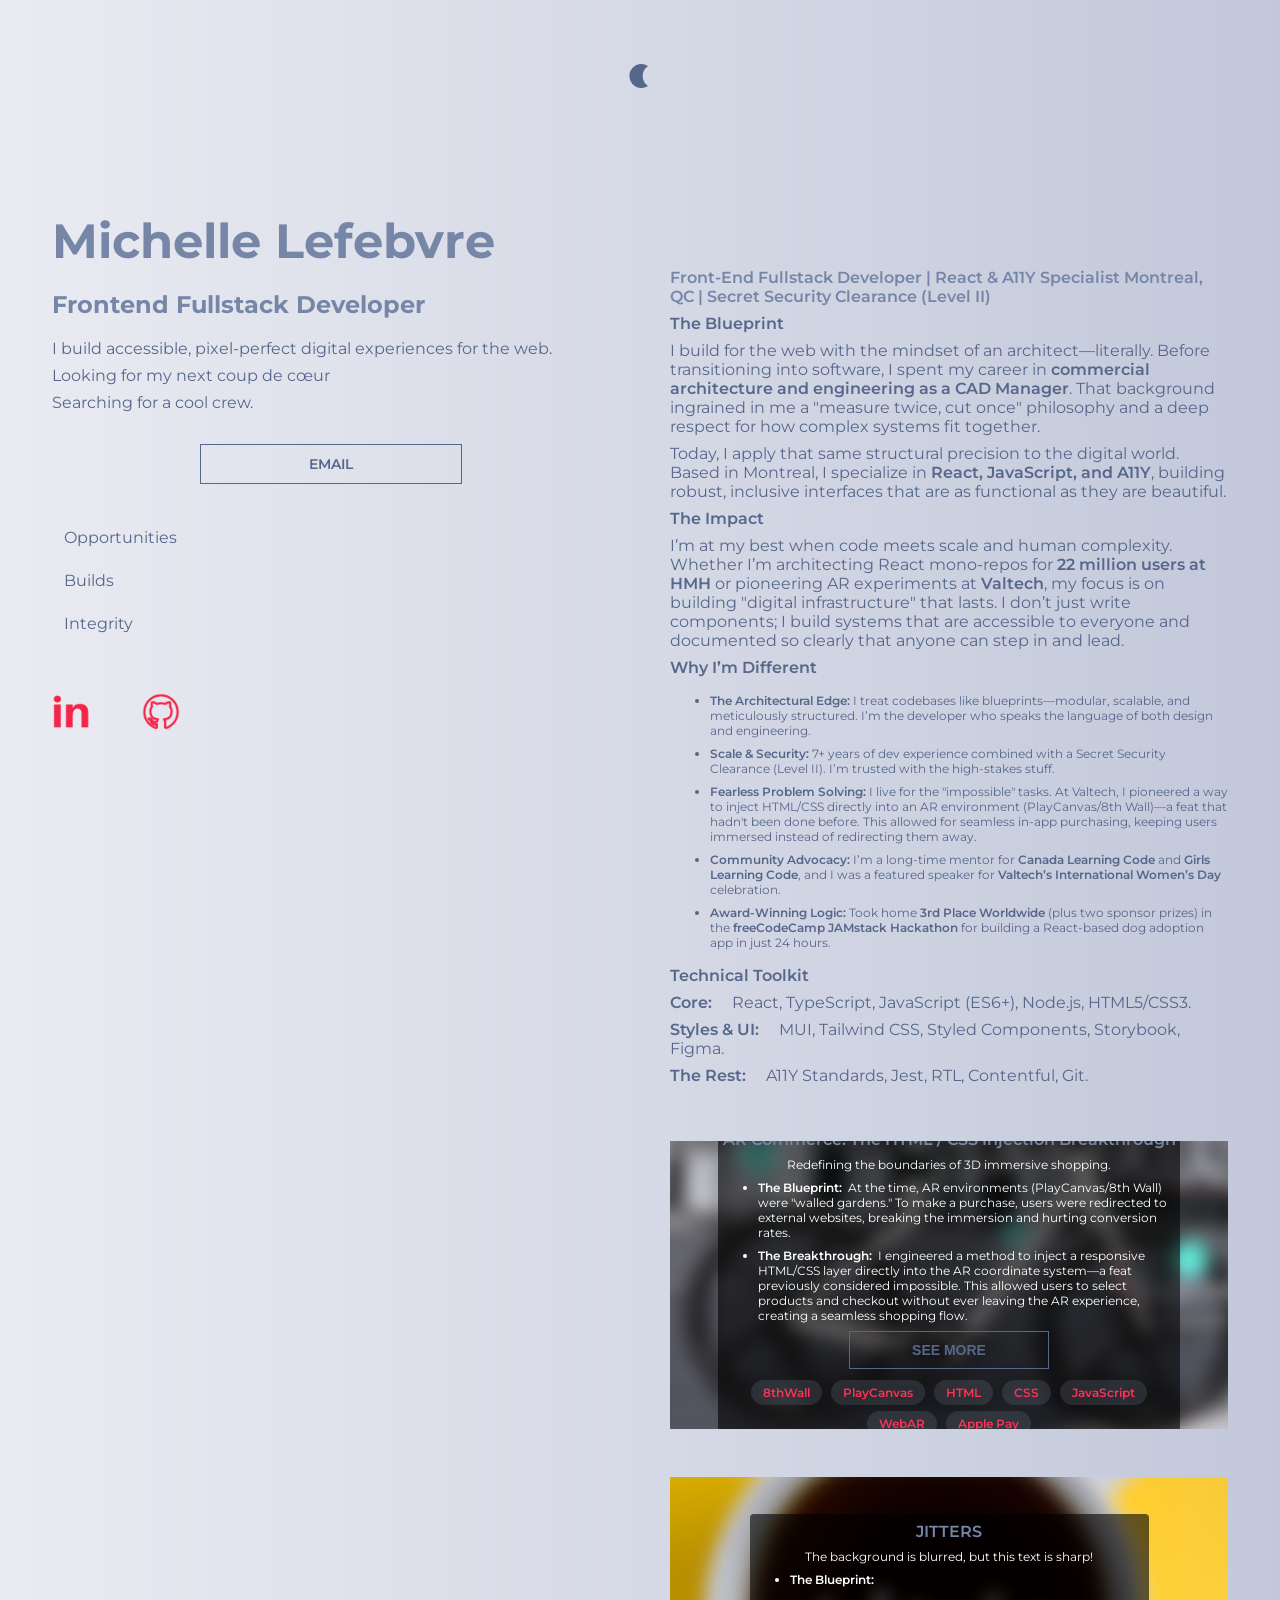
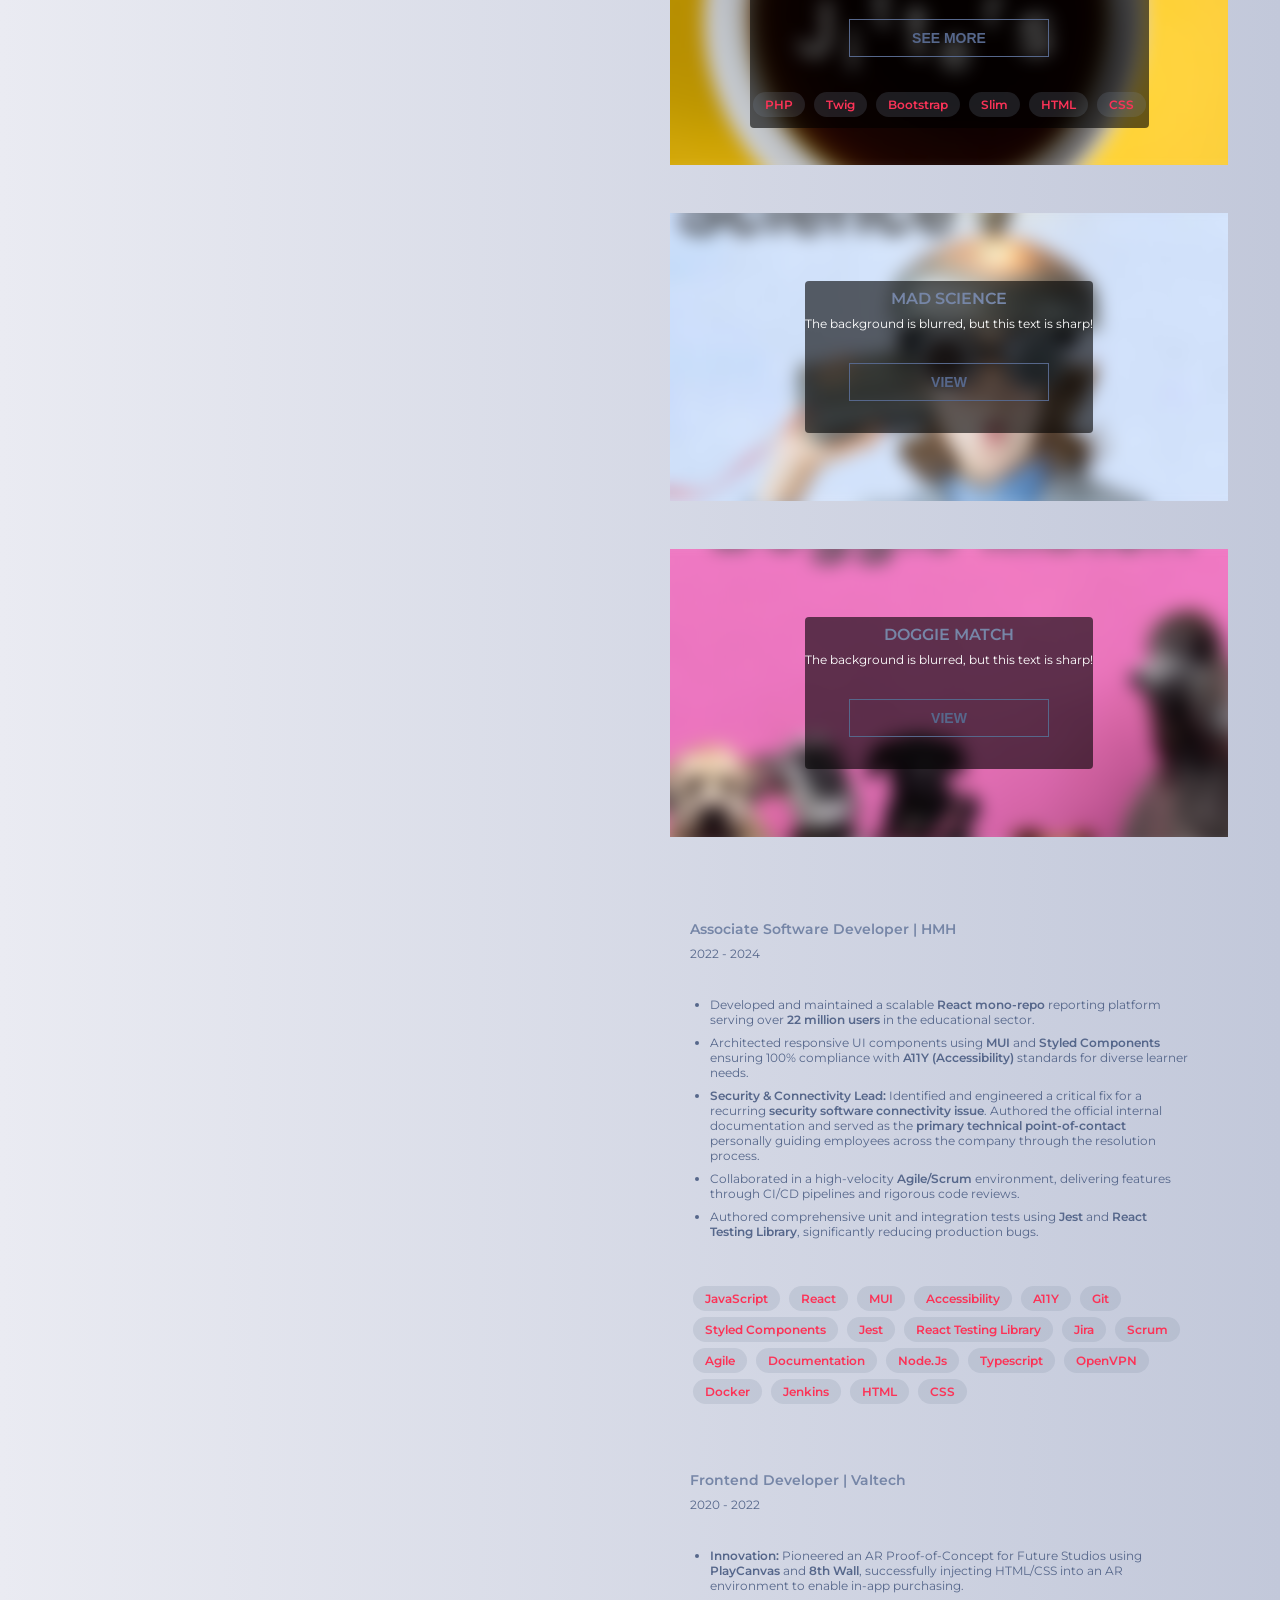
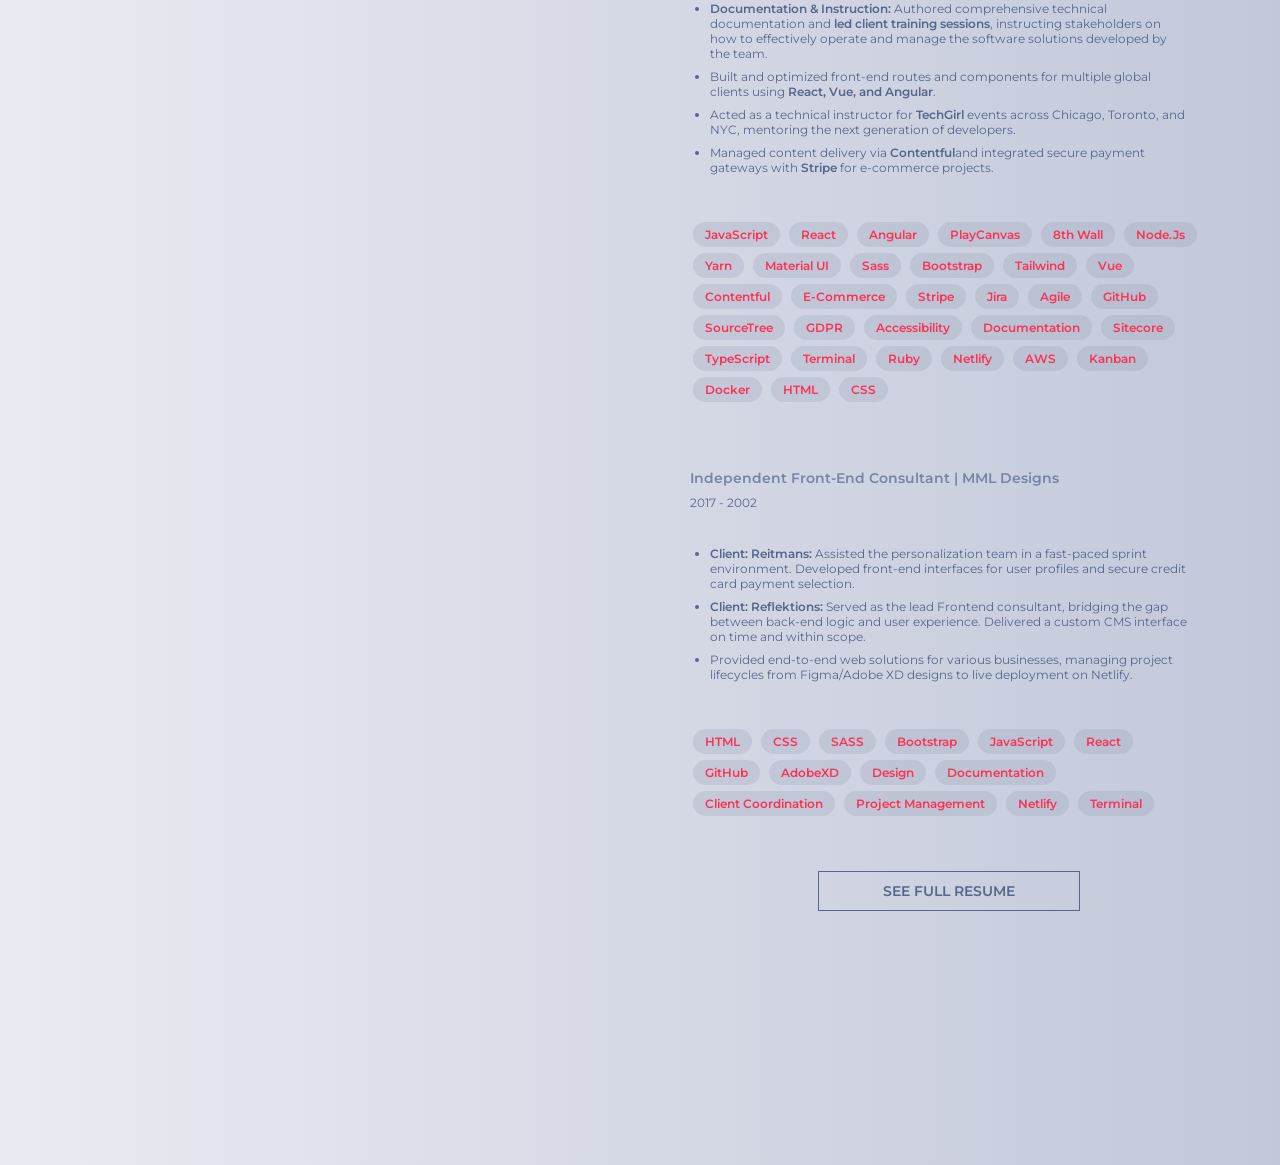
==== index.html @ 6dbef7ce "stopped jumping on hover update projects" ====
<!DOCTYPE html>
<html lang="en">

<head>
    <meta charset="UTF-8">
    <meta name="viewport" content="width=device-width, initial-scale=1.0">
    <link rel="icon" href="images/MMLlogo.png" type="image/x-icon">
    <title>Building... Michelle Lefebvre</title>
    <script src="script.js"></script>
    <link rel="stylesheet" href="style.css">
    <!-- font Montserrat -->
    <link rel="preconnect" href="https://fonts.googleapis.com">
    <link rel="preconnect" href="https://fonts.gstatic.com" crossorigin>
    <link
        href="https://fonts.googleapis.com/css2?family=Bigelow+Rules&family=Google+Sans+Flex:opsz,wght@6..144,1..1000&family=Montserrat:ital,wght@0,100..900;1,100..900&display=swap"
        rel="stylesheet">
    <!-- close button in modal -->
    <link
        href="https://fonts.googleapis.com/css2?family=Archivo+Black&family=Bigelow+Rules&family=Google+Sans+Flex:opsz,wght@6..144,1..1000&family=Montserrat:ital,wght@0,100..900;1,100..900&display=swap"
        rel="stylesheet">
    <!-- font awesome icon -->
    <link rel="stylesheet" href="path/to/font-awesome/css/font-awesome.min.css">
</head>

<body>
    <section id="home">
        <!-- TOGGLE DARK MODE -->
        <header>
            <button onclick="toggleDarkMode()" id="toggle">
                <svg width="30" height="30" id="light-icon">
                    <circle cx="15" cy="15" r="6" fill="currentColor" />

                    <line id="ray" stroke="currentColor" stroke-width="2" stroke-linecap="round" x1="15" y1="1" x2="15"
                        y2="4"></line>

                    <use href="#ray" transform="rotate(45 15 15)" />
                    <use href="#ray" transform="rotate(90 15 15)" />
                    <use href="#ray" transform="rotate(135 15 15)" />
                    <use href="#ray" transform="rotate(180 15 15)" />
                    <use href="#ray" transform="rotate(225 15 15)" />
                    <use href="#ray" transform="rotate(270 15 15)" />
                    <use href="#ray" transform="rotate(315 15 15)" />
                </svg>
                <svg width="30" height="30" id="dark-icon">
                    <path fill="currentColor" d="
      M 23, 5
      A 12 12 0 1 0 23, 25
      A 12 12 0 0 1 23, 5" />
                </svg>
            </button>
        </header>

        <div class="row">
            <div class="column fixed-col">
                <div class="fixed-lt">
                    <h1>Michelle Lefebvre</h1>
                    <h2 class="subtitle">Frontend Fullstack Developer</h2>
                    <p>I build accessible, pixel-perfect digital experiences for the web.</p>
                    <p>Looking for my next coup de cœur</p>
                    <p>Searching for a cool crew.</p>
                    <a href="mailto:mmldesigns007@gmail.com" target="_blank" rel="noopener noreferrer" class="resume">
                        Email</a>
                    <nav>
                        <a href="#work">Opportunities</a>
                        <a href="#project">Builds</a>
                        <a href="#about" class="active">Integrity</a>
                    </nav>
                    <div class="social">
                        <a href="https://www.linkedin.com/in/michellelefebvre1/" class="social">
                            <img src="images/linkedin.png" alt="linkedin" width="38" class=".social" title="LinkedIn">
                        </a>
                        <a href="https://github.com/Michelle-Lefebvre">
                            <img src="images/github.png" alt="github icon" width="38" class="mx-auto d-block social"
                                title="GitHub">
                        </a>
                    </div>
                </div>
            </div>
            <div class="column">
                <!-- ABOUT -->
                <section id="about">
                    <p class="subtitle">Front-End Fullstack Developer | React & A11Y Specialist
                        Montreal, QC | Secret Security Clearance (Level II)</p>

                    <p class="about-titles">The Blueprint</p>
                    <p>I build for the web with the mindset of an architect—literally. Before transitioning into
                        software, I spent
                        my career in <span>commercial architecture and engineering as a CAD Manager</span>. That
                        background
                        ingrained in me a "measure twice, cut once" philosophy and a deep respect for how complex
                        systems fit
                        together.
                    </p>
                    <p>
                        Today, I apply that same structural precision to the digital world. Based in Montreal, I
                        specialize in
                        <span>React,
                            JavaScript, and A11Y</span>, building robust, inclusive interfaces that are as functional as
                        they are
                        beautiful.
                    </p>
                    <p class="about-titles">The Impact</p>
                    <p>
                        I’m at my best when code meets scale and human complexity. Whether I’m architecting React
                        mono-repos for
                        <span>22 million users at HMH</span> or pioneering AR experiments at <span>Valtech</span>, my
                        focus is on
                        building "digital infrastructure" that lasts. I don’t just write components; I build systems
                        that are
                        accessible to everyone and documented so clearly that anyone can step in and lead.
                    </p>
                    <p class="about-titles">Why I’m Different</p>
                    <ul>
                        <li><span>The Architectural Edge: </span>I treat codebases like blueprints—modular, scalable,
                            and
                            meticulously structured. I’m the developer who speaks the language of both design and
                            engineering.</li>

                        <li><span>Scale & Security: </span>7+ years of dev experience combined with a Secret Security
                            Clearance
                            (Level II). I’m trusted with the high-stakes stuff.</li>

                        <li><span>Fearless Problem Solving: </span>I live for the "impossible" tasks. At Valtech, I
                            pioneered a way
                            to inject HTML/CSS directly into an AR environment (PlayCanvas/8th Wall)—a feat that hadn't
                            been done
                            before. This allowed for seamless in-app purchasing, keeping users immersed instead of
                            redirecting them
                            away.</li>

                        <li><span>Community Advocacy: </span>
                            I’m a long-time mentor for <span>Canada Learning Code</span> and <span>Girls Learning
                                Code</span>, and I
                            was a featured speaker for <span>Valtech’s International Women’s Day</span> celebration.
                        </li>

                        <li><span>Award-Winning Logic: </span>
                            Took home <span>3rd Place Worldwide</span> (plus two sponsor prizes) in the
                            <span>freeCodeCamp JAMstack
                                Hackathon</span> for building a React-based dog adoption app in just 24 hours.
                        </li>
                    </ul>

                    <p><span class="about-titles">Technical Toolkit</span></p>

                    <p><span class="about-titles">Core: </span>React, TypeScript, JavaScript (ES6+), Node.js,
                        HTML5/CSS3.
                    </p>
                    <p><span class="about-titles">Styles & UI: </span>MUI, Tailwind CSS, Styled Components, Storybook,
                        Figma.
                    </p>
                    <p><span class="about-titles">The Rest: </span>A11Y Standards, Jest, RTL, Contentful, Git.
                    </p>

                </section>

                <!-- PROJECTS -->
                <section id="project">
                    <!-- Augmented Reality -->
                    <div class="prj-section prj-ar">
                        <div class="content">
                            <p class="prj-text subtitle">AR Commerce: The HTML / CSS Injection Breakthrough</p>
                            <p class="prj-text">Redefining the boundaries of 3D immersive shopping.</p>
                            <ul class="prj-ul">
                                <li class="prj-text"><span>The Blueprint:</span> &nbsp;At the time, AR environments
                                    (PlayCanvas/8th
                                    Wall) were
                                    "walled
                                    gardens." To make a purchase, users were redirected to external websites,
                                    breaking
                                    the
                                    immersion and hurting conversion rates.</li>
                                <li class="prj-text"><span>The Breakthrough: </span> I engineered a method to inject
                                    a
                                    responsive HTML/CSS
                                    layer
                                    directly into the AR coordinate system—a feat previously considered impossible. This
                                    allowed users to select products and checkout without ever leaving
                                    the
                                    AR
                                    experience, creating a seamless shopping flow.</li>
                            </ul>
                            <button onclick="modalAr.showModal()" class="btn-open">See More</button>
                            <p class="pill">
                                <span>8thWall</span>
                                <span>PlayCanvas</span>
                                <span>HTML</span>
                                <span>CSS</span>
                                <span>JavaScript</span>
                                <span>WebAR</span>
                                <span>Apple Pay</span>
                            </p>
                        </div>
                    </div>
                    <!-- MODAL -->
                    <dialog id="modalAr">
                        <div class="link-close">
                            <a href="https://www.futurestudio.valtech.com/innovations/omniar/" target="_blank"
                                rel="noopener noreferrer" class="resume prj-link">View OmniAR</a>
                            <button onclick="modalAr.close()" class="closeBtn btn-open">X</button>
                        </div>
                        <img src="images/Collage-AR.png" alt="" class="prj-modal">
                    </dialog>

                    <!-- JITTERS -->
                    <div class="prj-section prj-jitters">
                        <div class="content">
                            <p class="prj-text subtitle">JITTERS</p>
                            <p class="prj-text">The background is blurred, but this text is sharp!</p>

                            <ul class="prj-ul">
                                <li class="prj-text"><span>The Blueprint:</span>
                                </li>
                            </ul>
                            <button onclick="modalJitters.showModal()" class="openBtn btn-prj">see more</button>
                            <p class="pill">
                                <span>PHP</span>
                                <span>Twig</span>
                                <span>Bootstrap</span>
                                <span>Slim</span>
                                <span>HTML</span>
                                <span>CSS</span>
                            </p>
                        </div>
                    </div>

                    <!-- MODAL JITTER -->
                    <dialog id="modalJitters" class="prj-modal">

                        <div class="link-close">
                            <a href="https://github.com/Michelle-Lefebvre/ProjectJitters" target="_blank"
                                rel="noopener noreferrer" class="resume prj-link">View Staging Site</a>
                            <a href="images/JittersPresentation.pdf" target="_blank" rel="noopener noreferrer"
                                class="resume prj-link">View
                                Presentation</a>
                            <button onclick="modalJitters.close()" class="closeBtn btn-open">X</button>
                        </div>

                        <img src="images/collage-Jitters.png" alt="" class="prj-modal">
                    </dialog>

                    <!-- MAD SCIENCE -->
                    <div class="prj-section prj-madsci">
                        <div class="content">
                            <p class="subtitle">MAD SCIENCE</p>
                            <p>The background is blurred, but this text is sharp!</p>
                            <button onclick="modalMadSci.showModal()" class="openBtn">view</button>
                        </div>
                    </div>

                    <!-- Native Dialog Modal -->
                    <dialog id="modalMadSci" class="prj-modal">
                        <div class="link-close">
                            <a href="https://madsciencegroup.github.io/MSG_National_NL/public/nl-EN_index.html"
                                target="_blank" rel="noopener noreferrer" class="resume prj-link">View Staging Site</a>
                            <button onclick="modalAr.close()" class="closeBtn btn-open">X</button>
                        </div>
                        <img src="images/Collage_MadScience.jpg" alt="">
                    </dialog>

                    <!-- DOGGIE MATCH -->
                    <div class="prj-section prj-doggie">
                        <div class="content">
                            <p class="subtitle">DOGGIE MATCH</p>
                            <p>The background is blurred, but this text is sharp!</p>
                            <button onclick="modalDog.showModal()" class="openBtn">view</button>
                        </div>
                    </div>

                    <!-- Native Dialog Modal -->
                    <dialog id="modalDog" class="prj-modal">
                        <h2>DOGGIE MATCH</h2>
                        <img src="images/Collage_DoogieMatch.png" alt="">
                        <button onclick="modalDog.close()" class="closeBtn btn-open">Close</button>
                    </dialog>

                </section>
                <!-- WORK -->
                <section id="work">
                    <div class="card">
                        <div class="card-details">
                            <p class="card-job-title">Associate Software Developer | HMH</p>
                            <p class="text-years">2022 - 2024</p>

                            <ul class="card-details" aria-label="job details">
                                <li>Developed and maintained a scalable <span>React mono-repo</span> reporting
                                    platform
                                    serving over <span>22 million users</span> in the educational sector.</li>
                                <li>Architected responsive UI components using <span>MUI</span> and <span>Styled
                                        Components</span> ensuring 100% compliance with <span>A11Y
                                        (Accessibility)</span> standards for diverse learner needs.
                                </li>
                                <li><span>Security & Connectivity Lead:</span> Identified and engineered a critical
                                    fix
                                    for a recurring <span>security software connectivity issue</span>. Authored the
                                    official internal documentation and served as the <span>primary technical
                                        point-of-contact</span> personally guiding employees across the company
                                    through
                                    the resolution process.
                                </li>
                                <li>Collaborated in a high-velocity <span>Agile/Scrum</span> environment, delivering
                                    features through CI/CD pipelines and rigorous code reviews.
                                </li>
                                <li>Authored comprehensive unit and integration tests using <span>Jest</span> and
                                    <span>React Testing Library</span>, significantly reducing production bugs.
                                </li>
                            </ul>
                            <div class="pill">
                                <span>JavaScript</span>
                                <span>React</span>
                                <span>MUI</span>
                                <span>Accessibility</span>
                                <span>A11Y</span>
                                <span>Git</span>
                                <span>Styled Components</span>
                                <span>Jest</span>
                                <span>React Testing Library</span>
                                <span>Jira</span>
                                <span>Scrum</span>
                                <span>Agile</span>
                                <span>documentation</span>
                                <span>Node.js</span>
                                <span>Typescript</span>
                                <span>OpenVPN</span>
                                <span>Docker</span>
                                <span>Jenkins</span>
                                <span>HTML</span>
                                <span>CSS</span>
                            </div>
                        </div>
                    </div>
                    <div class="card">
                        <div class="card-details">
                            <p class="card-job-title">Frontend Developer | Valtech</p>
                            <p class="text-years">2020 - 2022</p>
                            <ul class="card-details" aria-label="job details">
                                <li><span>Innovation: </span>Pioneered an AR Proof-of-Concept for Future Studios using
                                    <span>PlayCanvas</span> and <span>8th Wall</span>, successfully injecting HTML/CSS
                                    into an AR environment to enable in-app purchasing.
                                </li>
                                <li><span>Documentation & Instruction: </span>Authored comprehensive technical
                                    documentation and <span>led client training sessions</span>, instructing
                                    stakeholders on how to effectively operate and manage the software solutions
                                    developed by the team.</li>
                                <li>Built and optimized front-end routes and components for multiple global clients
                                    using <span>React, Vue, and Angular</span>.</li>
                                <li>Acted as a technical instructor for <span>TechGirl</span> events across Chicago,
                                    Toronto, and NYC, mentoring the next generation of developers.</li>
                                <li>Managed content delivery via <span>Contentful</span>and integrated secure payment
                                    gateways with <span>Stripe</span> for e-commerce projects.</li>
                            </ul>
                            <div class="pill">
                                <span>JavaScript</span>
                                <span>React</span>
                                <span>Angular</span>
                                <span>PlayCanvas</span>
                                <span>8th Wall</span>
                                <span>Node.js</span>
                                <span>Yarn</span>
                                <span>Material UI</span>
                                <span>Sass</span>
                                <span>Bootstrap</span>
                                <span>Tailwind</span>
                                <span>Vue</span>
                                <span>Contentful</span>
                                <span>E-commerce</span>
                                <span>Stripe</span>
                                <span>Jira</span>
                                <span>Agile</span>
                                <span>GitHub</span>
                                <span>SourceTree</span>
                                <span>GDPR</span>
                                <span>Accessibility</span>
                                <span>Documentation</span>
                                <span>Sitecore</span>
                                <span>TypeScript</span>
                                <span>Terminal</span>
                                <span>Ruby</span>
                                <span>Netlify</span>
                                <span>AWS</span>
                                <span>Kanban</span>
                                <span>Docker</span>
                                <span>HTML</span>
                                <span>CSS</span>
                            </div>
                        </div>
                    </div>
                    <div class="card">
                        <div class="card-details">
                            <p class="card-job-title">Independent Front-End Consultant | MML Designs</p>
                            <p class="text-years">2017 - 2002</p>
                            <ul class="card-details" aria-label="job details">
                                <li><span>Client: Reitmans: </span>Assisted the personalization team in a fast-paced
                                    sprint environment. Developed front-end interfaces for user profiles and secure
                                    credit card payment selection.</li>
                                <li><span>Client: Reflektions: </span> Served as the lead Frontend consultant, bridging
                                    the gap between back-end logic and user experience. Delivered a custom CMS interface
                                    on time and within scope.</li>
                                <li>Provided end-to-end web solutions for various businesses, managing
                                    project lifecycles from Figma/Adobe XD designs to live deployment on Netlify.</li>
                            </ul>
                            <div class="pill">
                                <span>HTML</span>
                                <span>CSS</span>
                                <span>SASS</span>
                                <span>Bootstrap</span>
                                <span>JavaScript</span>
                                <span>React</span>
                                <span>GitHub</span>
                                <span>AdobeXD</span>
                                <span>Design</span>
                                <span>Documentation</span>
                                <span>client coordination</span>
                                <span>project management</span>
                                <span>Netlify</span>
                                <span>Terminal</span>
                            </div>
                        </div>
                    </div>
                    <a href="images/Resume-Lefebvre2026.pdf" target="_blank" rel="noopener noreferrer"
                        class="resume">See Full
                        Resume</a>
                    <!-- <div class="card">
                        <div class="card-years text-years">
                            <p>2020 - 202?</p>
                        </div>
                        <div class="card-details">
                            <p class="card-job-title">Job Title</p>
                            <ul class="card-details" aria-label="job details">
                                <li><span>bold</span> item</li>
                                <li><span>bold</span> item</li>
                                <li><span>bold</span> item</li>
                                <li><span>bold</span> item</li>
                                <li><span>bold</span> item</li>
                            </ul>
                            <p class="pill">
                                <span>pill</span>
                                <span>pill</span>
                                <span>pill</span>
                                <span>pill</span>
                                <span>pill</span>
                                <span>pill</span>
                            </p>
                        </div>
                    </div> -->
                </section>

            </div>
        </div>
    </section>

    <script src="script.js"></script>
</body>

</html>
---- style.css ----
:root {
  --color-bg-primary: #eaebf2;
  --color-bg-secondary: #c2c8da;
  --color-accent: #56678b;
  --color-accent-primary: #fc3357;
  --color-text-title: #7686a7;
  --color-text: #56678b;

  --color-hover: rgba(126, 139, 158, 0.1);
  --color-hover-pill: rgba(126, 139, 158, 0.2);

  --space-xs: 0.25rem; /* 4px */
  --space-sm: 0.5rem; /* 8px */
  --space-sim: 0.75rem; /* 12px */
  --space-sim2: 0.875rem; /* 14px */

  --space-md: 1rem; /* 16px */
  --space-mid: 1.25rem; /* 20px */
  --space-lg: 1.5rem; /* 24px */
  --space-xl: 2rem; /* 32px */
  --space-xxl: 3rem; /* 48 */
  --space-xxxl: 4rem; /* 64px */
}

body {
  font-family: "Montserrat", sans-serif;
  padding: 48px 24px;
  background: linear-gradient(
    to right,
    var(--color-bg-primary) 0%,
    var(--color-bg-secondary) 100%
  );
  color: var(--color-text);
  #dark-icon {
    display: block;
  }
  #light-icon {
    display: none;
  }
}

body.dark-mode {
  --color-bg-primary: #0f172a;
  --color-bg-secondary: #003;

  --color-accent: #e2e8f0;
  --color-accent-primary: #fc3357;

  --color-text-title: #e2e8f0;
  --color-text: #7e8b9e;
  #dark-icon {
    display: none;
  }
  #light-icon {
    display: block;
  }
}

/* TEXT SIZES */
h1 {
  margin: 0;
  font-size: var(--space-xxl);
  color: var(--color-text-title);
}
h2 .card-content {
  font-size: var(--space-mid);

  font-weight: 500;
}
.subtitle {
  color: var(--color-text-title);
}

/* Make site 2 columns desktop */
.row {
  display: flex;
  flex-wrap: wrap;
  gap: 20px;
  justify-content: center;
}

.column {
  flex-grow: 1;
  flex-basis: 300px;
  min-width: 280px;
  max-width: 600px;
  padding: 20px;
}
.fixed-col {
  position: relative;
}
header {
  top: 0;
  z-index: 2000;
  margin-bottom: 3rem;
  position: -webkit-sticky;
  position: sticky;
  text-align: center;
}
/* NAVIGATION */
nav {
  width: 100px;
  margin-bottom: 48px;
}

nav a {
  color: var(--color-text);
  display: block;
  padding: 12px;
  text-decoration: none;
}

nav a:hover {
  color: var(--color-accent-primary);
  text-decoration: underline;
}

nav a.active {
  color: var(--color-accent);
}

/* BUTTONS */
button {
  text-transform: uppercase;
  font-weight: bold;
  display: block;
  margin: 2rem auto;
  border: 1px solid var(--color-accent);
  font-size: 14px;
  color: var(--color-accent);
  padding: 10px 30px;
  background: none;
  cursor: pointer;
  width: 200px;
}

button:hover {
  background-color: none;
  color: var(--color-accent-primary);
  font-weight: bold;
  border: 1px solid var(--color-accent-primary);
  cursor: pointer;
}

button#toggle {
  all: unset;
  cursor: pointer;
  padding: 5px;
  margin-bottom: var(--space-xxl);
}
a.resume {
  text-transform: uppercase;
  text-align: center;
  display: block;
  margin: 2rem auto;
  border: 1px solid var(--color-accent);
  font-size: 14px;
  color: var(--color-accent);
  padding: 10px 30px;
  background: none;
  font-weight: 600;
  width: 200px;
}
a.resume:hover {
  background-color: none;
  color: var(--color-accent-primary);
  font-weight: bold;
  border: 1px solid var(--color-accent-primary);
  cursor: pointer;
}

.fixed-lt {
  width: 100%;
}

a {
  text-decoration: none;
  margin-right: 3rem;
}
.btn-open {
  margin: 0 auto;
}

p li {
  font-size: var(--space-md);
  line-height: var(--space-mid);
}
span {
  font-weight: 600;
}
.about-titles {
  font-weight: 600;
  margin-right: 1rem;
}
li {
  margin-bottom: var(--space-sm);
}
/* EXPERIENCE */
section {
  margin: 10% 0;
}
section#home {
  margin-top: 0;
}
.card .card-details {
  flex-grow: 1;
  flex-basis: 300px;
  margin: 1rem 0;
  min-width: 280px;
  max-width: 600px;
  padding: 20px;
}
.card:hover {
  background: var(--color-hover);
  outline: 2px solid var(--color-hover);

  .card-job-title {
    color: var(--color-accent-primary);
    font-weight: 500;
  }
}

p {
  margin: var(--space-sm) 0;
}
.text-years {
  font-size: 12px;
}
.card-job-title {
  color: var(--color-text-title);
  font-size: var(--space-sim2);
  margin: var(--space-sm) 0;
  font-weight: 600;
}

.card-details {
  font-size: var(--space-sim);
  padding-left: 12px;
}
ul.card {
  margin-left: 12px;
}
ul.card-details {
  max-width: 50%;
}
li {
  font-size: 12px;
}
.pill span {
  background-color: var(--color-hover-pill);
  color: var(--color-accent-primary);
  padding: 5px 12px;
  margin: 3px;
  border-radius: 50px;
  display: inline-flex;
  font-size: 12px;
  text-transform: capitalize;
}

/* PROJECTS */
.prj-section {
  position: relative; /* Container for the background layer */
  height: 60vh;
  display: flex;
  justify-content: center;
  align-items: center;
  overflow: hidden; /* Prevents blur "bleeding" outside edges */
  color: white;
  margin: 3rem 0;
}
.prj-ar.prj-section::before {
  background-image: url("images/E-bikeAR.png");
}
.prj-jitters.prj-section::before {
  background-image: url("images/cubeJitters.png");
}
.prj-madsci.prj-section::before {
  background-image: url("images/cubeMadScience.png");
}
.prj-doggie.prj-section::before {
  background-image: url("images/cubeDoggieMatch.png");
}
/* The Background Layer */
.prj-section::before {
  content: "";
  position: absolute;
  top: 0;
  left: 0;
  width: 100%;
  height: 100%;

  background-size: cover;
  background-position: center;
  filter: blur(8px);
  z-index: -1;
  transform: scale(1.1); /* Slight scale to hide un-blurred edges */
}

.content {
  text-align: center;
  color: white;
  background: rgba(0, 0, 0, 0.6);
  padding: 0px;
  border-radius: 4px;
  font-size: 12px;
  margin: 3rem;
}
p.subtitle {
  font-size: 1rem;
  font-weight: 600;
}
.prj-ul {
  margin: 0 auto;
  text-align: left;
}

.content.btn-prj {
  margin: 1rem auto;
}

/* Modal Backdrop (Overlay when modal is open) */
dialog {
  animation: fade-out 0.7s ease-out;
}

dialog:open {
  animation: fade-in 0.7s ease-out;
}

dialog:open::backdrop {
  background-color: black;
  animation: backdrop-fade-in 0.7s ease-out forwards;
}

dialog::backdrop {
  background: rgba(0, 0, 0, 0.7);
  backdrop-filter: blur(4px); /* Additional blur on page when modal opens */
}

@keyframes fade-in {
  0% {
    opacity: 0;
    transform: scaleY(0);
    display: none;
  }

  100% {
    opacity: 1;
    transform: scaleY(1);
    display: block;
  }
}

@keyframes fade-out {
  0% {
    opacity: 1;
    transform: scaleY(1);
    display: block;
  }

  100% {
    opacity: 0;
    transform: scaleY(0);
    display: none;
  }
}

@keyframes backdrop-fade-in {
  0% {
    opacity: 0;
  }

  100% {
    opacity: 0.25;
  }
}

/* PROJECTS  MODALS */
.background-image {
  position: absolute;
  top: 0;
  left: 0;
  width: 100%;
  height: 100%;
  transform: scale(1.1); /* Prevents white edges from the blur */
  z-index: -1;
}

.prj-modal {
  background-image: url("path/to/your/image.jpg");
  background-repeat: no-repeat;
  background-position: center;
  background-size: cover;
  max-width: 100%;
  height: auto;
}

dialog {
  border: none;
  border-radius: 12px;
  padding: 2rem;
  background: rgba(255, 255, 255, 0.8);
  backdrop-filter: blur(10px); /* Blurs what's behind the modal */
  box-shadow: 0 8px 32px rgba(0, 0, 0, 0.3);
}

dialog::backdrop {
  background: rgba(0, 0, 0, 0.5);
}

.closeBtn {
  margin: auto 0 auto auto;
  border: none;
  font-size: x-large;
  font-family: "Archivo Black", sans-serif;
  font-weight: 400;
  font-style: normal;
  width: 50px;
  padding-right: 0;
}
.closeBtn:hover {
  border: none;
}
.link-close {
  display: flex;
  align-items: center;
  align-content: space-between;
}
a.prj-link {
  margin: 0;
}
.prj-link .closeBtn {
  display: inline-block;
  vertical-align: middle;
}

/* TO DOs
1. change display on mobile: maybe new image?
2. media queries for tablets height: 80%
    for desktop: 50vh height
    for modile: 100% height
3. add descriptions of projects
4. add alt text to images in modal
5. check all alt tags on site
6. on mobile move the dark mode button
7. change subtitle & hero from Frontend Developer to Frontend Fullstack Developer
8. modal close buttons need to be fixed
9. close modal needs to close when clicked off the modal background
10. add pdf to open in separate tab
11. add project descriptions & links
12. fix lists to stay in card
13. nav is indented not enough
14. nav mobile version
*/
/* Media Query for Desktop (screens wider than, for example, 768px) */
@media (min-width: 768px) {
  .fixed-lt {
    position: sticky;
    top: 0;
    height: fit-content;
    -webkit-position: sticky;
  }
  .prj-section {
    height: 18rem;
  }
}

/* Media Query for MOBILE */
@media (max-width: 598px) {
  header {
    margin-bottom: 0;
    position: relative;
  }
  .card-details {
    margin-left: 0;
    width: 100vw;
  }

  p {
    margin: var(--space-sm);
  }
  .card {
    padding: 0;
    gap: 0;
    max-width: 100%;
  }
  li {
    width: 70vw;
  }
  .card-job-title {
    width: 70vw;
  }
  div.pill {
    width: 80%;
  }
  .prj-section {
    height: 100vh;
  }
  .link-close {
    margin: 0 0 1rem;
    width: auto;
  }
  a.prj-link {
    width: auto;
  }
}
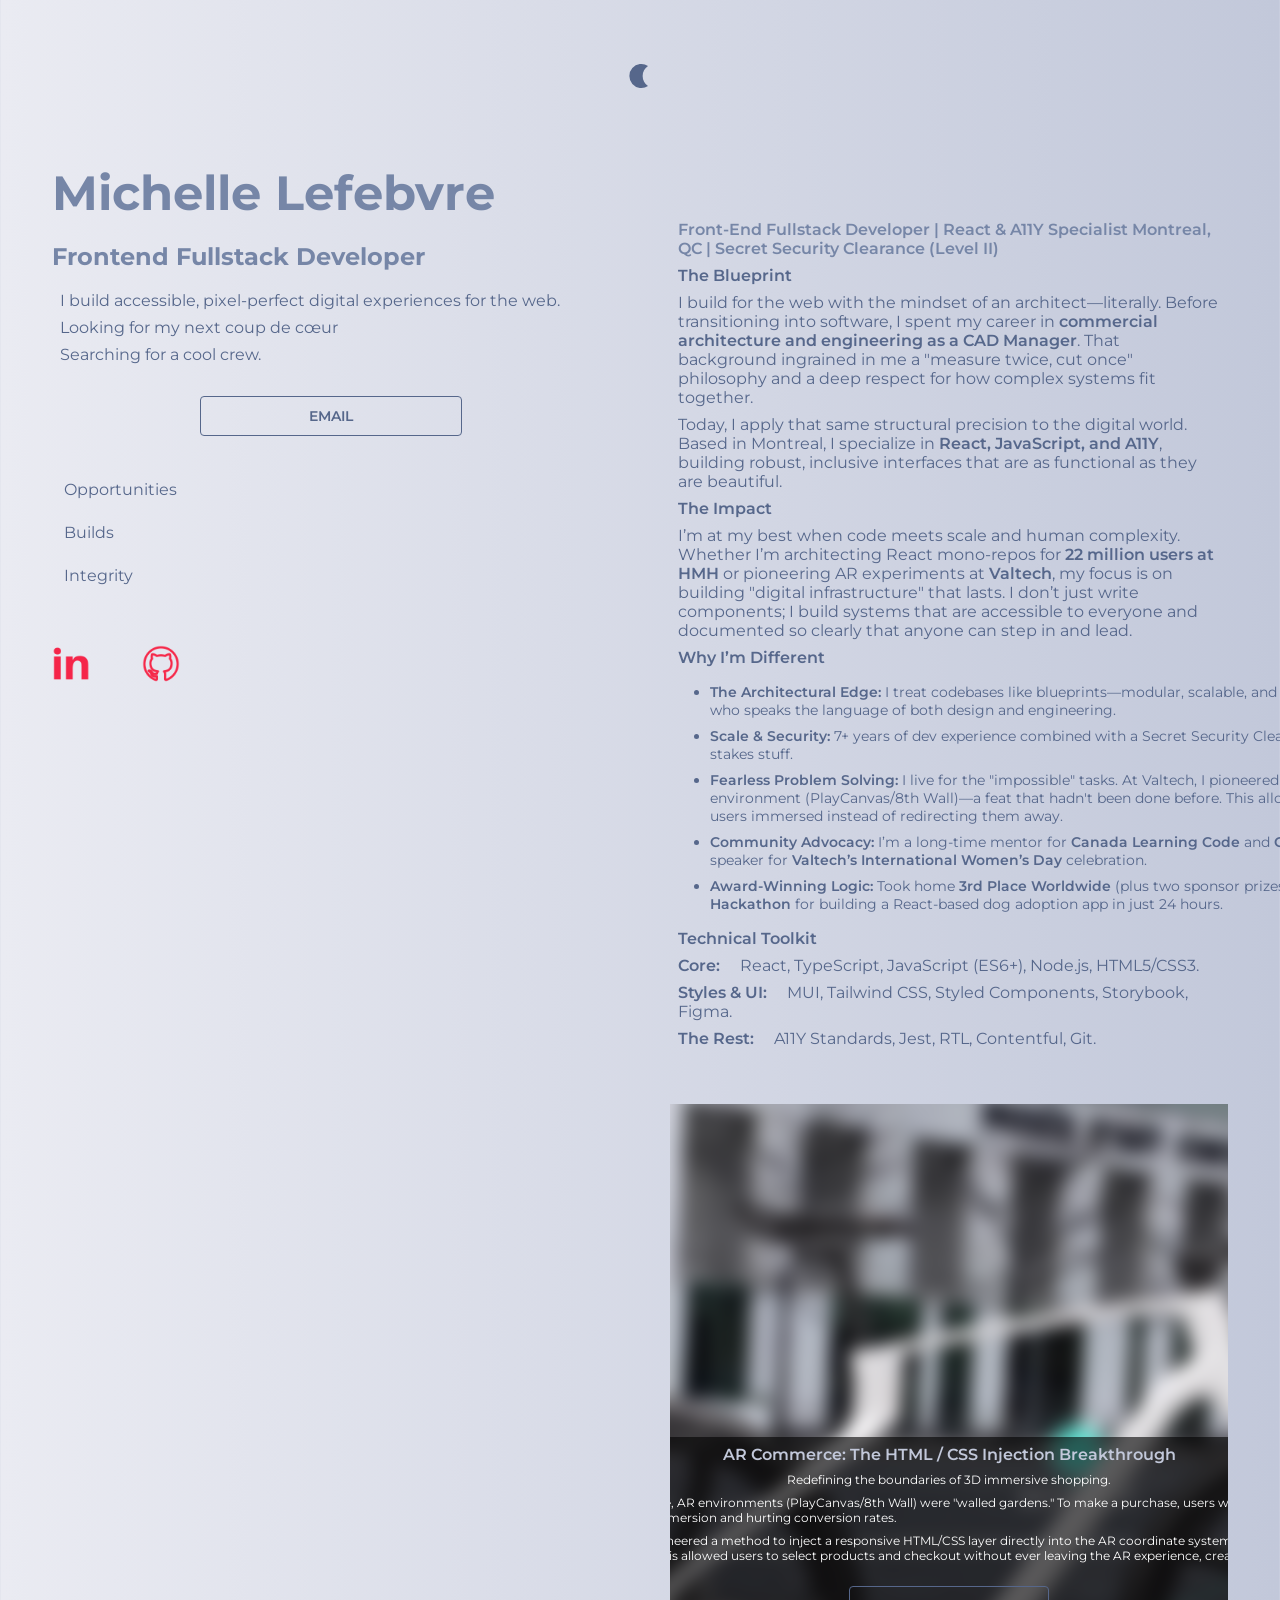
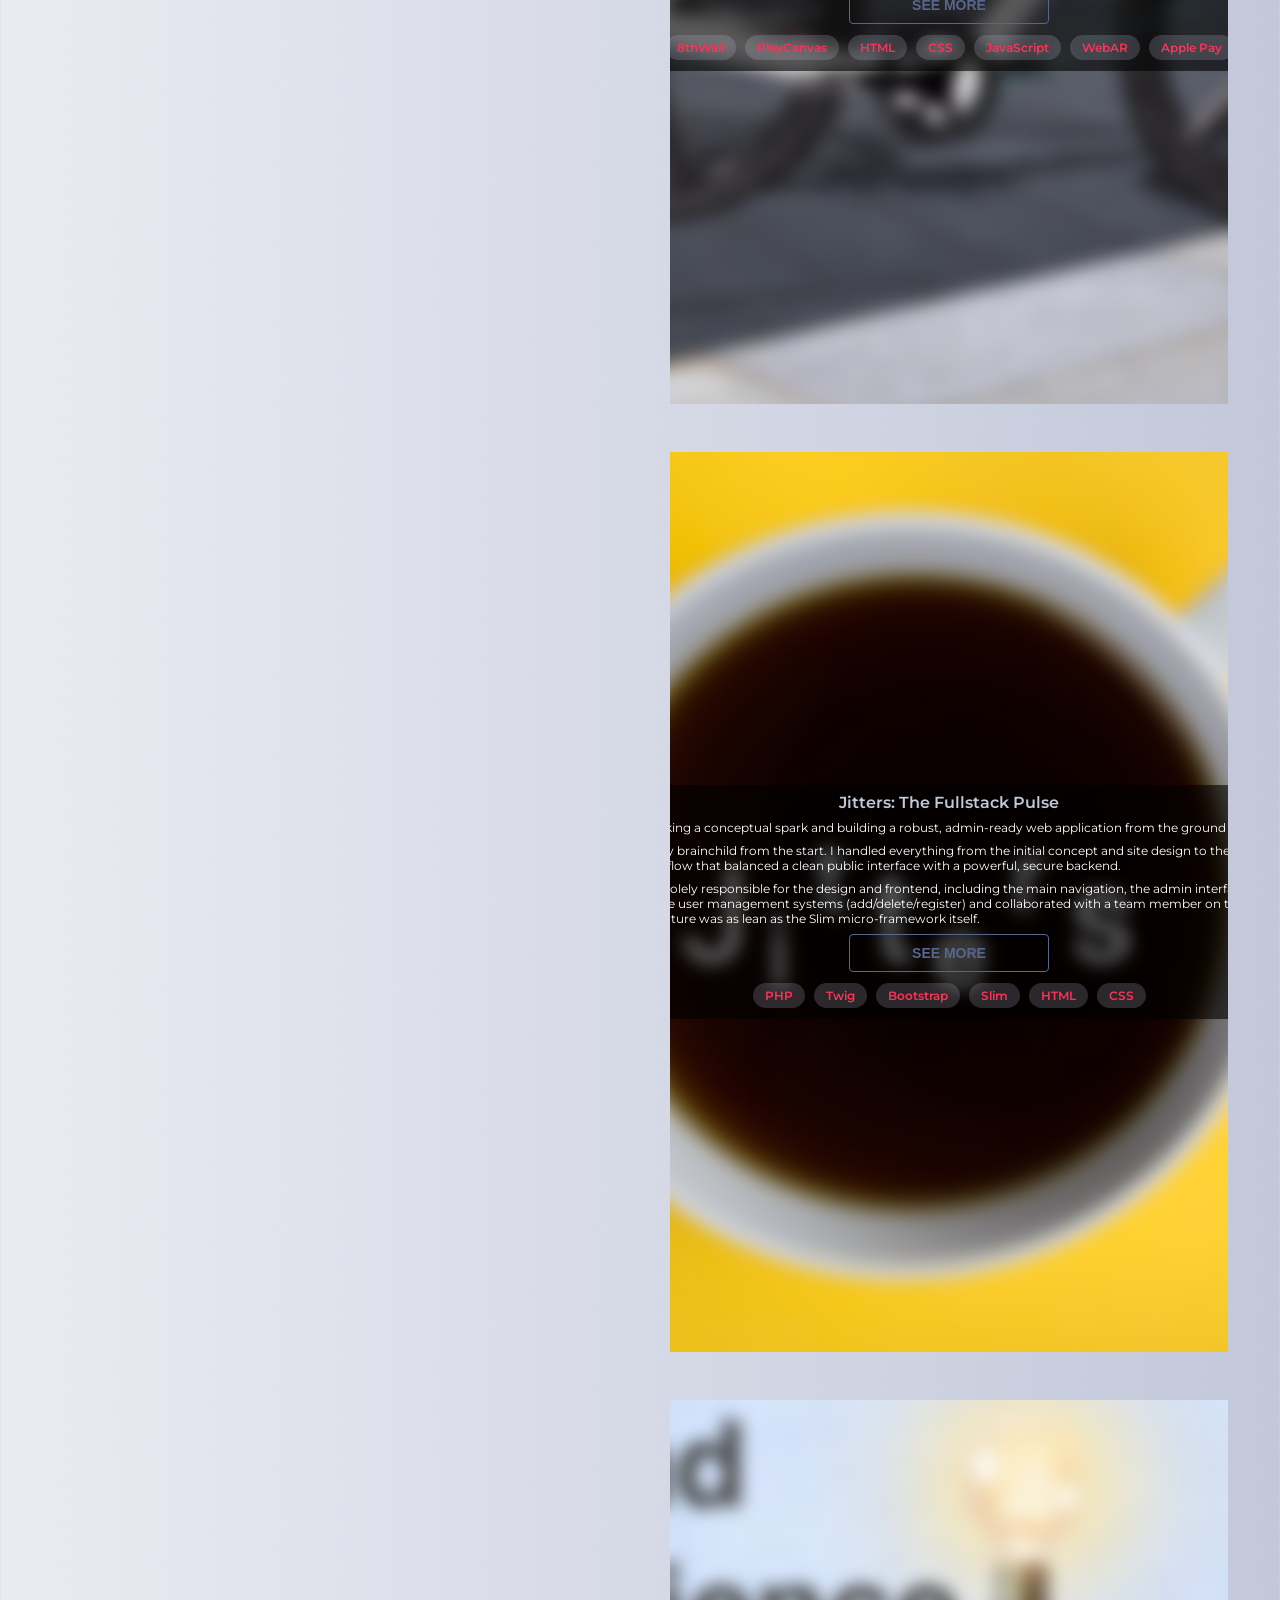
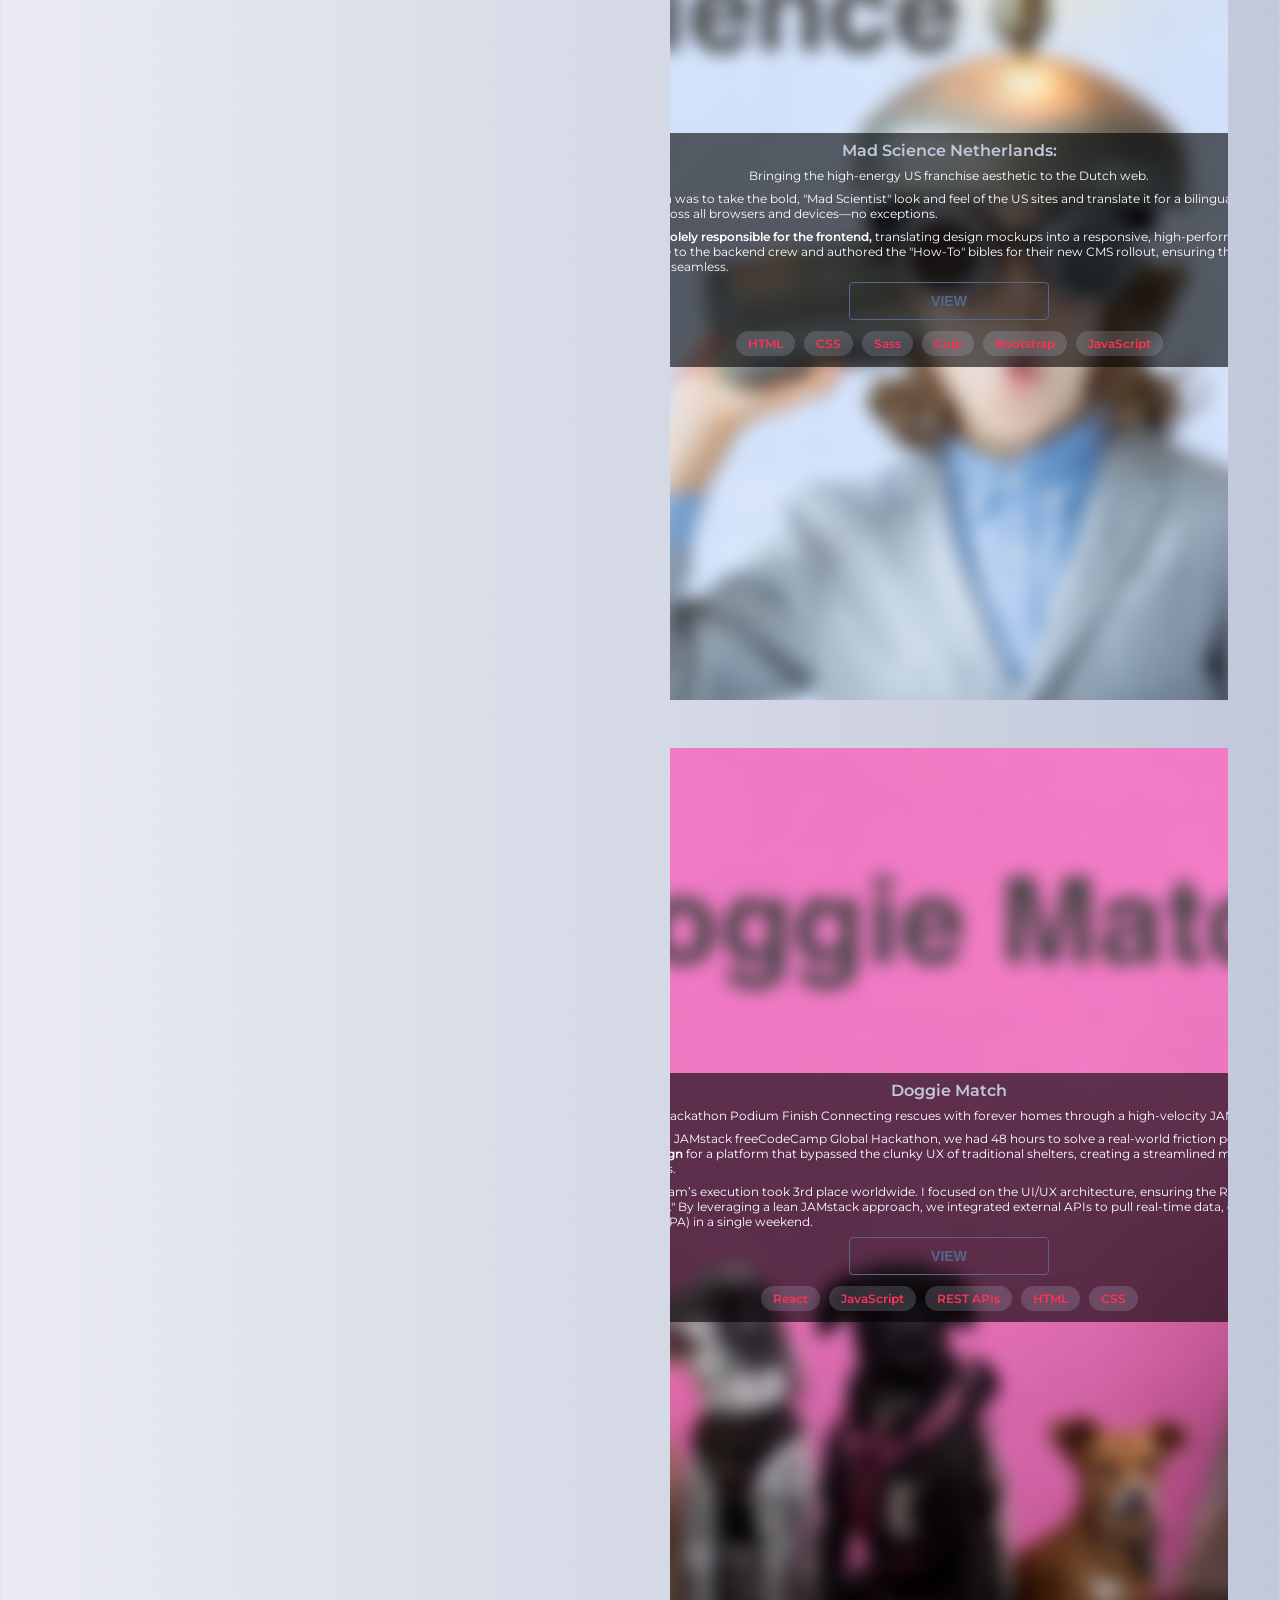
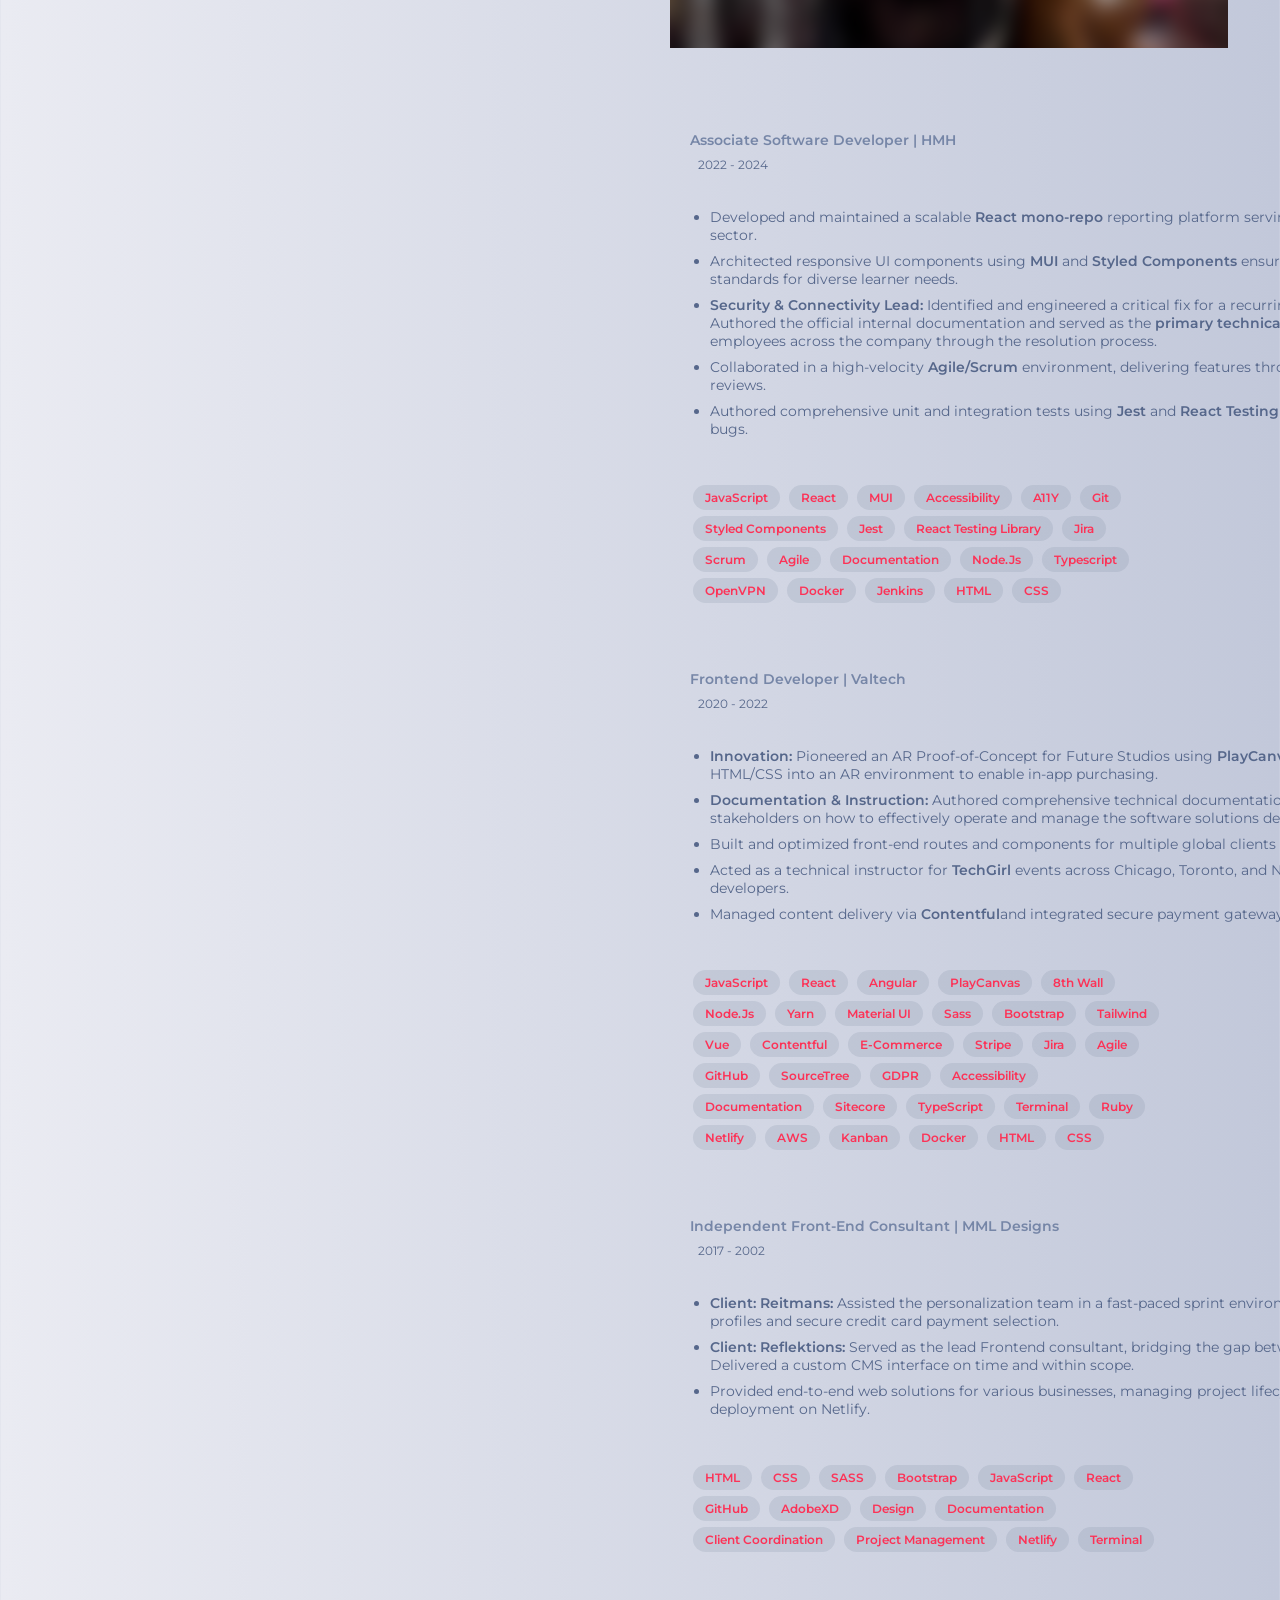
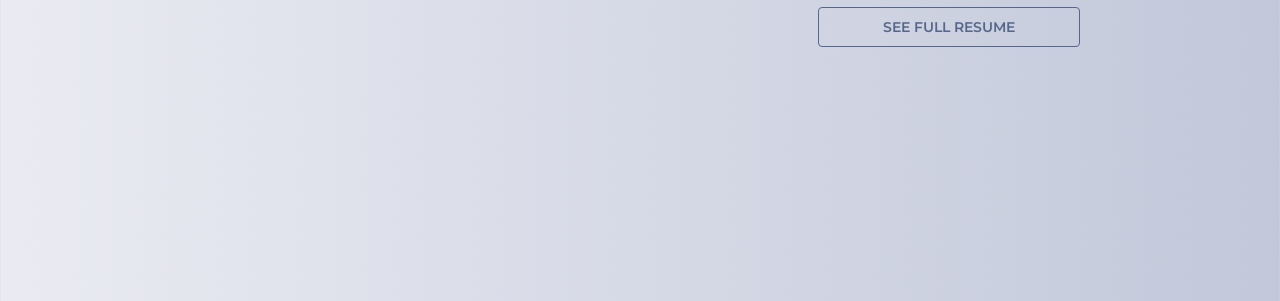
==== commit 425107d8: "add project descriptions add border-radius change pill bg on projects" ====
--- a/index.html
+++ b/index.html
@@ -192,7 +192,7 @@
                             </p>
                         </div>
                     </div>
-                    <!-- MODAL -->
+                    <!-- MODAL AR -->
                     <dialog id="modalAr">
                         <div class="link-close">
                             <a href="https://www.futurestudio.valtech.com/innovations/omniar/" target="_blank"
@@ -205,14 +205,28 @@
                     <!-- JITTERS -->
                     <div class="prj-section prj-jitters">
                         <div class="content">
-                            <p class="prj-text subtitle">JITTERS</p>
-                            <p class="prj-text">The background is blurred, but this text is sharp!</p>
+                            <p class="prj-text subtitle">Jitters: The Fullstack Pulse</p>
+                            <p class="prj-text">Taking a conceptual spark and building a robust, admin-ready web
+                                application from the ground up.
+                            </p>
 
                             <ul class="prj-ul">
-                                <li class="prj-text"><span>The Blueprint:</span>
-                                </li>
-                            </ul>
-                            <button onclick="modalJitters.showModal()" class="openBtn btn-prj">see more</button>
+                                <li class="prj-text"><span>The Blueprint: </span> This was my brainchild from the start.
+                                    I handled everything from the initial concept and site design to
+                                    the high-fidelity UI. The goal was to create a seamless user flow that balanced a
+                                    clean public interface with a
+                                    powerful, secure backend.
+                                </li>
+                                <li class="prj-text"><span>The Breakthrough: </span>I was solely responsible for the
+                                    design and frontend, including the main navigation, the admin
+                                    interface, and all error handling. On the backend, I built out the user management
+                                    systems (add/delete/register) and
+                                    collaborated with a team member on the database schema, ensuring the data
+                                    architecture was as lean as the Slim
+                                    micro-framework itself.
+                                </li>
+                            </ul>
+                            <button onclick="modalJitters.showModal()" class="btn-open">see more</button>
                             <p class="pill">
                                 <span>PHP</span>
                                 <span>Twig</span>
@@ -242,36 +256,92 @@
                     <!-- MAD SCIENCE -->
                     <div class="prj-section prj-madsci">
                         <div class="content">
-                            <p class="subtitle">MAD SCIENCE</p>
-                            <p>The background is blurred, but this text is sharp!</p>
-                            <button onclick="modalMadSci.showModal()" class="openBtn">view</button>
-                        </div>
-                    </div>
-
-                    <!-- Native Dialog Modal -->
+                            <p class="prj-text subtitle"> Mad Science Netherlands: </p>
+                            <p class="prj-text">Bringing the high-energy US franchise aesthetic to the Dutch web.</p>
+
+                            <ul class="prj-ul">
+                                <li class="prj-text"><span>The Blueprint: </span>The mission was to take the bold, "Mad
+                                    Scientist" look and feel of the US sites and translate it for a
+                                    bilingual (Dutch/English) audience. It had to be pixel-perfect across all browsers
+                                    and devices—no exceptions.
+                                </li>
+                                <li class="prj-text"><span>The Breakthrough: </span>I was <span> solely responsible for
+                                        the frontend,</span> translating design mockups into a responsive,
+                                    high-performance reality. Beyond the code, I acted as the bridge to the backend crew
+                                    and authored the "How-To" bibles
+                                    for their new CMS rollout, ensuring the global transition was pas de stress and the
+                                    launch was seamless.
+                                </li>
+                            </ul>
+                            <button onclick="modalMadSci.showModal()" class="btn-open">view</button>
+                            <p class="pill">
+                                <span>HTML</span>
+                                <span>CSS</span>
+                                <span>Sass</span>
+                                <span>Gulp</span>
+                                <span>Bootstrap</span>
+                                <span>JavaScript</span>
+                            </p>
+                        </div>
+                    </div>
+                    <!-- MODAL MAD SCIENCE -->
                     <dialog id="modalMadSci" class="prj-modal">
+
                         <div class="link-close">
                             <a href="https://madsciencegroup.github.io/MSG_National_NL/public/nl-EN_index.html"
-                                target="_blank" rel="noopener noreferrer" class="resume prj-link">View Staging Site</a>
-                            <button onclick="modalAr.close()" class="closeBtn btn-open">X</button>
-                        </div>
-                        <img src="images/Collage_MadScience.jpg" alt="">
+                                target="_blank" rel="noopener noreferrer" class="resume prj-link">View Staging
+                                Site</a>
+                            <button onclick="modalMadSci.close()" class="closeBtn btn-open">X</button>
+                        </div>
+                        <img src="images/Collage_MadScience.jpg" alt="" class="prj-modal">
                     </dialog>
 
                     <!-- DOGGIE MATCH -->
                     <div class="prj-section prj-doggie">
                         <div class="content">
-                            <p class="subtitle">DOGGIE MATCH</p>
-                            <p>The background is blurred, but this text is sharp!</p>
-                            <button onclick="modalDog.showModal()" class="openBtn">view</button>
-                        </div>
-                    </div>
-
-                    <!-- Native Dialog Modal -->
-                    <dialog id="modalDog" class="prj-modal">
-                        <h2>DOGGIE MATCH</h2>
-                        <img src="images/Collage_DoogieMatch.png" alt="">
-                        <button onclick="modalDog.close()" class="closeBtn btn-open">Close</button>
+                            <p class="prj-text subtitle">Doggie Match</p>
+                            <p class="prj-text">The Global Hackathon Podium Finish
+                                Connecting rescues with forever homes through a high-velocity JAMstack build.</p>
+
+                            <ul class="prj-ul">
+                                <li class="prj-text"><span>The Blueprint:</span>For the 2018 JAMstack freeCodeCamp
+                                    Global Hackathon, we had 48 hours to solve a real-world friction
+                                    point. I pitched the <span>concept and spearheaded the design</span> for a
+                                    platform that bypassed the clunky UX of
+                                    traditional
+                                    shelters, creating a streamlined match-making experience for rescues and future
+                                    owners.
+
+                                </li>
+                                <li class="prj-text"><span>The Breakthrough: </span>Our team’s execution took 3rd
+                                    place worldwide. I focused on the UI/UX architecture, ensuring the
+                                    React-driven interface felt intuitive and "swipe-ready." By leveraging a lean
+                                    JAMstack approach, we integrated external
+                                    APIs to pull real-time data, delivering a production-grade Single Page
+                                    Application (SPA) in a single weekend.
+                                </li>
+                            </ul>
+                            <button onclick="modalDog.showModal()" class="btn-open">view</button>
+                            <p class="pill">
+                                <span>React</span>
+                                <span>JavaScript</span>
+                                <span>REST APIs</span>
+                                <span>HTML</span>
+                                <span>CSS</span>
+                            </p>
+                        </div>
+                    </div>
+
+                    <!-- MODAL DOGGIE MATCH -->
+                    <dialog id="modalDog">
+                        <div class="link-close">
+                            <a href="https://github.com/nixin72/grilled-chicken" target="_blank"
+                                rel="noopener noreferrer" class="resume prj-link">Source Code</a>
+                            <a href="https://www.youtube.com/watch?v=IVsGFgJ_g6c" target="_blank"
+                                rel="noopener noreferrer" class="resume prj-link">View Video</a>
+                            <button onclick="modalDog.close()" class="closeBtn btn-open">X</button>
+                        </div>
+                        <img src="images/Collage_DoogieMatch.png" alt="" class="prj-modal">
                     </dialog>
 
                 </section>
--- a/style.css
+++ b/style.css
@@ -8,6 +8,7 @@
 
   --color-hover: rgba(126, 139, 158, 0.1);
   --color-hover-pill: rgba(126, 139, 158, 0.2);
+  --color-hover-pill-modal: rgba(194, 200, 218, 0.2);
 
   --space-xs: 0.25rem; /* 4px */
   --space-sm: 0.5rem; /* 8px */
@@ -126,6 +127,7 @@
   display: block;
   margin: 2rem auto;
   border: 1px solid var(--color-accent);
+  border-radius: var(--space-xs);
   font-size: 14px;
   color: var(--color-accent);
   padding: 10px 30px;
@@ -154,6 +156,7 @@
   display: block;
   margin: 2rem auto;
   border: 1px solid var(--color-accent);
+  border-radius: var(--space-xs);
   font-size: 14px;
   color: var(--color-accent);
   padding: 10px 30px;
@@ -212,6 +215,7 @@
 }
 .card:hover {
   background: var(--color-hover);
+  border-radius: var(--space-xs);
   outline: 2px solid var(--color-hover);
 
   .card-job-title {
@@ -255,6 +259,9 @@
   display: inline-flex;
   font-size: 12px;
   text-transform: capitalize;
+}
+p.pill span {
+  background-color: var(--color-hover-pill-modal);
 }
 
 /* PROJECTS */
@@ -301,7 +308,7 @@
   color: white;
   background: rgba(0, 0, 0, 0.6);
   padding: 0px;
-  border-radius: 4px;
+  border-radius: var(--space-xs);
   font-size: 12px;
   margin: 3rem;
 }
@@ -397,7 +404,6 @@
 
 dialog {
   border: none;
-  border-radius: 12px;
   padding: 2rem;
   background: rgba(255, 255, 255, 0.8);
   backdrop-filter: blur(10px); /* Blurs what's behind the modal */
@@ -427,11 +433,24 @@
   align-content: space-between;
 }
 a.prj-link {
-  margin: 0;
+  margin: 0 0 1rem 0;
+}
+a.prj-link:nth-child(2) {
+  margin-left: 1rem;
 }
 .prj-link .closeBtn {
   display: inline-block;
   vertical-align: middle;
+}
+.prj-text.subtitle {
+  color: var(--color-bg-secondary);
+}
+li {
+  font-size: 14px;
+}
+li.prj-text {
+  font-size: 12px;
+  padding-right: 1rem;
 }
 
 /* TO DOs
@@ -453,20 +472,24 @@
 14. nav mobile version
 */
 /* Media Query for Desktop (screens wider than, for example, 768px) */
-@media (min-width: 768px) {
+@media (min-width: 1440px) {
+  .prj-section {
+    height: 22rem;
+    border-radius: var(--space-xs);
+  }
   .fixed-lt {
     position: sticky;
     top: 0;
     height: fit-content;
     -webkit-position: sticky;
   }
-  .prj-section {
-    height: 18rem;
-  }
-}
+}
+/* @media (min-width: 768px) {
+  
+} */
 
 /* Media Query for MOBILE */
-@media (max-width: 598px) {
+@media (max-width: 1439px) {
   header {
     margin-bottom: 0;
     position: relative;
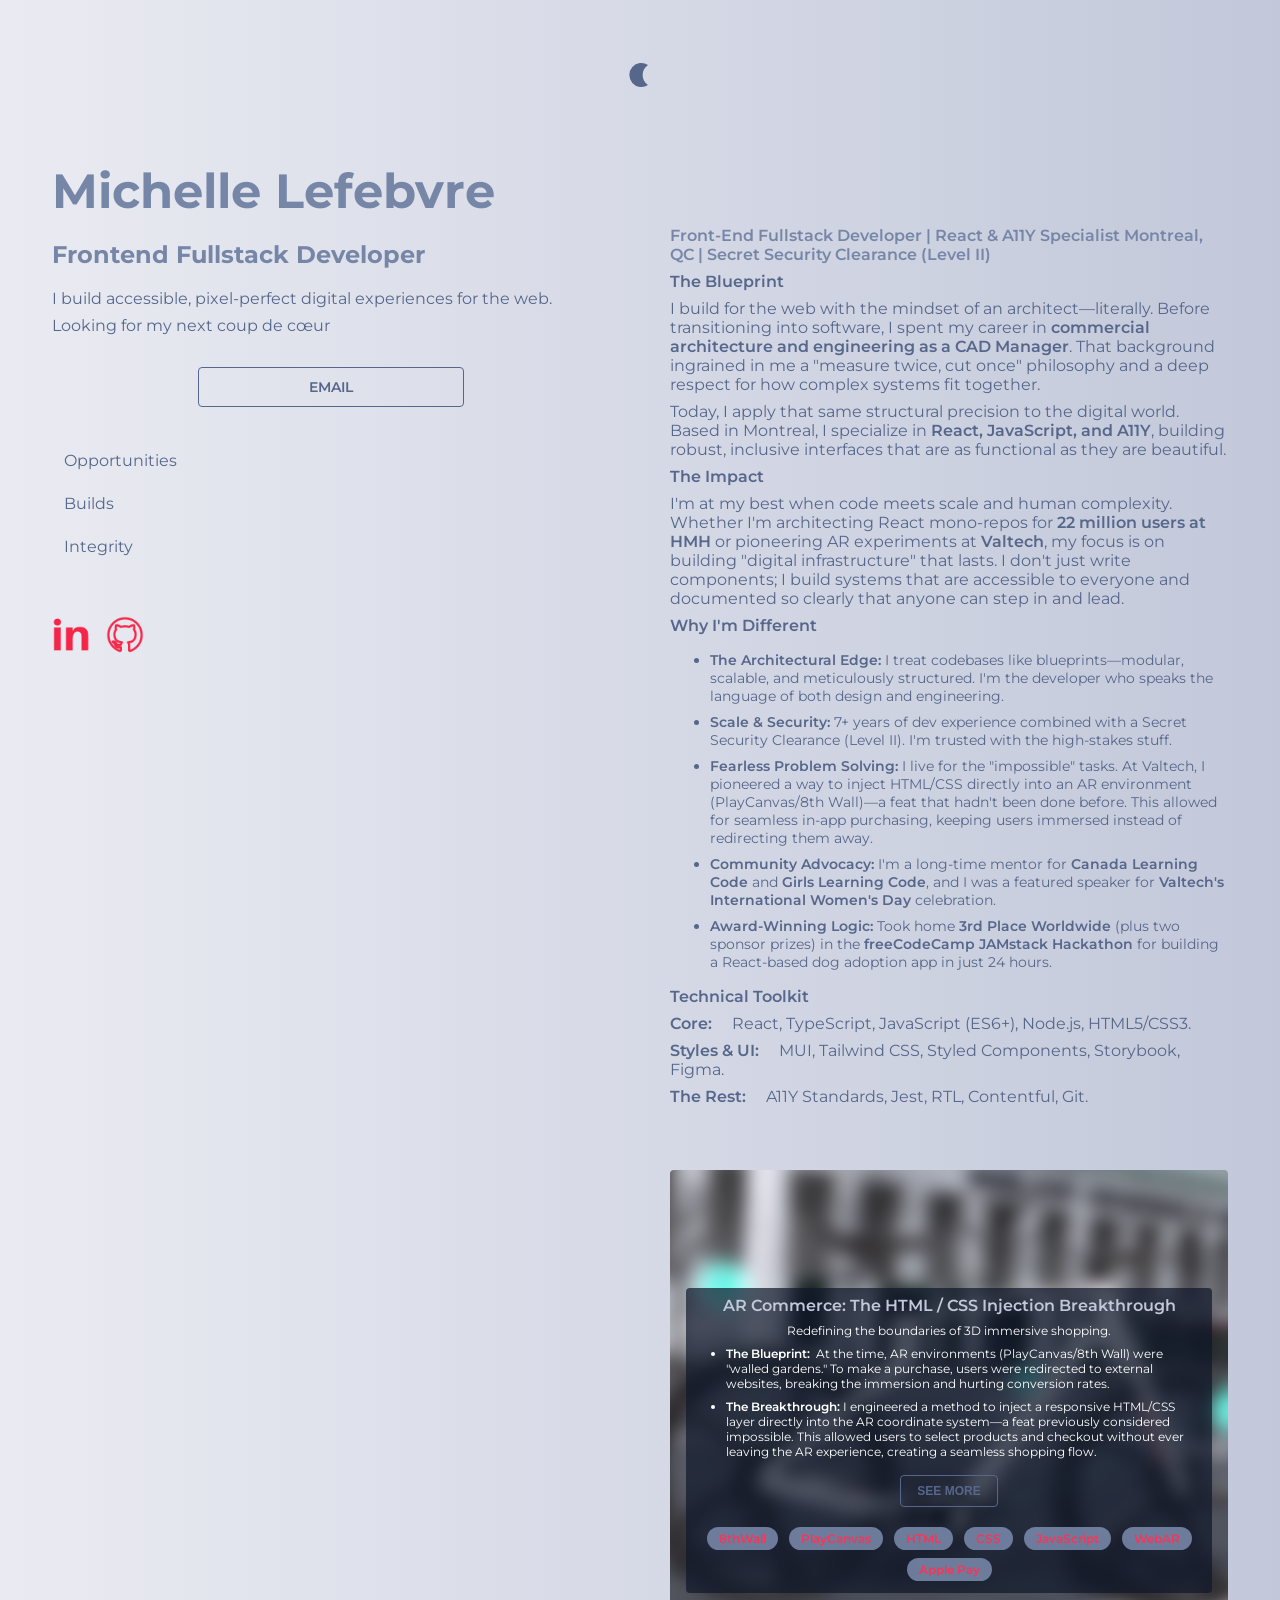
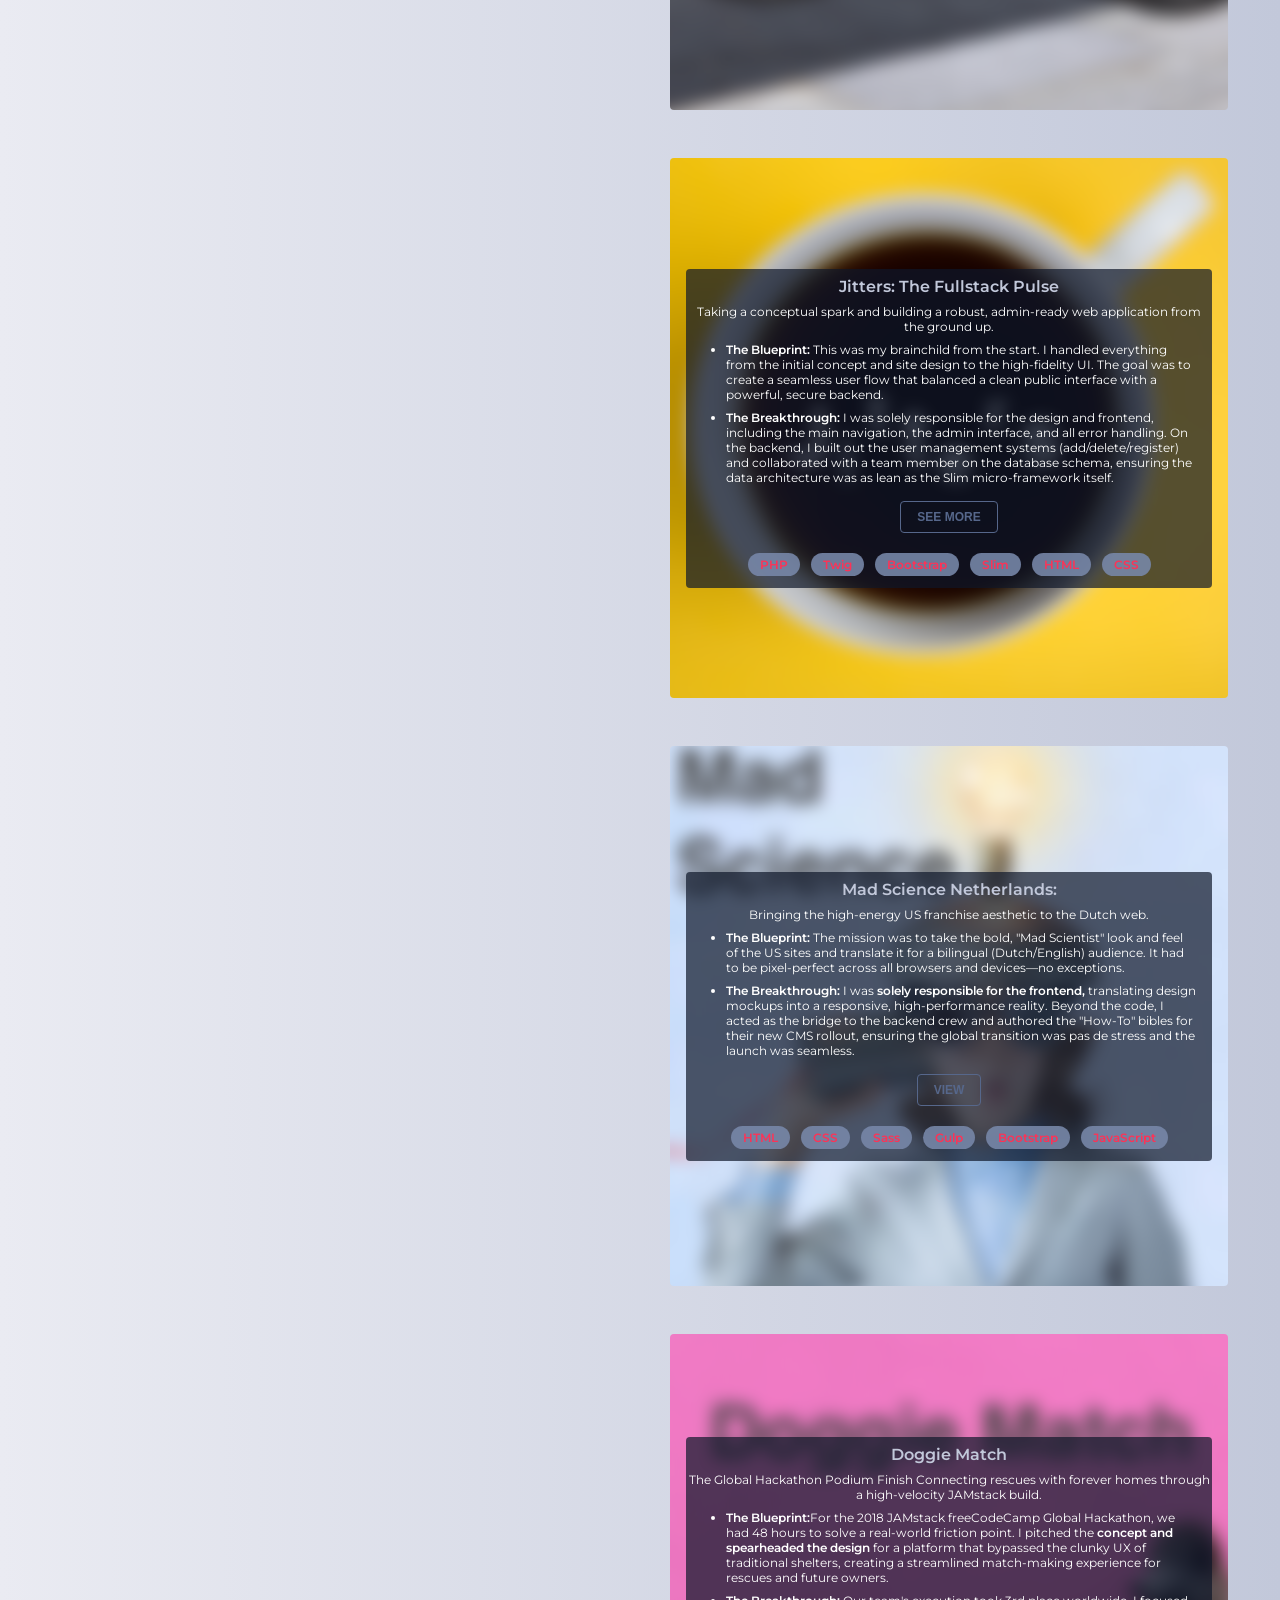
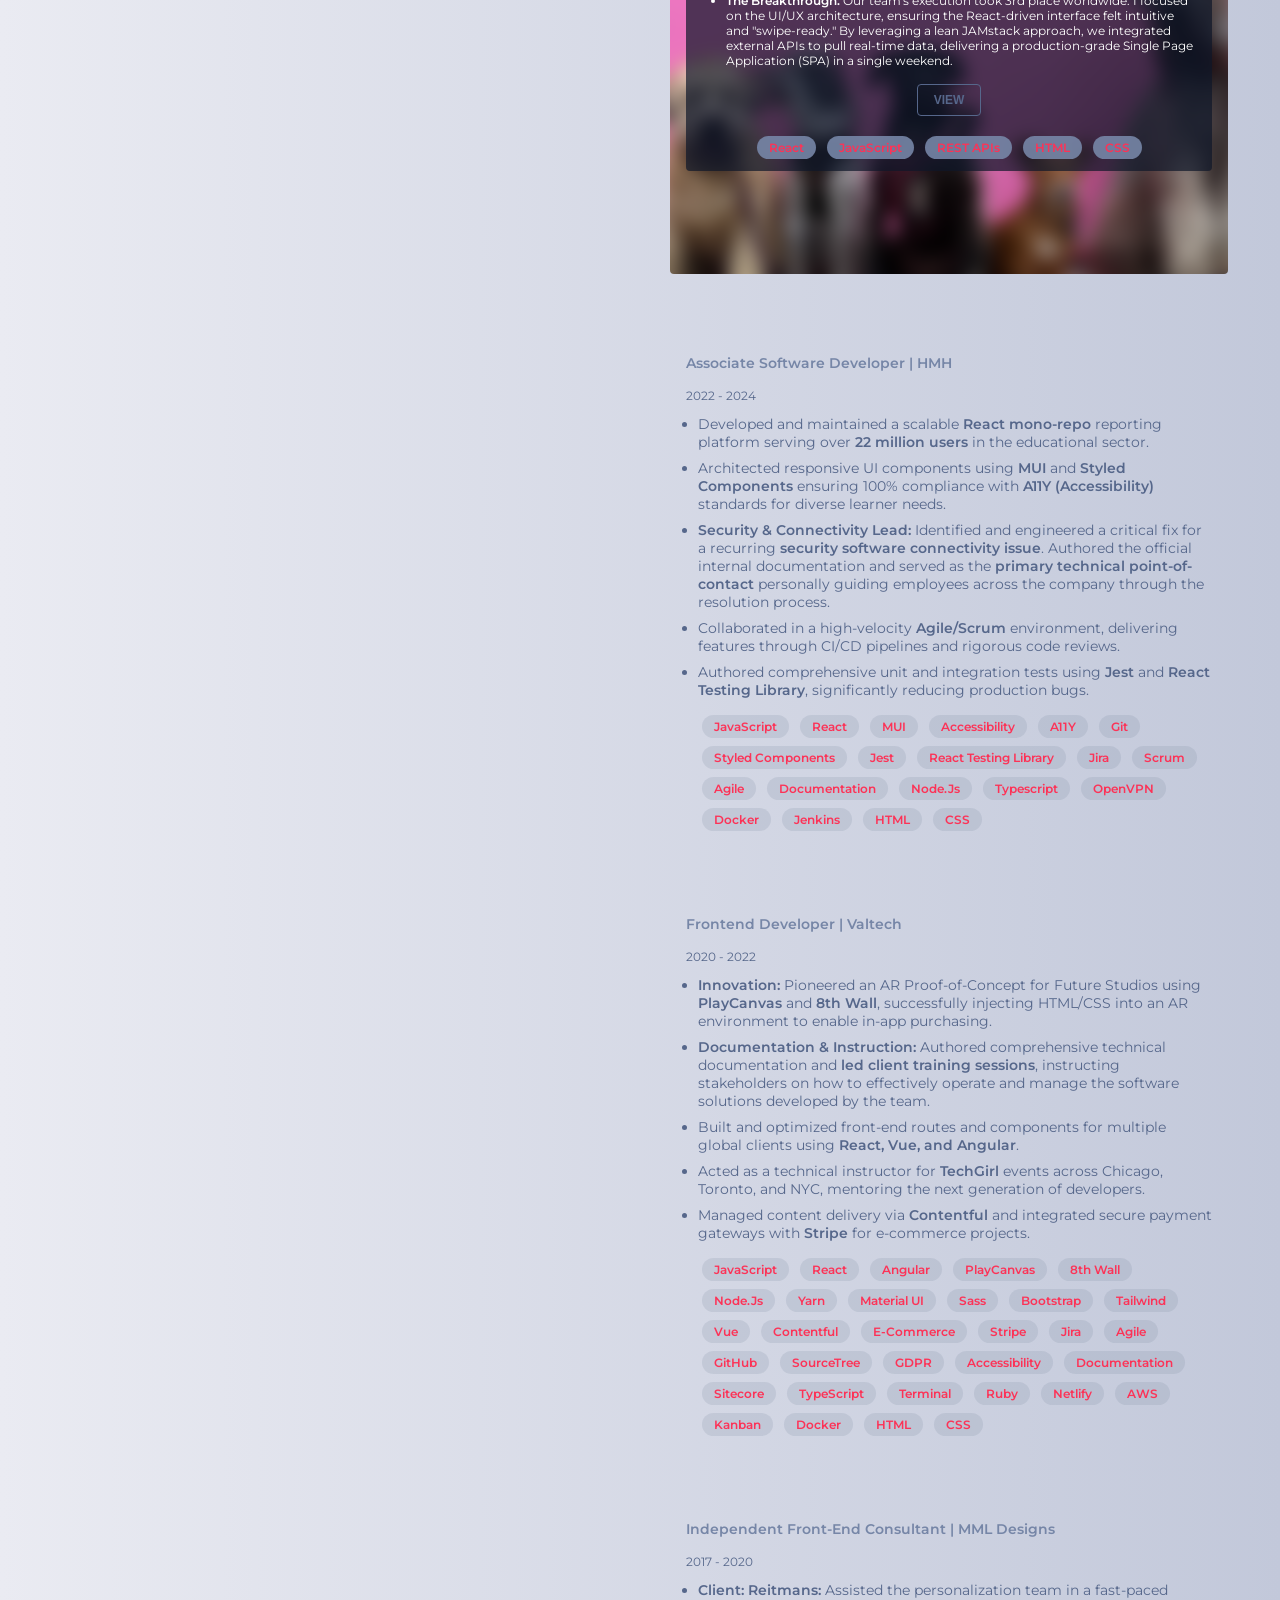
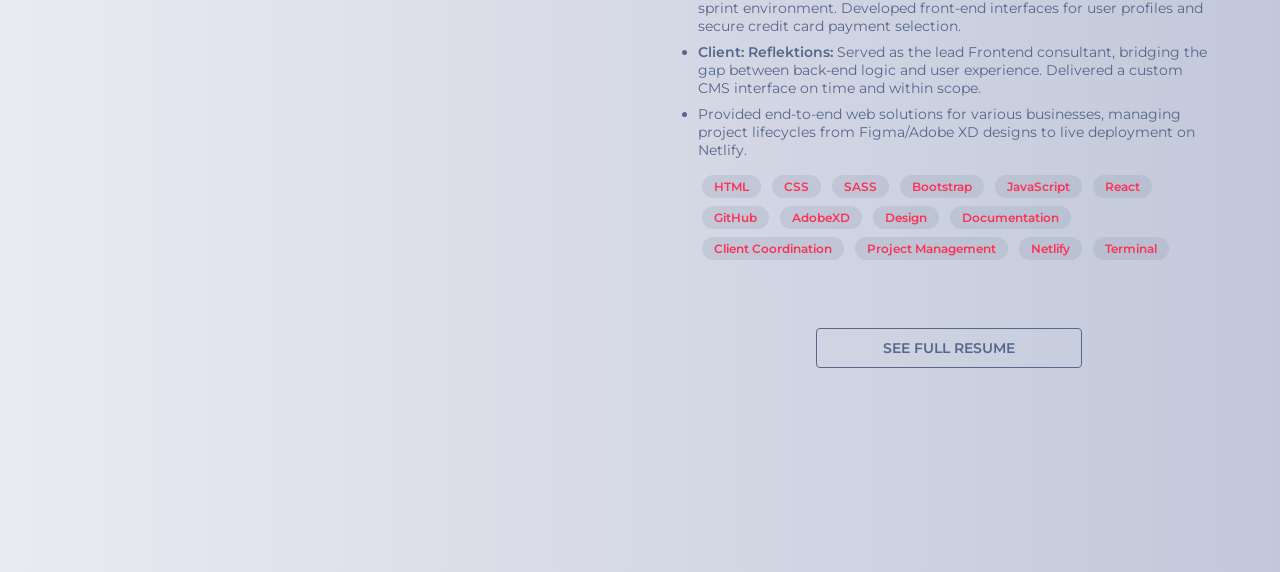
==== commit 68aec9ab: "refactor code add nav drawer for mobile" ====
--- a/index.html
+++ b/index.html
@@ -6,33 +6,26 @@
     <meta name="viewport" content="width=device-width, initial-scale=1.0">
     <link rel="icon" href="images/MMLlogo.png" type="image/x-icon">
     <title>Building... Michelle Lefebvre</title>
-    <script src="script.js"></script>
+    <script src="script.js" defer></script>
     <link rel="stylesheet" href="style.css">
-    <!-- font Montserrat -->
     <link rel="preconnect" href="https://fonts.googleapis.com">
     <link rel="preconnect" href="https://fonts.gstatic.com" crossorigin>
     <link
-        href="https://fonts.googleapis.com/css2?family=Bigelow+Rules&family=Google+Sans+Flex:opsz,wght@6..144,1..1000&family=Montserrat:ital,wght@0,100..900;1,100..900&display=swap"
-        rel="stylesheet">
-    <!-- close button in modal -->
-    <link
         href="https://fonts.googleapis.com/css2?family=Archivo+Black&family=Bigelow+Rules&family=Google+Sans+Flex:opsz,wght@6..144,1..1000&family=Montserrat:ital,wght@0,100..900;1,100..900&display=swap"
         rel="stylesheet">
-    <!-- font awesome icon -->
-    <link rel="stylesheet" href="path/to/font-awesome/css/font-awesome.min.css">
 </head>
 
 <body>
+    <a href="#main-content" class="skip-link">Skip to main content</a>
+
     <section id="home">
-        <!-- TOGGLE DARK MODE -->
+        <!-- MOBILE TOP BAR: dark mode left, nav toggle right -->
         <header>
-            <button onclick="toggleDarkMode()" id="toggle">
-                <svg width="30" height="30" id="light-icon">
+            <button onclick="toggleDarkMode()" id="toggle" aria-label="Toggle dark mode" aria-pressed="false">
+                <svg width="30" height="30" id="light-icon" aria-hidden="true" focusable="false">
                     <circle cx="15" cy="15" r="6" fill="currentColor" />
-
                     <line id="ray" stroke="currentColor" stroke-width="2" stroke-linecap="round" x1="15" y1="1" x2="15"
                         y2="4"></line>
-
                     <use href="#ray" transform="rotate(45 15 15)" />
                     <use href="#ray" transform="rotate(90 15 15)" />
                     <use href="#ray" transform="rotate(135 15 15)" />
@@ -41,14 +34,25 @@
                     <use href="#ray" transform="rotate(270 15 15)" />
                     <use href="#ray" transform="rotate(315 15 15)" />
                 </svg>
-                <svg width="30" height="30" id="dark-icon">
+                <svg width="30" height="30" id="dark-icon" aria-hidden="true" focusable="false">
                     <path fill="currentColor" d="
       M 23, 5
       A 12 12 0 1 0 23, 25
       A 12 12 0 0 1 23, 5" />
                 </svg>
             </button>
+            <button id="nav-toggle" onclick="toggleDrawer()" aria-label="Open navigation" aria-expanded="false"
+                aria-controls="nav-drawer">
+                <svg width="24" height="24" aria-hidden="true" focusable="false">
+                    <line x1="3" y1="6" x2="21" y2="6" stroke="currentColor" stroke-width="2" stroke-linecap="round" />
+                    <line x1="3" y1="12" x2="21" y2="12" stroke="currentColor" stroke-width="2"
+                        stroke-linecap="round" />
+                    <line x1="3" y1="18" x2="21" y2="18" stroke="currentColor" stroke-width="2"
+                        stroke-linecap="round" />
+                </svg>
+            </button>
         </header>
+        <div class="nav-backdrop" id="nav-backdrop" onclick="closeDrawer()"></div>
 
         <div class="row">
             <div class="column fixed-col">
@@ -57,29 +61,30 @@
                     <h2 class="subtitle">Frontend Fullstack Developer</h2>
                     <p>I build accessible, pixel-perfect digital experiences for the web.</p>
                     <p>Looking for my next coup de cœur</p>
-                    <p>Searching for a cool crew.</p>
                     <a href="mailto:mmldesigns007@gmail.com" target="_blank" rel="noopener noreferrer" class="resume">
                         Email</a>
-                    <nav>
-                        <a href="#work">Opportunities</a>
-                        <a href="#project">Builds</a>
-                        <a href="#about" class="active">Integrity</a>
+                    <nav id="nav-drawer" aria-label="Primary navigation">
+                        <a href="#work" onclick="closeDrawer()">Opportunities</a>
+                        <a href="#project" onclick="closeDrawer()">Builds</a>
+                        <a href="#about" onclick="closeDrawer()">Integrity</a>
                     </nav>
                     <div class="social">
-                        <a href="https://www.linkedin.com/in/michellelefebvre1/" class="social">
-                            <img src="images/linkedin.png" alt="linkedin" width="38" class=".social" title="LinkedIn">
+                        <a href="https://www.linkedin.com/in/michellelefebvre1/" aria-label="LinkedIn profile"
+                            target="_blank" rel="noopener noreferrer">
+                            <img src="images/linkedin.png" alt="" width="38" class="social" aria-hidden="true">
                         </a>
-                        <a href="https://github.com/Michelle-Lefebvre">
-                            <img src="images/github.png" alt="github icon" width="38" class="mx-auto d-block social"
-                                title="GitHub">
+                        <a href="https://github.com/Michelle-Lefebvre" aria-label="GitHub profile" target="_blank"
+                            rel="noopener noreferrer">
+                            <img src="images/github.png" alt="" width="38" class="social" aria-hidden="true">
                         </a>
                     </div>
                 </div>
             </div>
-            <div class="column">
+            <main id="main-content" class="column">
                 <!-- ABOUT -->
-                <section id="about">
-                    <p class="subtitle">Front-End Fullstack Developer | React & A11Y Specialist
+                <section id="about" aria-labelledby="about-heading">
+                    <h2 id="about-heading" class="visually-hidden">About</h2>
+                    <p class="subtitle">Front-End Fullstack Developer | React &amp; A11Y Specialist
                         Montreal, QC | Secret Security Clearance (Level II)</p>
 
                     <p class="about-titles">The Blueprint</p>
@@ -101,24 +106,25 @@
                     </p>
                     <p class="about-titles">The Impact</p>
                     <p>
-                        I’m at my best when code meets scale and human complexity. Whether I’m architecting React
+                        I'm at my best when code meets scale and human complexity. Whether I'm architecting React
                         mono-repos for
                         <span>22 million users at HMH</span> or pioneering AR experiments at <span>Valtech</span>, my
                         focus is on
-                        building "digital infrastructure" that lasts. I don’t just write components; I build systems
+                        building "digital infrastructure" that lasts. I don't just write components; I build systems
                         that are
                         accessible to everyone and documented so clearly that anyone can step in and lead.
                     </p>
-                    <p class="about-titles">Why I’m Different</p>
+                    <p class="about-titles">Why I'm Different</p>
                     <ul>
                         <li><span>The Architectural Edge: </span>I treat codebases like blueprints—modular, scalable,
                             and
-                            meticulously structured. I’m the developer who speaks the language of both design and
+                            meticulously structured. I'm the developer who speaks the language of both design and
                             engineering.</li>
 
-                        <li><span>Scale & Security: </span>7+ years of dev experience combined with a Secret Security
+                        <li><span>Scale &amp; Security: </span>7+ years of dev experience combined with a Secret
+                            Security
                             Clearance
-                            (Level II). I’m trusted with the high-stakes stuff.</li>
+                            (Level II). I'm trusted with the high-stakes stuff.</li>
 
                         <li><span>Fearless Problem Solving: </span>I live for the "impossible" tasks. At Valtech, I
                             pioneered a way
@@ -129,9 +135,9 @@
                             away.</li>
 
                         <li><span>Community Advocacy: </span>
-                            I’m a long-time mentor for <span>Canada Learning Code</span> and <span>Girls Learning
+                            I'm a long-time mentor for <span>Canada Learning Code</span> and <span>Girls Learning
                                 Code</span>, and I
-                            was a featured speaker for <span>Valtech’s International Women’s Day</span> celebration.
+                            was a featured speaker for <span>Valtech's International Women's Day</span> celebration.
                         </li>
 
                         <li><span>Award-Winning Logic: </span>
@@ -146,8 +152,8 @@
                     <p><span class="about-titles">Core: </span>React, TypeScript, JavaScript (ES6+), Node.js,
                         HTML5/CSS3.
                     </p>
-                    <p><span class="about-titles">Styles & UI: </span>MUI, Tailwind CSS, Styled Components, Storybook,
-                        Figma.
+                    <p><span class="about-titles">Styles &amp; UI: </span>MUI, Tailwind CSS, Styled Components,
+                        Storybook, Figma.
                     </p>
                     <p><span class="about-titles">The Rest: </span>A11Y Standards, Jest, RTL, Contentful, Git.
                     </p>
@@ -155,7 +161,9 @@
                 </section>
 
                 <!-- PROJECTS -->
-                <section id="project">
+                <section id="project" aria-labelledby="project-heading">
+                    <h2 id="project-heading" class="visually-hidden">Projects</h2>
+
                     <!-- Augmented Reality -->
                     <div class="prj-section prj-ar">
                         <div class="content">
@@ -170,7 +178,7 @@
                                     breaking
                                     the
                                     immersion and hurting conversion rates.</li>
-                                <li class="prj-text"><span>The Breakthrough: </span> I engineered a method to inject
+                                <li class="prj-text"><span>The Breakthrough: </span> I engineered a method to inject
                                     a
                                     responsive HTML/CSS
                                     layer
@@ -180,7 +188,8 @@
                                     AR
                                     experience, creating a seamless shopping flow.</li>
                             </ul>
-                            <button onclick="modalAr.showModal()" class="btn-open">See More</button>
+                            <button onclick="modalAr.showModal()" class="btn-open" aria-haspopup="dialog"
+                                aria-controls="modalAr">See More</button>
                             <p class="pill">
                                 <span>8thWall</span>
                                 <span>PlayCanvas</span>
@@ -193,13 +202,17 @@
                         </div>
                     </div>
                     <!-- MODAL AR -->
-                    <dialog id="modalAr">
+                    <dialog id="modalAr" aria-modal="true" aria-labelledby="modal-ar-title">
+                        <h3 id="modal-ar-title" class="visually-hidden">AR Commerce Project</h3>
                         <div class="link-close">
                             <a href="https://www.futurestudio.valtech.com/innovations/omniar/" target="_blank"
                                 rel="noopener noreferrer" class="resume prj-link">View OmniAR</a>
-                            <button onclick="modalAr.close()" class="closeBtn btn-open">X</button>
-                        </div>
-                        <img src="images/Collage-AR.png" alt="" class="prj-modal">
+                            <button onclick="modalAr.close()" class="closeBtn btn-open"
+                                aria-label="Close AR Commerce dialog">X</button>
+                        </div>
+                        <img src="images/Collage-AR.png"
+                            alt="Collage of screenshots from the OmniAR augmented reality shopping experience"
+                            class="prj-modal">
                     </dialog>
 
                     <!-- JITTERS -->
@@ -226,7 +239,8 @@
                                     micro-framework itself.
                                 </li>
                             </ul>
-                            <button onclick="modalJitters.showModal()" class="btn-open">see more</button>
+                            <button onclick="modalJitters.showModal()" class="btn-open" aria-haspopup="dialog"
+                                aria-controls="modalJitters">See more</button>
                             <p class="pill">
                                 <span>PHP</span>
                                 <span>Twig</span>
@@ -239,18 +253,21 @@
                     </div>
 
                     <!-- MODAL JITTER -->
-                    <dialog id="modalJitters" class="prj-modal">
-
+                    <dialog id="modalJitters" aria-modal="true" aria-labelledby="modal-jitters-title">
+                        <h3 id="modal-jitters-title" class="visually-hidden">Jitters Project</h3>
                         <div class="link-close">
                             <a href="https://github.com/Michelle-Lefebvre/ProjectJitters" target="_blank"
                                 rel="noopener noreferrer" class="resume prj-link">View Staging Site</a>
                             <a href="images/JittersPresentation.pdf" target="_blank" rel="noopener noreferrer"
                                 class="resume prj-link">View
                                 Presentation</a>
-                            <button onclick="modalJitters.close()" class="closeBtn btn-open">X</button>
-                        </div>
-
-                        <img src="images/collage-Jitters.png" alt="" class="prj-modal">
+                            <button onclick="modalJitters.close()" class="closeBtn btn-open"
+                                aria-label="Close Jitters dialog">X</button>
+                        </div>
+
+                        <img src="images/collage-Jitters.png"
+                            alt="Collage of screenshots from the Jitters fullstack web application showing admin and public interfaces"
+                            class="prj-modal">
                     </dialog>
 
                     <!-- MAD SCIENCE -->
@@ -273,7 +290,8 @@
                                     launch was seamless.
                                 </li>
                             </ul>
-                            <button onclick="modalMadSci.showModal()" class="btn-open">view</button>
+                            <button onclick="modalMadSci.showModal()" class="btn-open" aria-haspopup="dialog"
+                                aria-controls="modalMadSci">View</button>
                             <p class="pill">
                                 <span>HTML</span>
                                 <span>CSS</span>
@@ -285,15 +303,18 @@
                         </div>
                     </div>
                     <!-- MODAL MAD SCIENCE -->
-                    <dialog id="modalMadSci" class="prj-modal">
-
+                    <dialog id="modalMadSci" aria-modal="true" aria-labelledby="modal-madsci-title">
+                        <h3 id="modal-madsci-title" class="visually-hidden">Mad Science Netherlands Project</h3>
                         <div class="link-close">
                             <a href="https://madsciencegroup.github.io/MSG_National_NL/public/nl-EN_index.html"
                                 target="_blank" rel="noopener noreferrer" class="resume prj-link">View Staging
                                 Site</a>
-                            <button onclick="modalMadSci.close()" class="closeBtn btn-open">X</button>
-                        </div>
-                        <img src="images/Collage_MadScience.jpg" alt="" class="prj-modal">
+                            <button onclick="modalMadSci.close()" class="closeBtn btn-open"
+                                aria-label="Close Mad Science dialog">X</button>
+                        </div>
+                        <img src="images/Collage_MadScience.jpg"
+                            alt="Collage of screenshots from the Mad Science Netherlands bilingual responsive website"
+                            class="prj-modal">
                     </dialog>
 
                     <!-- DOGGIE MATCH -->
@@ -313,7 +334,7 @@
                                     owners.
 
                                 </li>
-                                <li class="prj-text"><span>The Breakthrough: </span>Our team’s execution took 3rd
+                                <li class="prj-text"><span>The Breakthrough: </span>Our team's execution took 3rd
                                     place worldwide. I focused on the UI/UX architecture, ensuring the
                                     React-driven interface felt intuitive and "swipe-ready." By leveraging a lean
                                     JAMstack approach, we integrated external
@@ -321,7 +342,8 @@
                                     Application (SPA) in a single weekend.
                                 </li>
                             </ul>
-                            <button onclick="modalDog.showModal()" class="btn-open">view</button>
+                            <button onclick="modalDog.showModal()" class="btn-open" aria-haspopup="dialog"
+                                aria-controls="modalDog">View</button>
                             <p class="pill">
                                 <span>React</span>
                                 <span>JavaScript</span>
@@ -333,26 +355,31 @@
                     </div>
 
                     <!-- MODAL DOGGIE MATCH -->
-                    <dialog id="modalDog">
+                    <dialog id="modalDog" aria-modal="true" aria-labelledby="modal-dog-title">
+                        <h3 id="modal-dog-title" class="visually-hidden">Doggie Match Project</h3>
                         <div class="link-close">
                             <a href="https://github.com/nixin72/grilled-chicken" target="_blank"
                                 rel="noopener noreferrer" class="resume prj-link">Source Code</a>
                             <a href="https://www.youtube.com/watch?v=IVsGFgJ_g6c" target="_blank"
                                 rel="noopener noreferrer" class="resume prj-link">View Video</a>
-                            <button onclick="modalDog.close()" class="closeBtn btn-open">X</button>
-                        </div>
-                        <img src="images/Collage_DoogieMatch.png" alt="" class="prj-modal">
+                            <button onclick="modalDog.close()" class="closeBtn btn-open"
+                                aria-label="Close Doggie Match dialog">X</button>
+                        </div>
+                        <img src="images/Collage_DoogieMatch.png"
+                            alt="Collage of screenshots from the Doggie Match hackathon-winning React dog adoption app"
+                            class="prj-modal">
                     </dialog>
 
                 </section>
                 <!-- WORK -->
-                <section id="work">
+                <section id="work" aria-labelledby="work-heading">
+                    <h2 id="work-heading" class="visually-hidden">Work Experience</h2>
                     <div class="card">
                         <div class="card-details">
                             <p class="card-job-title">Associate Software Developer | HMH</p>
                             <p class="text-years">2022 - 2024</p>
 
-                            <ul class="card-details" aria-label="job details">
+                            <ul class="card-details" aria-label="HMH job details">
                                 <li>Developed and maintained a scalable <span>React mono-repo</span> reporting
                                     platform
                                     serving over <span>22 million users</span> in the educational sector.</li>
@@ -360,7 +387,7 @@
                                         Components</span> ensuring 100% compliance with <span>A11Y
                                         (Accessibility)</span> standards for diverse learner needs.
                                 </li>
-                                <li><span>Security & Connectivity Lead:</span> Identified and engineered a critical
+                                <li><span>Security &amp; Connectivity Lead:</span> Identified and engineered a critical
                                     fix
                                     for a recurring <span>security software connectivity issue</span>. Authored the
                                     official internal documentation and served as the <span>primary technical
@@ -403,12 +430,12 @@
                         <div class="card-details">
                             <p class="card-job-title">Frontend Developer | Valtech</p>
                             <p class="text-years">2020 - 2022</p>
-                            <ul class="card-details" aria-label="job details">
+                            <ul class="card-details" aria-label="Valtech job details">
                                 <li><span>Innovation: </span>Pioneered an AR Proof-of-Concept for Future Studios using
                                     <span>PlayCanvas</span> and <span>8th Wall</span>, successfully injecting HTML/CSS
                                     into an AR environment to enable in-app purchasing.
                                 </li>
-                                <li><span>Documentation & Instruction: </span>Authored comprehensive technical
+                                <li><span>Documentation &amp; Instruction: </span>Authored comprehensive technical
                                     documentation and <span>led client training sessions</span>, instructing
                                     stakeholders on how to effectively operate and manage the software solutions
                                     developed by the team.</li>
@@ -416,7 +443,7 @@
                                     using <span>React, Vue, and Angular</span>.</li>
                                 <li>Acted as a technical instructor for <span>TechGirl</span> events across Chicago,
                                     Toronto, and NYC, mentoring the next generation of developers.</li>
-                                <li>Managed content delivery via <span>Contentful</span>and integrated secure payment
+                                <li>Managed content delivery via <span>Contentful</span> and integrated secure payment
                                     gateways with <span>Stripe</span> for e-commerce projects.</li>
                             </ul>
                             <div class="pill">
@@ -458,8 +485,8 @@
                     <div class="card">
                         <div class="card-details">
                             <p class="card-job-title">Independent Front-End Consultant | MML Designs</p>
-                            <p class="text-years">2017 - 2002</p>
-                            <ul class="card-details" aria-label="job details">
+                            <p class="text-years">2017 - 2020</p>
+                            <ul class="card-details" aria-label="MML Designs job details">
                                 <li><span>Client: Reitmans: </span>Assisted the personalization team in a fast-paced
                                     sprint environment. Developed front-end interfaces for user profiles and secure
                                     credit card payment selection.</li>
@@ -490,36 +517,12 @@
                     <a href="images/Resume-Lefebvre2026.pdf" target="_blank" rel="noopener noreferrer"
                         class="resume">See Full
                         Resume</a>
-                    <!-- <div class="card">
-                        <div class="card-years text-years">
-                            <p>2020 - 202?</p>
-                        </div>
-                        <div class="card-details">
-                            <p class="card-job-title">Job Title</p>
-                            <ul class="card-details" aria-label="job details">
-                                <li><span>bold</span> item</li>
-                                <li><span>bold</span> item</li>
-                                <li><span>bold</span> item</li>
-                                <li><span>bold</span> item</li>
-                                <li><span>bold</span> item</li>
-                            </ul>
-                            <p class="pill">
-                                <span>pill</span>
-                                <span>pill</span>
-                                <span>pill</span>
-                                <span>pill</span>
-                                <span>pill</span>
-                                <span>pill</span>
-                            </p>
-                        </div>
-                    </div> -->
                 </section>
 
-            </div>
+            </main>
         </div>
     </section>
 
-    <script src="script.js"></script>
 </body>
 
 </html>
--- a/style.css
+++ b/style.css
@@ -8,30 +8,91 @@
 
   --color-hover: rgba(126, 139, 158, 0.1);
   --color-hover-pill: rgba(126, 139, 158, 0.2);
-  --color-hover-pill-modal: rgba(194, 200, 218, 0.2);
-
+  --color-hover-pill-modal: rgba(118, 134, 167, 0.9);
+
+  --button-padding: 10px var(--space-xl);
+
+  --space-xxs: 0.125rem; /* 2px */
   --space-xs: 0.25rem; /* 4px */
   --space-sm: 0.5rem; /* 8px */
   --space-sim: 0.75rem; /* 12px */
   --space-sim2: 0.875rem; /* 14px */
-
   --space-md: 1rem; /* 16px */
   --space-mid: 1.25rem; /* 20px */
   --space-lg: 1.5rem; /* 24px */
   --space-xl: 2rem; /* 32px */
-  --space-xxl: 3rem; /* 48 */
+  --space-xxl: 3rem; /* 48px */
   --space-xxxl: 4rem; /* 64px */
 }
+
+/* =====================
+   UTILITIES
+   ===================== */
+
+.visually-hidden {
+  position: absolute;
+  width: 1px;
+  height: 1px;
+  padding: 0;
+  margin: -1px;
+  overflow: hidden;
+  clip: rect(0, 0, 0, 0);
+  white-space: nowrap;
+  border: 0;
+}
+
+.skip-link {
+  clip: rect(0 0 0 0);
+  clip-path: inset(50%);
+  height: 1px;
+  overflow: hidden;
+  position: absolute;
+  white-space: nowrap;
+  width: 1px;
+}
+
+.skip-link:focus {
+  clip: auto;
+  clip-path: none;
+  height: auto;
+  overflow: visible;
+  position: fixed;
+  top: var(--space-md);
+  left: var(--space-md);
+  width: auto;
+  background: var(--color-accent);
+  color: #fff;
+  padding: var(--space-sm) var(--space-md);
+  z-index: 9999;
+  border-radius: var(--space-xs);
+  font-weight: 600;
+  text-decoration: none;
+}
+
+/* =====================
+   FOCUS STYLES
+   ===================== */
+
+:focus-visible {
+  outline: 3px solid var(--color-accent-primary);
+  outline-offset: 2px;
+  border-radius: var(--space-xxs);
+}
+
+/* =====================
+   BASE / DARK MODE
+   ===================== */
 
 body {
   font-family: "Montserrat", sans-serif;
-  padding: 48px 24px;
+  padding: var(--space-lg) var(--space-md);
   background: linear-gradient(
     to right,
     var(--color-bg-primary) 0%,
     var(--color-bg-secondary) 100%
   );
   color: var(--color-text);
+
   #dark-icon {
     display: block;
   }
@@ -43,40 +104,80 @@
 body.dark-mode {
   --color-bg-primary: #0f172a;
   --color-bg-secondary: #003;
-
   --color-accent: #e2e8f0;
   --color-accent-primary: #fc3357;
-
   --color-text-title: #e2e8f0;
   --color-text: #7e8b9e;
+
   #dark-icon {
     display: none;
   }
   #light-icon {
     display: block;
   }
-}
-
-/* TEXT SIZES */
+  .prj-text.subtitle {
+    color: var(--color-text-title);
+  }
+  p.pill span {
+    background-color: var(--color-bg-secondary);
+  }
+}
+
+/* =====================
+   TYPOGRAPHY
+   ===================== */
+
 h1 {
   margin: 0;
-  font-size: var(--space-xxl);
+  font-size: clamp(1.75rem, 5vw, var(--space-xxl));
   color: var(--color-text-title);
 }
+
 h2 .card-content {
   font-size: var(--space-mid);
-
   font-weight: 500;
 }
+
 .subtitle {
   color: var(--color-text-title);
 }
 
-/* Make site 2 columns desktop */
+p {
+  margin: var(--space-sm) 0;
+}
+
+span {
+  font-weight: 600;
+}
+
+.about-titles {
+  font-weight: 600;
+  margin-right: var(--space-md);
+}
+
+li {
+  font-size: var(--space-sim2);
+  margin-bottom: var(--space-sm);
+}
+
+li.prj-text {
+  font-size: var(--space-sim);
+  padding-right: var(--space-md);
+}
+
+p li {
+  font-size: var(--space-md);
+  line-height: var(--space-mid);
+}
+
+/* =====================
+   LAYOUT
+   ===================== */
+
 .row {
   display: flex;
   flex-wrap: wrap;
-  gap: 20px;
+  gap: var(--space-mid);
   justify-content: center;
 }
 
@@ -85,29 +186,107 @@
   flex-basis: 300px;
   min-width: 280px;
   max-width: 600px;
-  padding: 20px;
-}
+  padding: var(--space-mid);
+}
+
 .fixed-col {
   position: relative;
 }
+
+.fixed-lt {
+  width: 100%;
+}
+
+/* =====================
+   HEADER  (mobile: fixed top bar)
+   ===================== */
+
 header {
+  position: fixed;
   top: 0;
+  left: 0;
+  right: 0;
+  display: flex;
+  align-items: center;
+  justify-content: space-between;
+  padding: var(--space-sm) var(--space-md);
+  background: var(--color-bg-primary);
+  border-bottom: 1px solid var(--color-bg-secondary);
+  z-index: 1000;
+}
+
+header button {
+  margin-bottom: 0;
+}
+
+/* push page content below the fixed header */
+.row {
+  padding-top: 3.5rem;
+}
+
+body.drawer-open {
+  overflow: hidden;
+}
+
+/* =====================
+   NAV DRAWER  (mobile)
+   ===================== */
+
+.nav-backdrop {
+  display: none;
+  position: fixed;
+  inset: 0;
+  background: rgba(0, 0, 0, 0.4);
+  z-index: 1500;
+}
+
+.nav-backdrop.visible {
+  display: block;
+}
+
+#nav-drawer {
+  position: fixed;
+  top: 0;
+  right: -100%;
+  width: min(280px, 80vw);
+  height: 100vh;
+  background: var(--color-bg-primary);
   z-index: 2000;
-  margin-bottom: 3rem;
-  position: -webkit-sticky;
-  position: sticky;
-  text-align: center;
-}
-/* NAVIGATION */
-nav {
-  width: 100px;
-  margin-bottom: 48px;
+  padding: var(--space-xxl) var(--space-lg) var(--space-lg);
+  display: flex;
+  flex-direction: column;
+  margin-bottom: 0;
+  transition: right 0.3s ease;
+}
+
+#nav-drawer.open {
+  right: 0;
+}
+
+@media (prefers-reduced-motion: reduce) {
+  #nav-drawer {
+    transition: none;
+  }
+}
+
+#nav-toggle {
+  all: unset;
+  cursor: pointer;
+  padding: var(--space-xs);
+  color: var(--color-text);
+  line-height: 0;
+}
+
+#nav-toggle:focus-visible {
+  outline: 3px solid var(--color-accent-primary);
+  outline-offset: 3px;
+  border-radius: var(--space-xxs);
 }
 
 nav a {
   color: var(--color-text);
   display: block;
-  padding: 12px;
+  padding: var(--space-sim);
   text-decoration: none;
 }
 
@@ -116,28 +295,31 @@
   text-decoration: underline;
 }
 
-nav a.active {
+nav a.active,
+nav a[aria-current] {
   color: var(--color-accent);
 }
 
-/* BUTTONS */
+/* =====================
+   BUTTONS
+   ===================== */
+
 button {
   text-transform: uppercase;
   font-weight: bold;
   display: block;
-  margin: 2rem auto;
+  margin: var(--space-xl) auto;
   border: 1px solid var(--color-accent);
   border-radius: var(--space-xs);
-  font-size: 14px;
+  font-size: var(--space-sim2);
   color: var(--color-accent);
-  padding: 10px 30px;
+  padding: var(--button-padding);
   background: none;
   cursor: pointer;
-  width: 200px;
 }
 
 button:hover {
-  background-color: none;
+  background: none;
   color: var(--color-accent-primary);
   font-weight: bold;
   border: 1px solid var(--color-accent-primary);
@@ -147,76 +329,106 @@
 button#toggle {
   all: unset;
   cursor: pointer;
-  padding: 5px;
-  margin-bottom: var(--space-xxl);
-}
+  padding: var(--space-xs);
+}
+
+/* Restore focus ring removed by all: unset */
+button#toggle:focus-visible {
+  outline: 3px solid var(--color-accent-primary);
+  outline-offset: 3px;
+  border-radius: var(--space-xxs);
+}
+
+/* =====================
+   LINKS
+   ===================== */
+
+a {
+  text-decoration: none;
+}
+
 a.resume {
   text-transform: uppercase;
   text-align: center;
   display: block;
-  margin: 2rem auto;
+  margin: var(--space-xl) auto;
   border: 1px solid var(--color-accent);
   border-radius: var(--space-xs);
-  font-size: 14px;
+  font-size: var(--space-sim2);
   color: var(--color-accent);
-  padding: 10px 30px;
+  padding: var(--button-padding);
   background: none;
   font-weight: 600;
   width: 200px;
 }
+
 a.resume:hover {
-  background-color: none;
+  background: none;
   color: var(--color-accent-primary);
   font-weight: bold;
   border: 1px solid var(--color-accent-primary);
   cursor: pointer;
 }
 
-.fixed-lt {
-  width: 100%;
-}
-
-a {
-  text-decoration: none;
-  margin-right: 3rem;
-}
 .btn-open {
-  margin: 0 auto;
-}
-
-p li {
-  font-size: var(--space-md);
-  line-height: var(--space-mid);
-}
-span {
-  font-weight: 600;
-}
-.about-titles {
-  font-weight: 600;
-  margin-right: 1rem;
-}
-li {
-  margin-bottom: var(--space-sm);
-}
-/* EXPERIENCE */
+  margin: var(--space-md) auto;
+  padding: var(--space-sm) var(--space-md);
+  font-size: var(--space-sim);
+}
+
+/* =====================
+   SOCIAL ICONS
+   ===================== */
+
+.social {
+  display: flex;
+  flex-direction: row;
+  gap: var(--space-md);
+}
+
+.social img {
+  display: block;
+}
+
+/* =====================
+   EXPERIENCE / CARDS
+   ===================== */
+
 section {
-  margin: 10% 0;
-}
+  margin: var(--space-xxxl) 0;
+}
+
 section#home {
   margin-top: 0;
 }
-.card .card-details {
+
+.card {
+  padding: 0;
+  max-width: 100%;
+  margin-bottom: var(--space-xxl);
+}
+
+@media (max-width: 767px) {
+  .card {
+    background: var(--color-hover);
+    border-radius: var(--space-xs);
+    outline: var(--space-xxs) solid var(--color-hover);
+  }
+}
+
+.card div.card-details {
   flex-grow: 1;
   flex-basis: 300px;
-  margin: 1rem 0;
+  margin: var(--space-md) 0;
   min-width: 280px;
-  max-width: 600px;
-  padding: 20px;
-}
+  max-width: 100%;
+  padding: 0 0 var(--space-md) var(--space-md);
+}
+
 .card:hover {
   background: var(--color-hover);
   border-radius: var(--space-xs);
-  outline: 2px solid var(--color-hover);
+  outline: var(--space-xxs) solid var(--color-hover);
 
   .card-job-title {
     color: var(--color-accent-primary);
@@ -224,57 +436,72 @@
   }
 }
 
-p {
-  margin: var(--space-sm) 0;
-}
 .text-years {
-  font-size: 12px;
-}
+  font-size: var(--space-sim);
+}
+
 .card-job-title {
   color: var(--color-text-title);
   font-size: var(--space-sim2);
-  margin: var(--space-sm) 0;
+  margin: var(--space-sm) 0 var(--space-md);
   font-weight: 600;
+  padding-top: var(--space-md);
 }
 
 .card-details {
   font-size: var(--space-sim);
-  padding-left: 12px;
-}
-ul.card {
-  margin-left: 12px;
-}
+  padding-left: var(--space-sim);
+}
+
 ul.card-details {
-  max-width: 50%;
-}
-li {
-  font-size: 12px;
-}
+  max-width: 100%;
+  box-sizing: border-box;
+  overflow-wrap: break-word;
+  padding-right: var(--space-md);
+}
+
+/* =====================
+   PILLS
+   ===================== */
+
 .pill span {
   background-color: var(--color-hover-pill);
   color: var(--color-accent-primary);
-  padding: 5px 12px;
-  margin: 3px;
-  border-radius: 50px;
+  padding: var(--space-xs) var(--space-sim);
+  margin: var(--space-xs);
+  border-radius: var(--space-xxl);
   display: inline-flex;
-  font-size: 12px;
+  font-size: var(--space-sim);
   text-transform: capitalize;
 }
+
 p.pill span {
   background-color: var(--color-hover-pill-modal);
 }
 
-/* PROJECTS */
+div.pill {
+  width: 100%;
+  box-sizing: border-box;
+  padding-left: var(--space-sim);
+  padding-right: var(--space-md);
+}
+
+/* =====================
+   PROJECTS
+   ===================== */
+
 .prj-section {
-  position: relative; /* Container for the background layer */
-  height: 60vh;
+  position: relative;
+  min-height: 100vh;
   display: flex;
   justify-content: center;
   align-items: center;
-  overflow: hidden; /* Prevents blur "bleeding" outside edges */
+  overflow: hidden;
+  border-radius: var(--space-xs);
   color: white;
-  margin: 3rem 0;
-}
+  margin: var(--space-xxl) 0;
+}
+
 .prj-ar.prj-section::before {
   background-image: url("images/E-bikeAR.png");
 }
@@ -287,7 +514,8 @@
 .prj-doggie.prj-section::before {
   background-image: url("images/cubeDoggieMatch.png");
 }
-/* The Background Layer */
+
+/* Background blur layer */
 .prj-section::before {
   content: "";
   position: absolute;
@@ -295,123 +523,106 @@
   left: 0;
   width: 100%;
   height: 100%;
-
   background-size: cover;
   background-position: center;
-  filter: blur(8px);
+  filter: blur(var(--space-sm));
   z-index: -1;
-  transform: scale(1.1); /* Slight scale to hide un-blurred edges */
+  transform: scale(1.1);
 }
 
 .content {
   text-align: center;
   color: white;
-  background: rgba(0, 0, 0, 0.6);
-  padding: 0px;
+  background: rgba(15, 23, 42, 0.7);
+  padding: 0;
   border-radius: var(--space-xs);
-  font-size: 12px;
-  margin: 3rem;
-}
+  font-size: var(--space-sim);
+  margin: var(--space-md);
+}
+
 p.subtitle {
-  font-size: 1rem;
+  font-size: var(--space-md);
   font-weight: 600;
 }
+
 .prj-ul {
   margin: 0 auto;
   text-align: left;
 }
 
-.content.btn-prj {
-  margin: 1rem auto;
-}
-
-/* Modal Backdrop (Overlay when modal is open) */
+.prj-text.subtitle {
+  color: var(--color-bg-secondary);
+}
+
+/* =====================
+   MODALS
+   ===================== */
+
 dialog {
-  animation: fade-out 0.7s ease-out;
-}
-
-dialog:open {
-  animation: fade-in 0.7s ease-out;
-}
-
-dialog:open::backdrop {
-  background-color: black;
-  animation: backdrop-fade-in 0.7s ease-out forwards;
+  border: none;
+  padding: var(--space-xl);
+  background: rgba(255, 255, 255, 0.8);
+  backdrop-filter: blur(10px);
+  box-shadow: 0 var(--space-sm) var(--space-xl) rgba(0, 0, 0, 0.3);
+  max-width: min(90vw, 800px);
+  width: 100%;
 }
 
 dialog::backdrop {
-  background: rgba(0, 0, 0, 0.7);
-  backdrop-filter: blur(4px); /* Additional blur on page when modal opens */
-}
-
-@keyframes fade-in {
-  0% {
-    opacity: 0;
-    transform: scaleY(0);
-    display: none;
-  }
-
-  100% {
-    opacity: 1;
-    transform: scaleY(1);
-    display: block;
-  }
-}
-
-@keyframes fade-out {
-  0% {
-    opacity: 1;
-    transform: scaleY(1);
-    display: block;
-  }
-
-  100% {
-    opacity: 0;
-    transform: scaleY(0);
-    display: none;
-  }
-}
-
-@keyframes backdrop-fade-in {
-  0% {
-    opacity: 0;
-  }
-
-  100% {
-    opacity: 0.25;
-  }
-}
-
-/* PROJECTS  MODALS */
-.background-image {
-  position: absolute;
-  top: 0;
-  left: 0;
-  width: 100%;
-  height: 100%;
-  transform: scale(1.1); /* Prevents white edges from the blur */
-  z-index: -1;
+  background: rgba(0, 0, 0, 0.5);
+  backdrop-filter: blur(var(--space-xs));
+}
+
+@media (prefers-reduced-motion: no-preference) {
+  dialog {
+    animation: fade-out 0.7s ease-out;
+  }
+
+  dialog:open {
+    animation: fade-in 0.7s ease-out;
+  }
+
+  dialog:open::backdrop {
+    background-color: black;
+    animation: backdrop-fade-in 0.7s ease-out forwards;
+  }
+
+  @keyframes fade-in {
+    from {
+      opacity: 0;
+      transform: scaleY(0);
+    }
+    to {
+      opacity: 1;
+      transform: scaleY(1);
+    }
+  }
+
+  @keyframes fade-out {
+    from {
+      opacity: 1;
+      transform: scaleY(1);
+    }
+    to {
+      opacity: 0;
+      transform: scaleY(0);
+    }
+  }
+
+  @keyframes backdrop-fade-in {
+    from {
+      opacity: 0;
+    }
+    to {
+      opacity: 0.25;
+    }
+  }
 }
 
 .prj-modal {
-  background-image: url("path/to/your/image.jpg");
-  background-repeat: no-repeat;
-  background-position: center;
-  background-size: cover;
   max-width: 100%;
   height: auto;
-}
-
-dialog {
-  border: none;
-  padding: 2rem;
-  background: rgba(255, 255, 255, 0.8);
-  backdrop-filter: blur(10px); /* Blurs what's behind the modal */
-  box-shadow: 0 8px 32px rgba(0, 0, 0, 0.3);
-}
-
-dialog::backdrop {
-  background: rgba(0, 0, 0, 0.5);
+  display: block;
 }
 
 .closeBtn {
@@ -421,109 +632,103 @@
   font-family: "Archivo Black", sans-serif;
   font-weight: 400;
   font-style: normal;
-  width: 50px;
+  width: var(--space-xxl);
   padding-right: 0;
 }
+
 .closeBtn:hover {
   border: none;
 }
+
 .link-close {
   display: flex;
   align-items: center;
-  align-content: space-between;
-}
+  flex-wrap: wrap;
+  gap: var(--space-sm);
+  margin-bottom: var(--space-md);
+}
+
 a.prj-link {
-  margin: 0 0 1rem 0;
-}
-a.prj-link:nth-child(2) {
-  margin-left: 1rem;
-}
-.prj-link .closeBtn {
-  display: inline-block;
-  vertical-align: middle;
-}
-.prj-text.subtitle {
-  color: var(--color-bg-secondary);
-}
-li {
-  font-size: 14px;
-}
-li.prj-text {
-  font-size: 12px;
-  padding-right: 1rem;
-}
-
-/* TO DOs
-1. change display on mobile: maybe new image?
-2. media queries for tablets height: 80%
-    for desktop: 50vh height
-    for modile: 100% height
-3. add descriptions of projects
-4. add alt text to images in modal
-5. check all alt tags on site
-6. on mobile move the dark mode button
-7. change subtitle & hero from Frontend Developer to Frontend Fullstack Developer
-8. modal close buttons need to be fixed
-9. close modal needs to close when clicked off the modal background
-10. add pdf to open in separate tab
-11. add project descriptions & links
-12. fix lists to stay in card
-13. nav is indented not enough
-14. nav mobile version
-*/
-/* Media Query for Desktop (screens wider than, for example, 768px) */
+  margin: 0;
+  width: auto;
+}
+
+/* =====================
+   TABLET  (768px+)
+   ===================== */
+
+/* =====================
+   TWO-COLUMN  (768px+)
+   Hide mobile drawer; restore nav to normal flow
+   ===================== */
+
+@media (min-width: 768px) {
+  body {
+    padding: var(--space-xxl) var(--space-lg);
+  }
+
+  .prj-section {
+    min-height: 60vh;
+  }
+
+  header {
+    position: sticky;
+    top: 0;
+    display: block;
+    text-align: center;
+    background: none;
+    border-bottom: none;
+    padding: 0;
+    margin-bottom: var(--space-xxl);
+  }
+
+  .row {
+    padding-top: 0;
+  }
+
+  #nav-toggle,
+  .nav-backdrop {
+    display: none !important;
+  }
+
+  #nav-drawer {
+    position: static;
+    width: auto;
+    height: auto;
+    background: none;
+    padding: 0;
+    transition: none;
+    right: auto;
+    display: block;
+    margin-bottom: var(--space-xxl);
+  }
+
+  .fixed-lt {
+    position: sticky;
+    top: 0;
+    height: fit-content;
+  }
+}
+
+/* =====================
+   DESKTOP  (1440px+)
+   Sticky sidebar
+   ===================== */
+
 @media (min-width: 1440px) {
-  .prj-section {
-    height: 22rem;
-    border-radius: var(--space-xs);
-  }
+  header {
+    position: sticky;
+    top: 0;
+  }
+
   .fixed-lt {
     position: sticky;
     top: 0;
     height: fit-content;
     -webkit-position: sticky;
   }
-}
-/* @media (min-width: 768px) {
-  
-} */
-
-/* Media Query for MOBILE */
-@media (max-width: 1439px) {
-  header {
-    margin-bottom: 0;
-    position: relative;
-  }
-  .card-details {
-    margin-left: 0;
-    width: 100vw;
-  }
-
-  p {
-    margin: var(--space-sm);
-  }
-  .card {
-    padding: 0;
-    gap: 0;
-    max-width: 100%;
-  }
-  li {
-    width: 70vw;
-  }
-  .card-job-title {
-    width: 70vw;
-  }
-  div.pill {
-    width: 80%;
-  }
+
   .prj-section {
-    height: 100vh;
-  }
-  .link-close {
-    margin: 0 0 1rem;
-    width: auto;
-  }
-  a.prj-link {
-    width: auto;
-  }
-}
+    min-height: 22rem;
+  }
+}
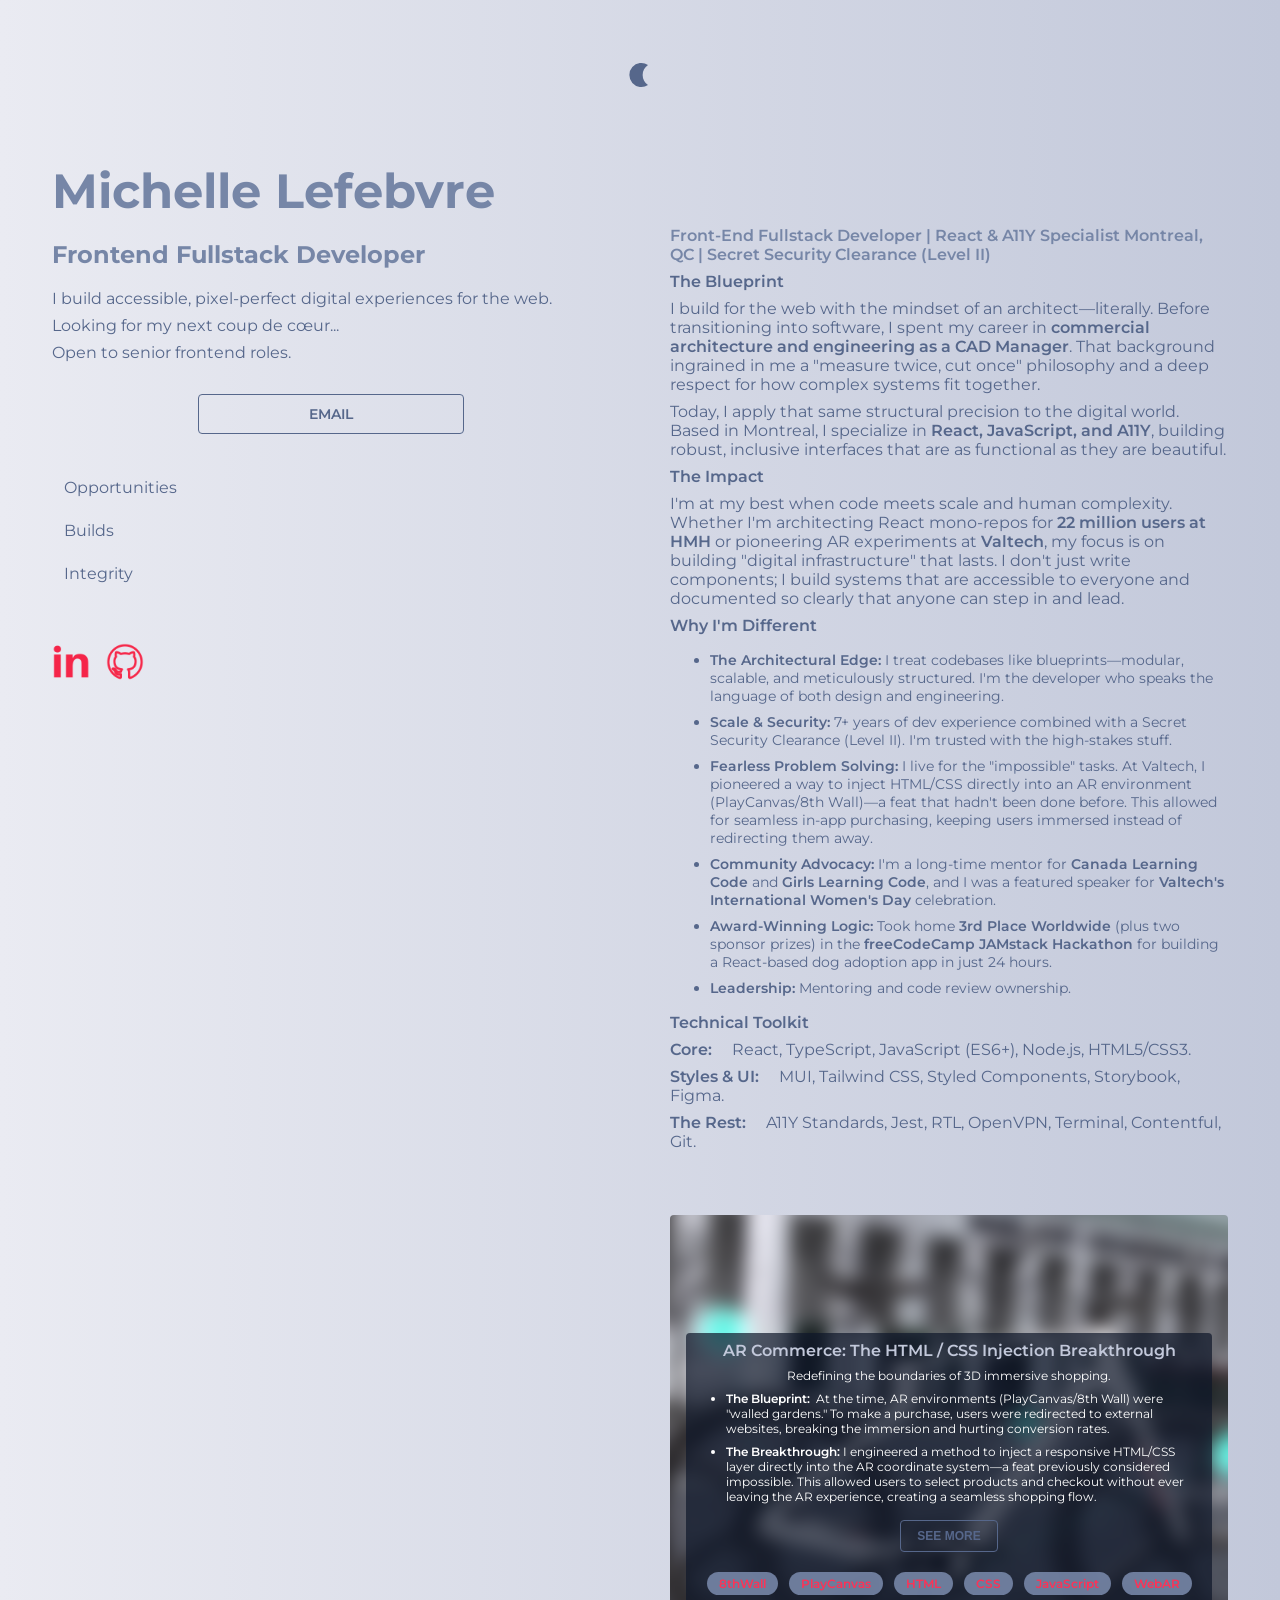
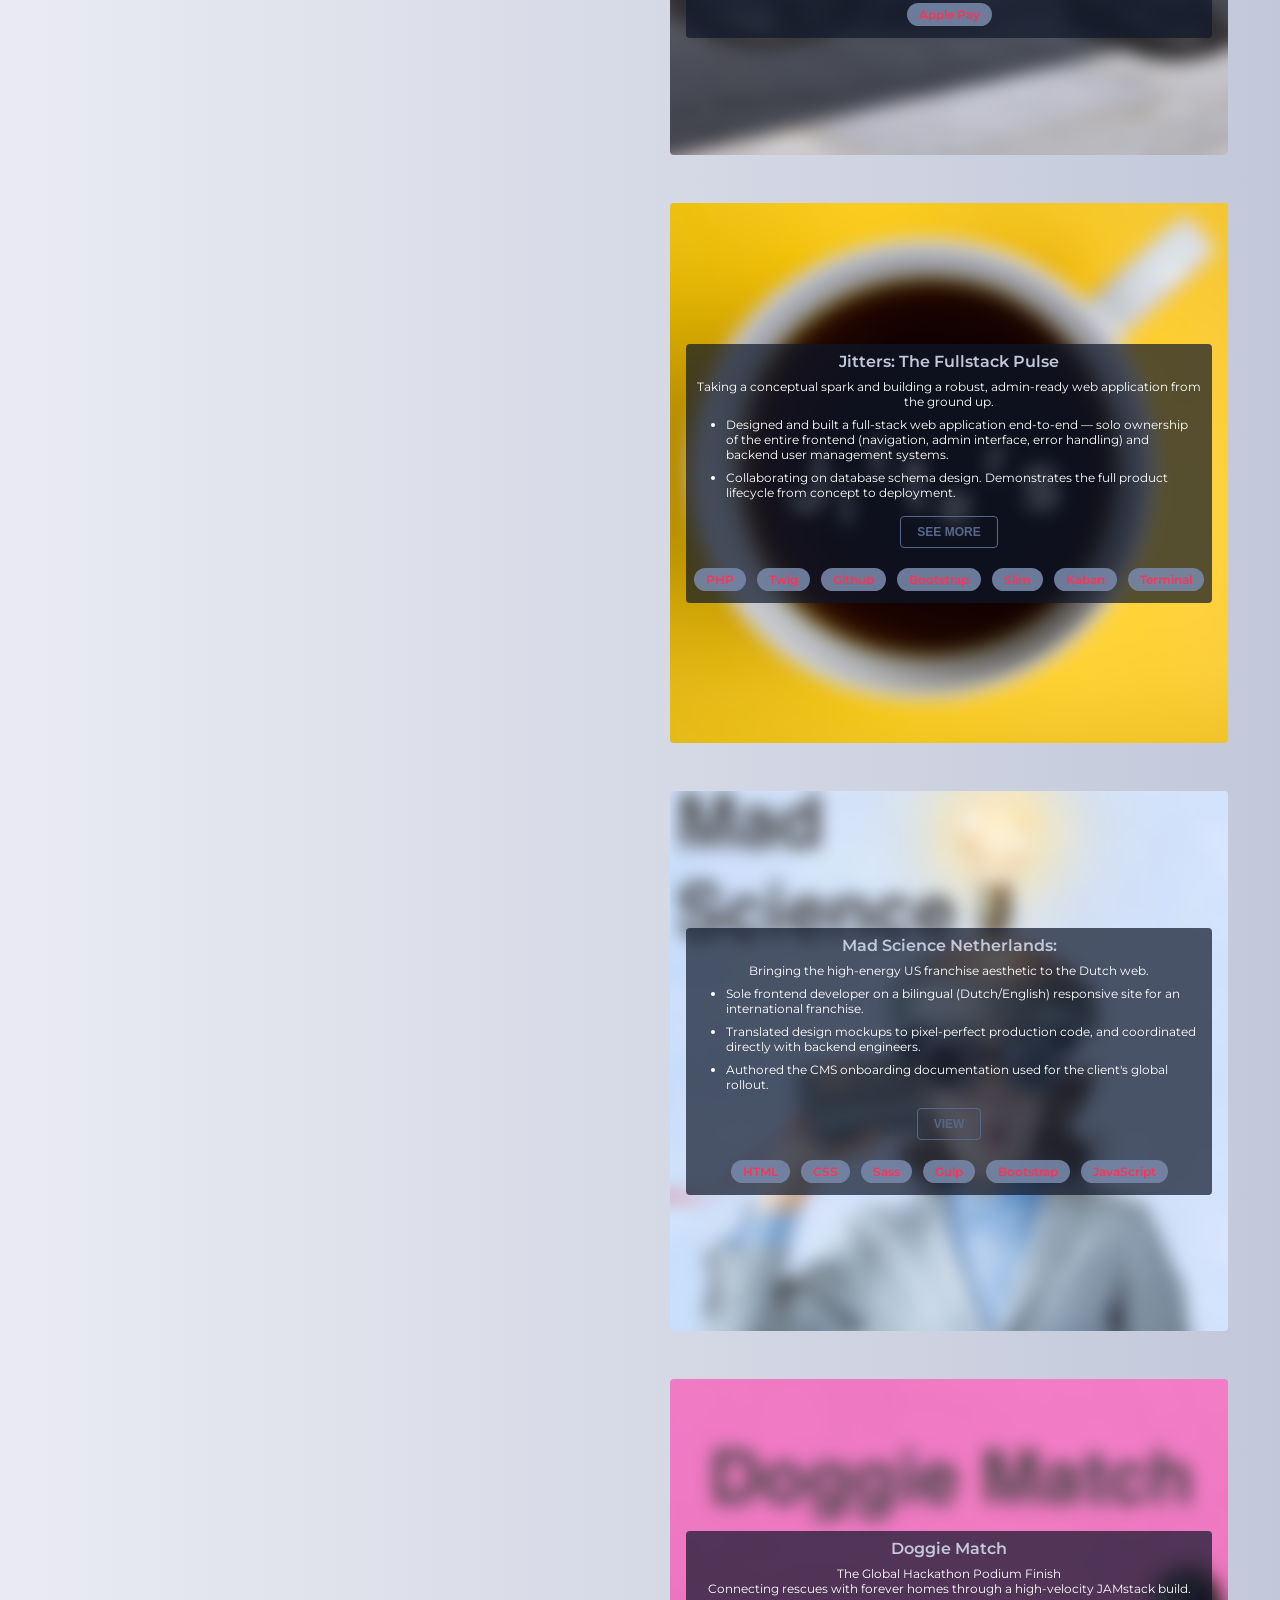
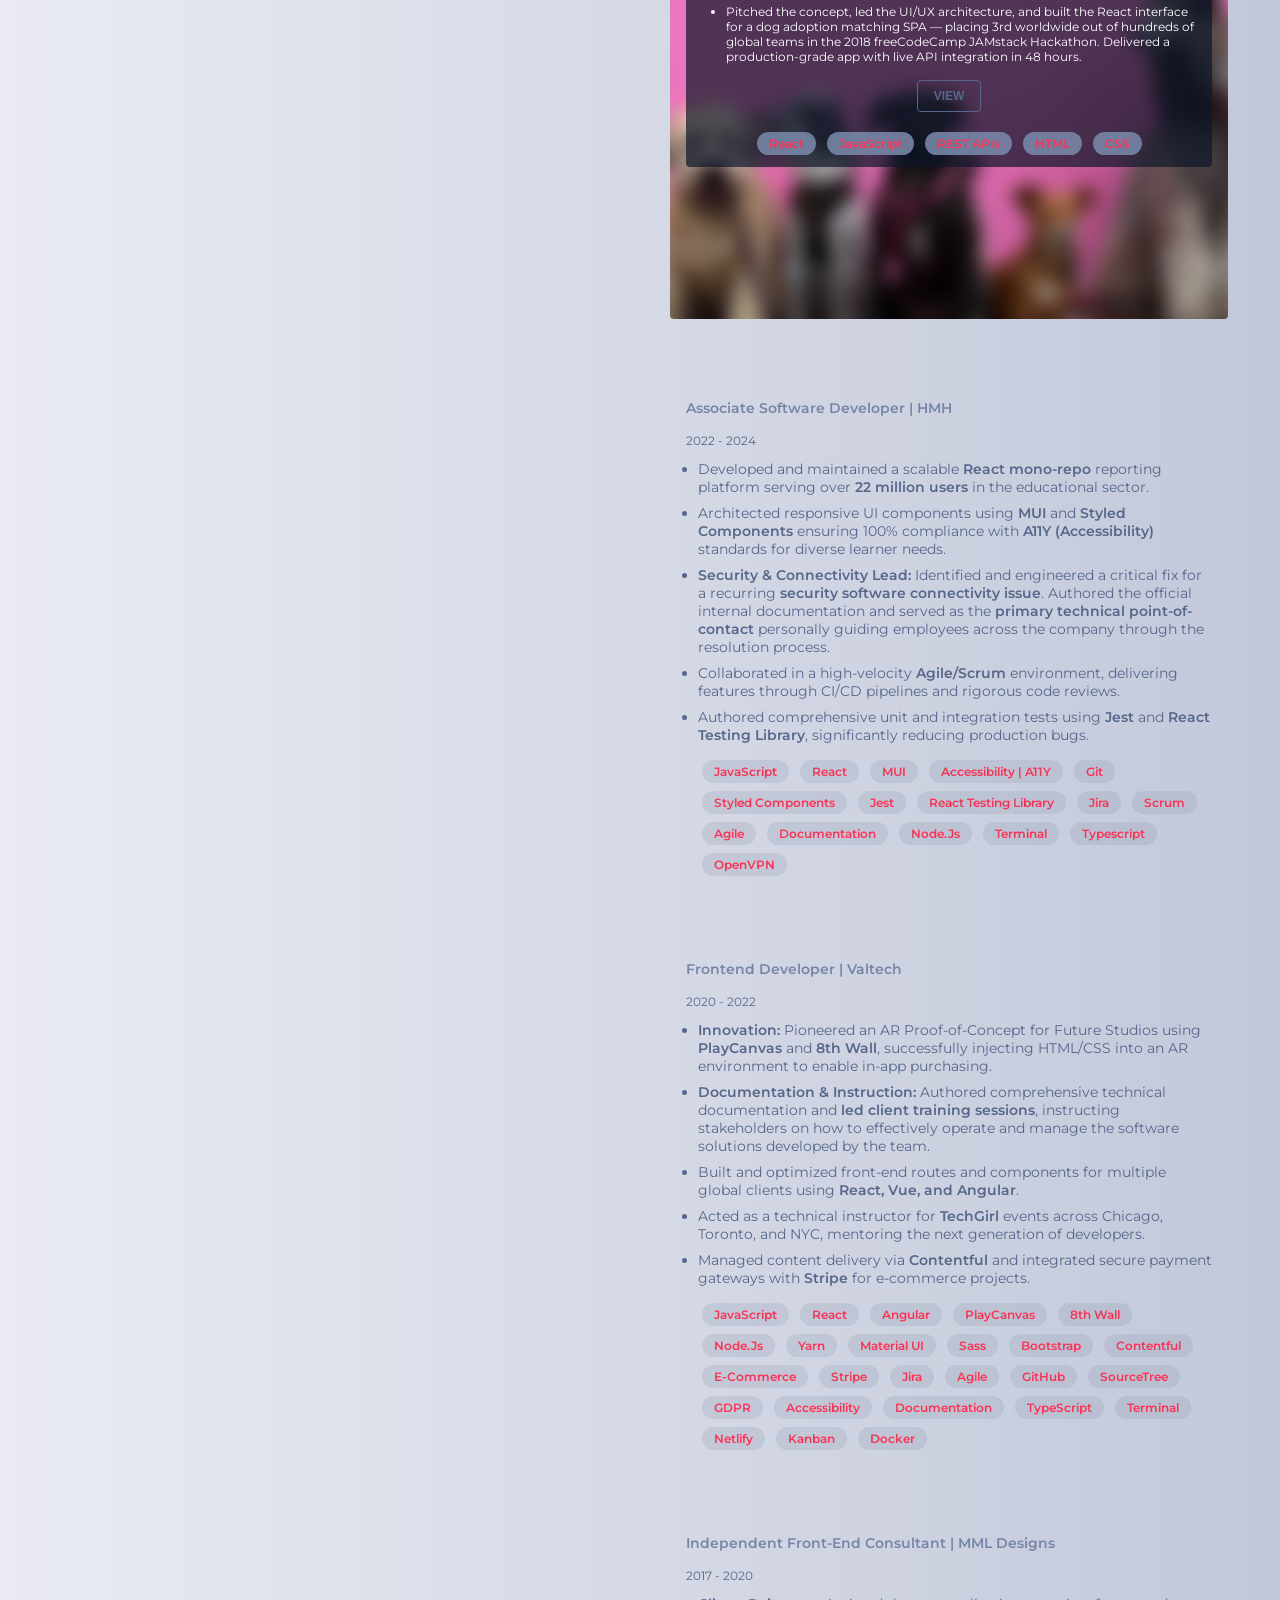
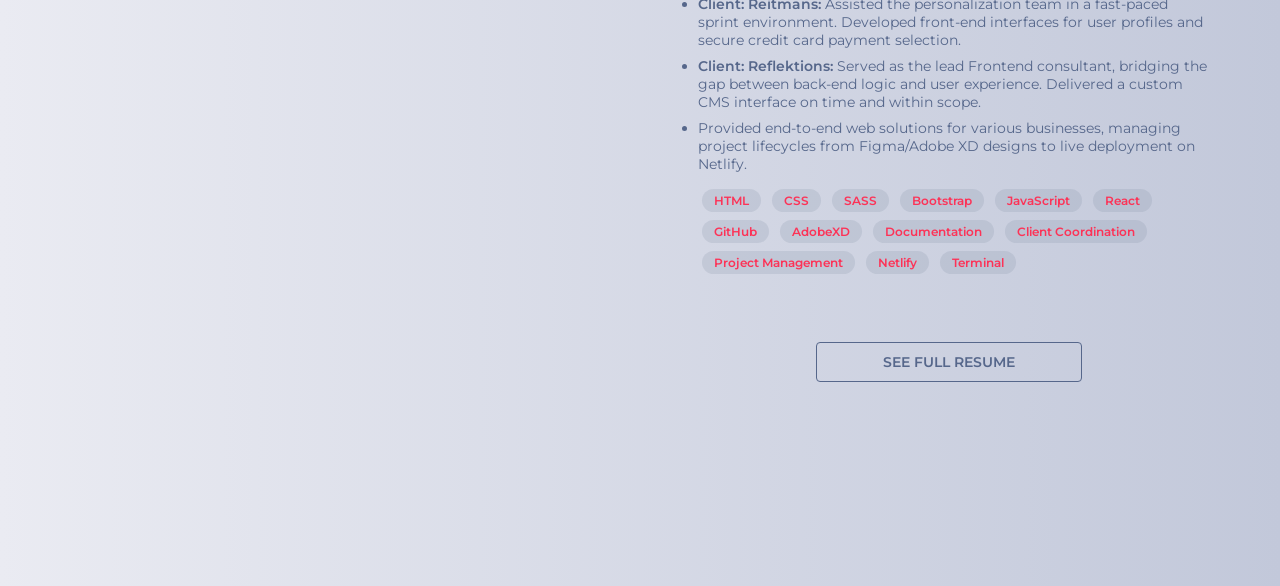
==== commit 56abd872: "add resume revise content of pills and project descriptions" ====
--- a/index.html
+++ b/index.html
@@ -60,7 +60,8 @@
                     <h1>Michelle Lefebvre</h1>
                     <h2 class="subtitle">Frontend Fullstack Developer</h2>
                     <p>I build accessible, pixel-perfect digital experiences for the web.</p>
-                    <p>Looking for my next coup de cœur</p>
+                    <p>Looking for my next coup de cœur...</p>
+                    <p>Open to senior frontend roles.</p>
                     <a href="mailto:mmldesigns007@gmail.com" target="_blank" rel="noopener noreferrer" class="resume">
                         Email</a>
                     <nav id="nav-drawer" aria-label="Primary navigation">
@@ -145,6 +146,9 @@
                             <span>freeCodeCamp JAMstack
                                 Hackathon</span> for building a React-based dog adoption app in just 24 hours.
                         </li>
+                        <li><span>Leadership: </span>
+                            Mentoring and code review ownership.
+                        </li>
                     </ul>
 
                     <p><span class="about-titles">Technical Toolkit</span></p>
@@ -155,7 +159,8 @@
                     <p><span class="about-titles">Styles &amp; UI: </span>MUI, Tailwind CSS, Styled Components,
                         Storybook, Figma.
                     </p>
-                    <p><span class="about-titles">The Rest: </span>A11Y Standards, Jest, RTL, Contentful, Git.
+                    <p><span class="about-titles">The Rest: </span>A11Y Standards, Jest, RTL, OpenVPN, Terminal,
+                        Contentful, Git.
                     </p>
 
                 </section>
@@ -222,21 +227,13 @@
                             <p class="prj-text">Taking a conceptual spark and building a robust, admin-ready web
                                 application from the ground up.
                             </p>
-
                             <ul class="prj-ul">
-                                <li class="prj-text"><span>The Blueprint: </span> This was my brainchild from the start.
-                                    I handled everything from the initial concept and site design to
-                                    the high-fidelity UI. The goal was to create a seamless user flow that balanced a
-                                    clean public interface with a
-                                    powerful, secure backend.
-                                </li>
-                                <li class="prj-text"><span>The Breakthrough: </span>I was solely responsible for the
-                                    design and frontend, including the main navigation, the admin
-                                    interface, and all error handling. On the backend, I built out the user management
-                                    systems (add/delete/register) and
-                                    collaborated with a team member on the database schema, ensuring the data
-                                    architecture was as lean as the Slim
-                                    micro-framework itself.
+                                <li class="prj-text">Designed and built a full-stack web application end-to-end — solo
+                                    ownership of the entire frontend (navigation, admin interface, error handling) and
+                                    backend user management systems.
+                                </li>
+                                <li class="prj-text">Collaborating on database schema design. Demonstrates the full
+                                    product lifecycle from concept to deployment.
                                 </li>
                             </ul>
                             <button onclick="modalJitters.showModal()" class="btn-open" aria-haspopup="dialog"
@@ -244,10 +241,11 @@
                             <p class="pill">
                                 <span>PHP</span>
                                 <span>Twig</span>
+                                <span>Github</span>
                                 <span>Bootstrap</span>
                                 <span>Slim</span>
-                                <span>HTML</span>
-                                <span>CSS</span>
+                                <span>Kaban</span>
+                                <span>Terminal</span>
                             </p>
                         </div>
                     </div>
@@ -277,17 +275,14 @@
                             <p class="prj-text">Bringing the high-energy US franchise aesthetic to the Dutch web.</p>
 
                             <ul class="prj-ul">
-                                <li class="prj-text"><span>The Blueprint: </span>The mission was to take the bold, "Mad
-                                    Scientist" look and feel of the US sites and translate it for a
-                                    bilingual (Dutch/English) audience. It had to be pixel-perfect across all browsers
-                                    and devices—no exceptions.
-                                </li>
-                                <li class="prj-text"><span>The Breakthrough: </span>I was <span> solely responsible for
-                                        the frontend,</span> translating design mockups into a responsive,
-                                    high-performance reality. Beyond the code, I acted as the bridge to the backend crew
-                                    and authored the "How-To" bibles
-                                    for their new CMS rollout, ensuring the global transition was pas de stress and the
-                                    launch was seamless.
+                                <li class="prj-text">Sole frontend developer on a bilingual (Dutch/English) responsive
+                                    site for an international franchise.
+                                </li>
+                                <li class="prj-text">Translated design mockups to pixel-perfect production code, and
+                                    coordinated directly with backend engineers.
+                                </li>
+                                <li class="prj-text">Authored the CMS onboarding documentation used for the client's
+                                    global rollout.
                                 </li>
                             </ul>
                             <button onclick="modalMadSci.showModal()" class="btn-open" aria-haspopup="dialog"
@@ -321,25 +316,15 @@
                     <div class="prj-section prj-doggie">
                         <div class="content">
                             <p class="prj-text subtitle">Doggie Match</p>
-                            <p class="prj-text">The Global Hackathon Podium Finish
+                            <p class="prj-text">The Global Hackathon Podium Finish<br>
                                 Connecting rescues with forever homes through a high-velocity JAMstack build.</p>
 
                             <ul class="prj-ul">
-                                <li class="prj-text"><span>The Blueprint:</span>For the 2018 JAMstack freeCodeCamp
-                                    Global Hackathon, we had 48 hours to solve a real-world friction
-                                    point. I pitched the <span>concept and spearheaded the design</span> for a
-                                    platform that bypassed the clunky UX of
-                                    traditional
-                                    shelters, creating a streamlined match-making experience for rescues and future
-                                    owners.
-
-                                </li>
-                                <li class="prj-text"><span>The Breakthrough: </span>Our team's execution took 3rd
-                                    place worldwide. I focused on the UI/UX architecture, ensuring the
-                                    React-driven interface felt intuitive and "swipe-ready." By leveraging a lean
-                                    JAMstack approach, we integrated external
-                                    APIs to pull real-time data, delivering a production-grade Single Page
-                                    Application (SPA) in a single weekend.
+                                <li class="prj-text">Pitched the concept, led the UI/UX
+                                    architecture, and built the React interface for a dog
+                                    adoption matching SPA — placing 3rd worldwide out of hundreds of global teams in the
+                                    2018 freeCodeCamp JAMstack Hackathon. Delivered a production-grade app with live API
+                                    integration in 48 hours.
                                 </li>
                             </ul>
                             <button onclick="modalDog.showModal()" class="btn-open" aria-haspopup="dialog"
@@ -406,8 +391,7 @@
                                 <span>JavaScript</span>
                                 <span>React</span>
                                 <span>MUI</span>
-                                <span>Accessibility</span>
-                                <span>A11Y</span>
+                                <span>Accessibility | A11Y</span>
                                 <span>Git</span>
                                 <span>Styled Components</span>
                                 <span>Jest</span>
@@ -417,12 +401,9 @@
                                 <span>Agile</span>
                                 <span>documentation</span>
                                 <span>Node.js</span>
+                                <span>Terminal</span>
                                 <span>Typescript</span>
                                 <span>OpenVPN</span>
-                                <span>Docker</span>
-                                <span>Jenkins</span>
-                                <span>HTML</span>
-                                <span>CSS</span>
                             </div>
                         </div>
                     </div>
@@ -457,8 +438,6 @@
                                 <span>Material UI</span>
                                 <span>Sass</span>
                                 <span>Bootstrap</span>
-                                <span>Tailwind</span>
-                                <span>Vue</span>
                                 <span>Contentful</span>
                                 <span>E-commerce</span>
                                 <span>Stripe</span>
@@ -469,16 +448,11 @@
                                 <span>GDPR</span>
                                 <span>Accessibility</span>
                                 <span>Documentation</span>
-                                <span>Sitecore</span>
                                 <span>TypeScript</span>
                                 <span>Terminal</span>
-                                <span>Ruby</span>
                                 <span>Netlify</span>
-                                <span>AWS</span>
                                 <span>Kanban</span>
                                 <span>Docker</span>
-                                <span>HTML</span>
-                                <span>CSS</span>
                             </div>
                         </div>
                     </div>
@@ -505,7 +479,6 @@
                                 <span>React</span>
                                 <span>GitHub</span>
                                 <span>AdobeXD</span>
-                                <span>Design</span>
                                 <span>Documentation</span>
                                 <span>client coordination</span>
                                 <span>project management</span>
@@ -514,7 +487,7 @@
                             </div>
                         </div>
                     </div>
-                    <a href="images/Resume-Lefebvre2026.pdf" target="_blank" rel="noopener noreferrer"
+                    <a href="images/Michelle_Lefebvre_Frontend_Developer.pdf" target="_blank" rel="noopener noreferrer"
                         class="resume">See Full
                         Resume</a>
                 </section>
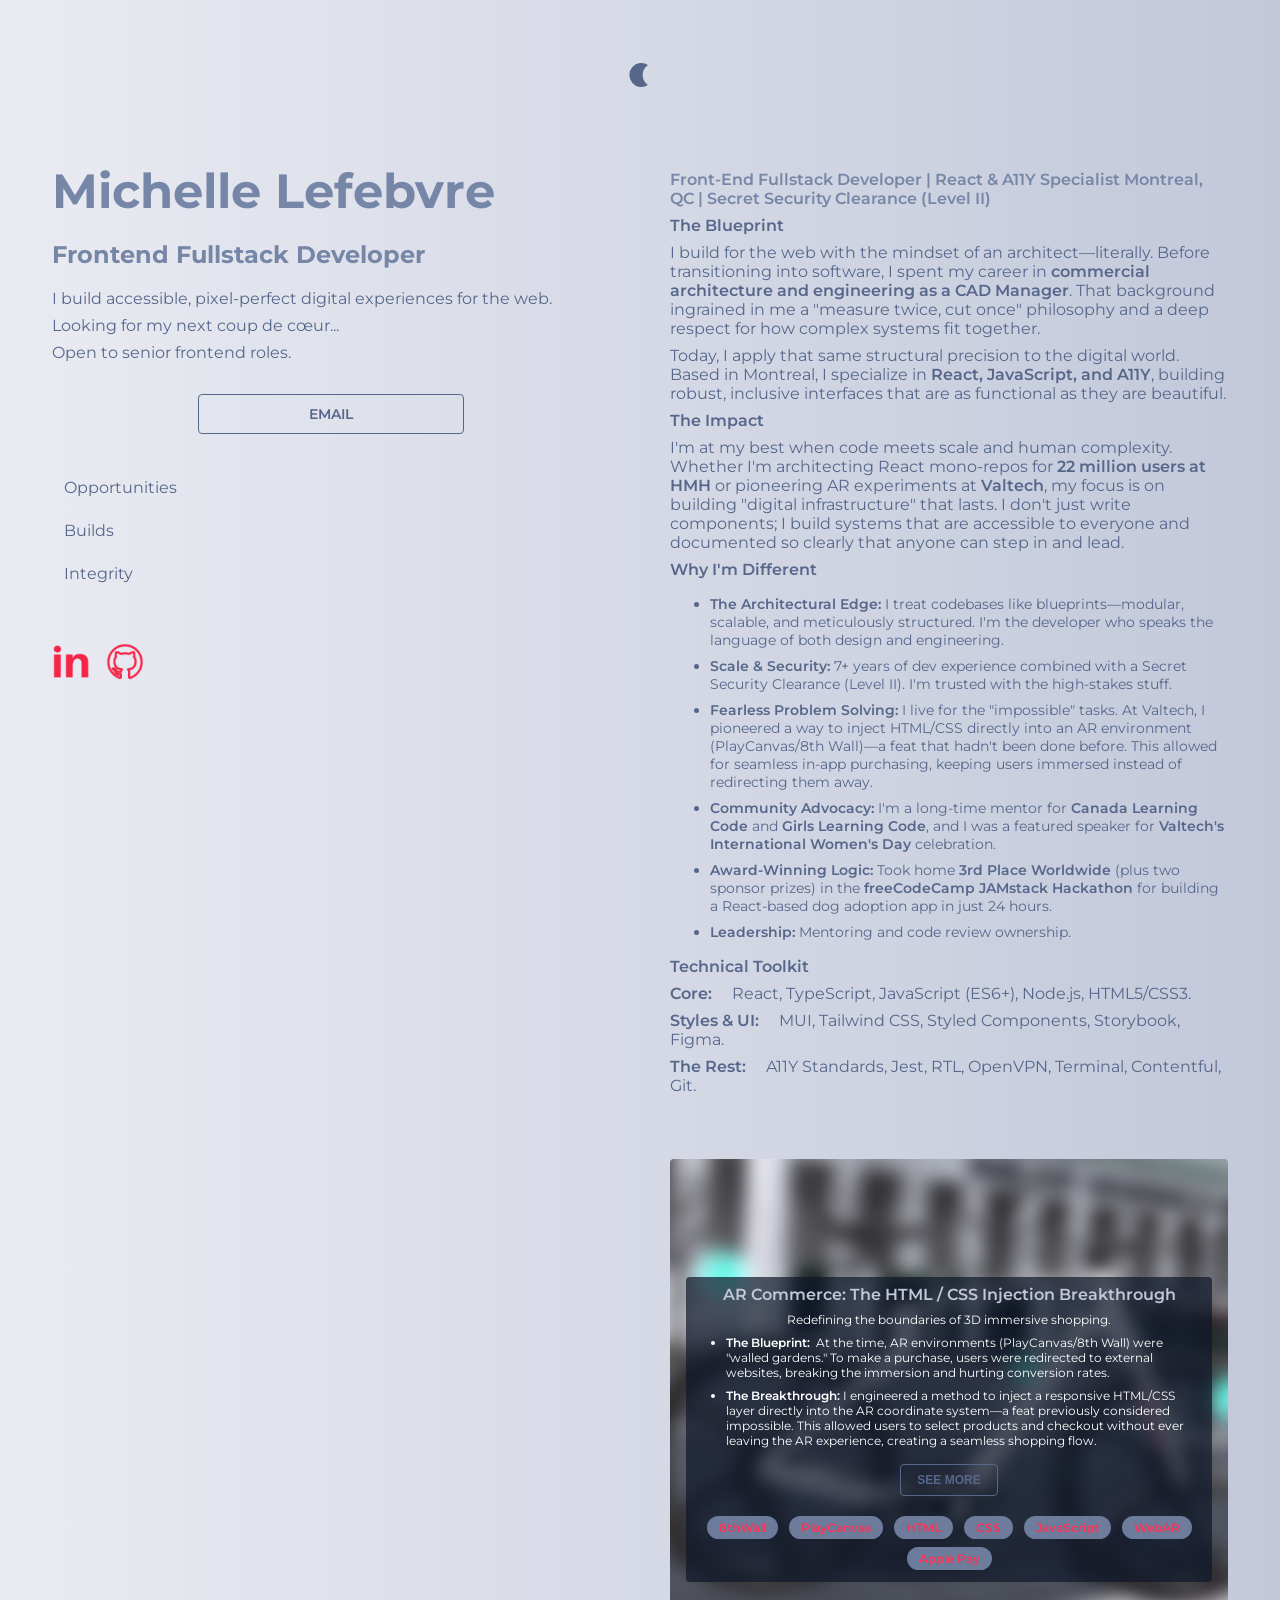
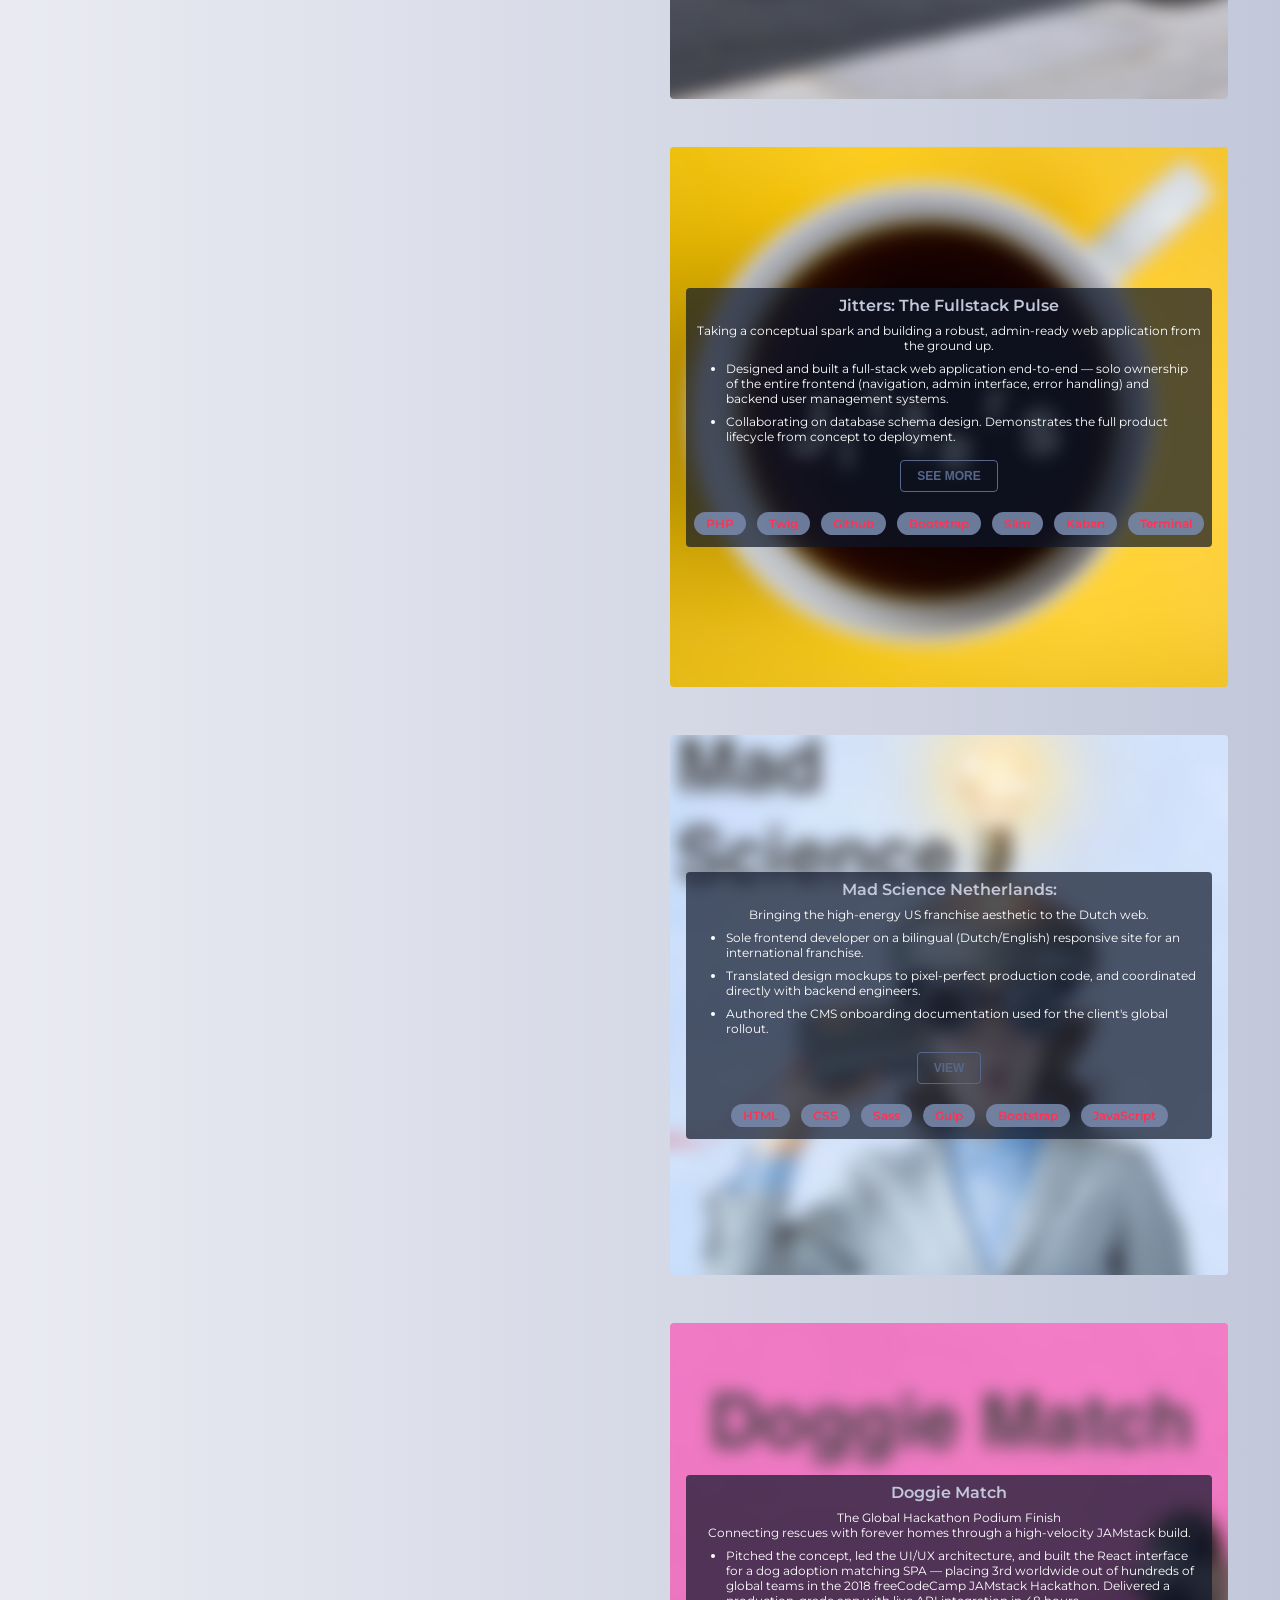
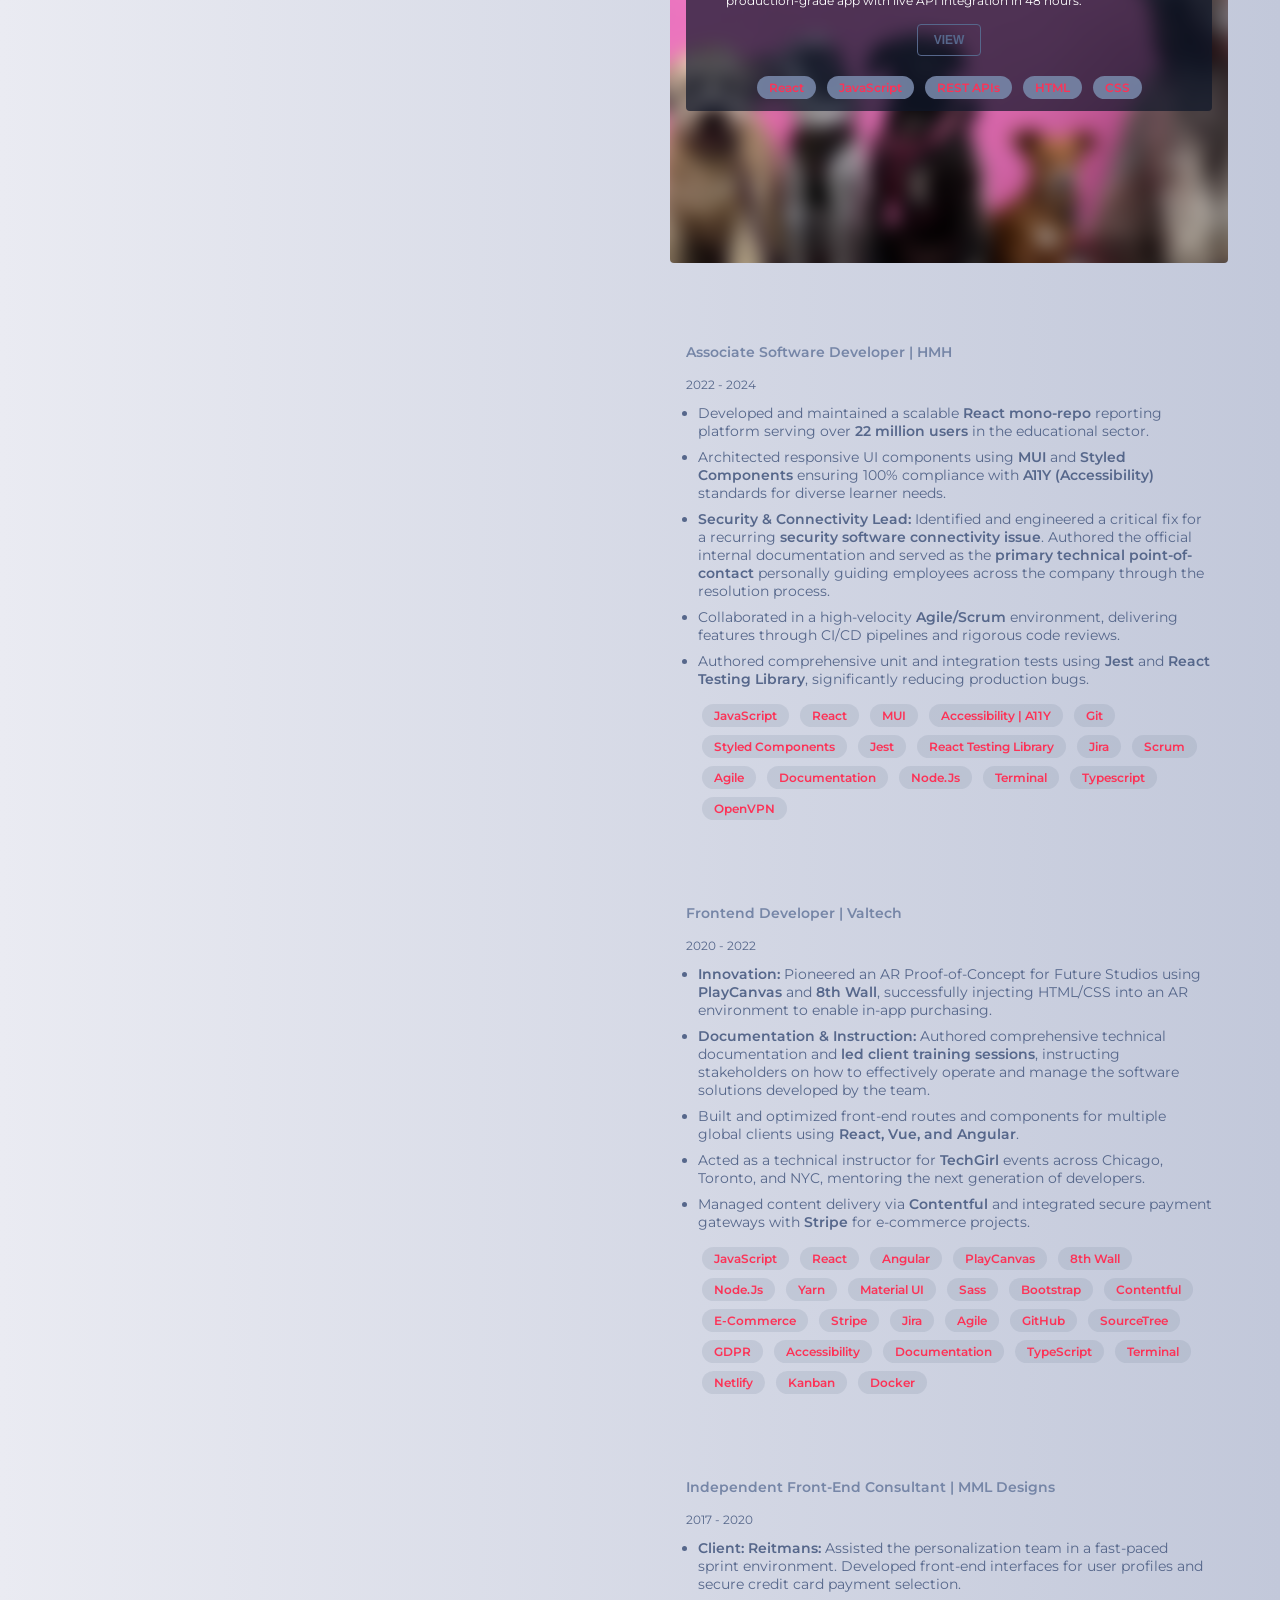
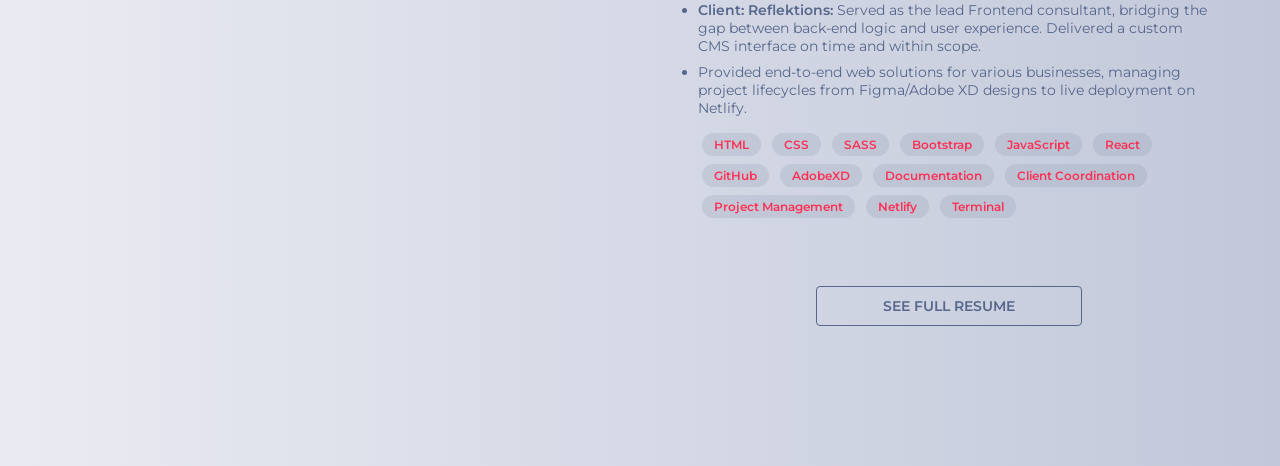
==== commit aeb51459: "W3C code validation, add meta tags" ====
--- a/index.html
+++ b/index.html
@@ -5,7 +5,25 @@
     <meta charset="UTF-8">
     <meta name="viewport" content="width=device-width, initial-scale=1.0">
     <link rel="icon" href="images/MMLlogo.png" type="image/x-icon">
-    <title>Building... Michelle Lefebvre</title>
+    <title>Michelle Lefebvre — Portfolio</title>
+    <meta name="description"
+        content="Michelle Lefebvre's portfolio — Frontend Full stack developer building thoughtful, accessible digital experiences.">
+    <meta name="author" content="Michelle Lefebvre">
+
+    <!-- Open Graph -->
+    <meta property="og:title" content="Michelle Lefebvre — Portfolio">
+    <meta property="og:description"
+        content="UX designer and front-end developer building thoughtful, accessible digital experiences.">
+    <meta property="og:type" content="website">
+    <meta property="og:image" content="images/MMLlogo.png">
+    <meta property="og:url" content="https://michelle-lefebvre.github.io/Portfolio2026/">
+
+    <!-- Twitter Card -->
+    <meta name="twitter:card" content="summary_large_image">
+    <meta name="twitter:title" content="Michelle Lefebvre — Portfolio">
+    <meta name="twitter:description"
+        content="UX designer and front-end developer building thoughtful, accessible digital experiences.">
+    <meta name="twitter:image" content="images/MMLlogo.png">
     <script src="script.js" defer></script>
     <link rel="stylesheet" href="style.css">
     <link rel="preconnect" href="https://fonts.googleapis.com">
@@ -18,7 +36,7 @@
 <body>
     <a href="#main-content" class="skip-link">Skip to main content</a>
 
-    <section id="home">
+    <div id="home">
         <!-- MOBILE TOP BAR: dark mode left, nav toggle right -->
         <header>
             <button onclick="toggleDarkMode()" id="toggle" aria-label="Toggle dark mode" aria-pressed="false">
@@ -72,11 +90,13 @@
                     <div class="social">
                         <a href="https://www.linkedin.com/in/michellelefebvre1/" aria-label="LinkedIn profile"
                             target="_blank" rel="noopener noreferrer">
-                            <img src="images/linkedin.png" alt="" width="38" class="social" aria-hidden="true">
+                            <img src="images/linkedin.png" alt="LinkedIn profile" width="38" class="social"
+                                aria-hidden="true">
                         </a>
                         <a href="https://github.com/Michelle-Lefebvre" aria-label="GitHub profile" target="_blank"
                             rel="noopener noreferrer">
-                            <img src="images/github.png" alt="" width="38" class="social" aria-hidden="true">
+                            <img src="images/github.png" alt="Github profile" width="38" class="social"
+                                aria-hidden="true">
                         </a>
                     </div>
                 </div>
@@ -494,7 +514,7 @@
 
             </main>
         </div>
-    </section>
+    </div>
 
 </body>
 
--- a/style.css
+++ b/style.css
@@ -36,13 +36,12 @@
   padding: 0;
   margin: -1px;
   overflow: hidden;
-  clip: rect(0, 0, 0, 0);
+  clip-path: inset(50%);
   white-space: nowrap;
   border: 0;
 }
 
 .skip-link {
-  clip: rect(0 0 0 0);
   clip-path: inset(50%);
   height: 1px;
   overflow: hidden;
@@ -52,7 +51,6 @@
 }
 
 .skip-link:focus {
-  clip: auto;
   clip-path: none;
   height: auto;
   overflow: visible;
@@ -92,13 +90,13 @@
     var(--color-bg-secondary) 100%
   );
   color: var(--color-text);
-
-  #dark-icon {
-    display: block;
-  }
-  #light-icon {
-    display: none;
-  }
+}
+
+body #dark-icon {
+  display: block;
+}
+body #light-icon {
+  display: none;
 }
 
 body.dark-mode {
@@ -108,19 +106,19 @@
   --color-accent-primary: #fc3357;
   --color-text-title: #e2e8f0;
   --color-text: #7e8b9e;
-
-  #dark-icon {
-    display: none;
-  }
-  #light-icon {
-    display: block;
-  }
-  .prj-text.subtitle {
-    color: var(--color-text-title);
-  }
-  p.pill span {
-    background-color: var(--color-bg-secondary);
-  }
+}
+
+body.dark-mode #dark-icon {
+  display: none;
+}
+body.dark-mode #light-icon {
+  display: block;
+}
+body.dark-mode .prj-text.subtitle {
+  color: var(--color-text-title);
+}
+body.dark-mode p.pill span {
+  background-color: var(--color-bg-secondary);
 }
 
 /* =====================
@@ -401,6 +399,9 @@
 section#home {
   margin-top: 0;
 }
+section#about {
+  margin-top: 0;
+}
 
 .card {
   padding: 0;
@@ -429,11 +430,11 @@
   background: var(--color-hover);
   border-radius: var(--space-xs);
   outline: var(--space-xxs) solid var(--color-hover);
-
-  .card-job-title {
-    color: var(--color-accent-primary);
-    font-weight: 500;
-  }
+}
+
+.card:hover .card-job-title {
+  color: var(--color-accent-primary);
+  font-weight: 500;
 }
 
 .text-years {
@@ -578,11 +579,11 @@
     animation: fade-out 0.7s ease-out;
   }
 
-  dialog:open {
+  dialog[open] {
     animation: fade-in 0.7s ease-out;
   }
 
-  dialog:open::backdrop {
+  dialog[open]::backdrop {
     background-color: black;
     animation: backdrop-fade-in 0.7s ease-out forwards;
   }
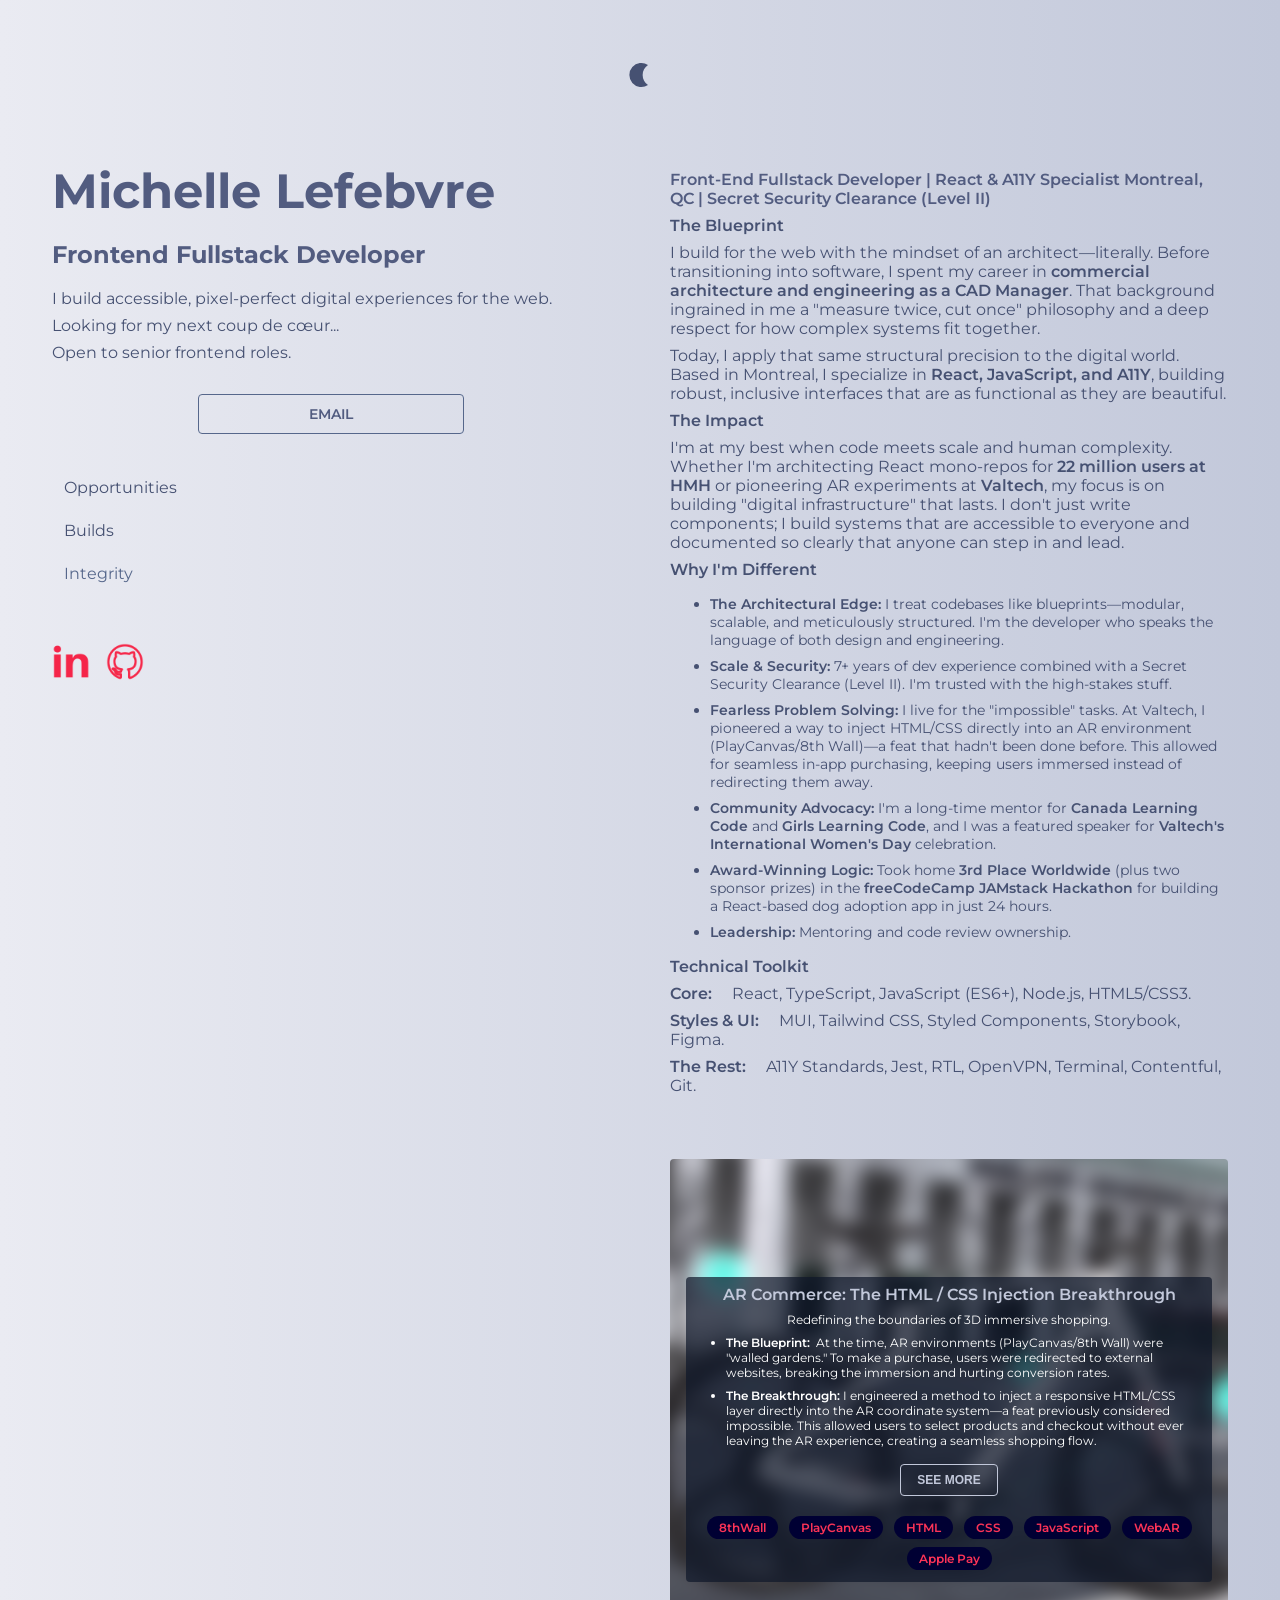
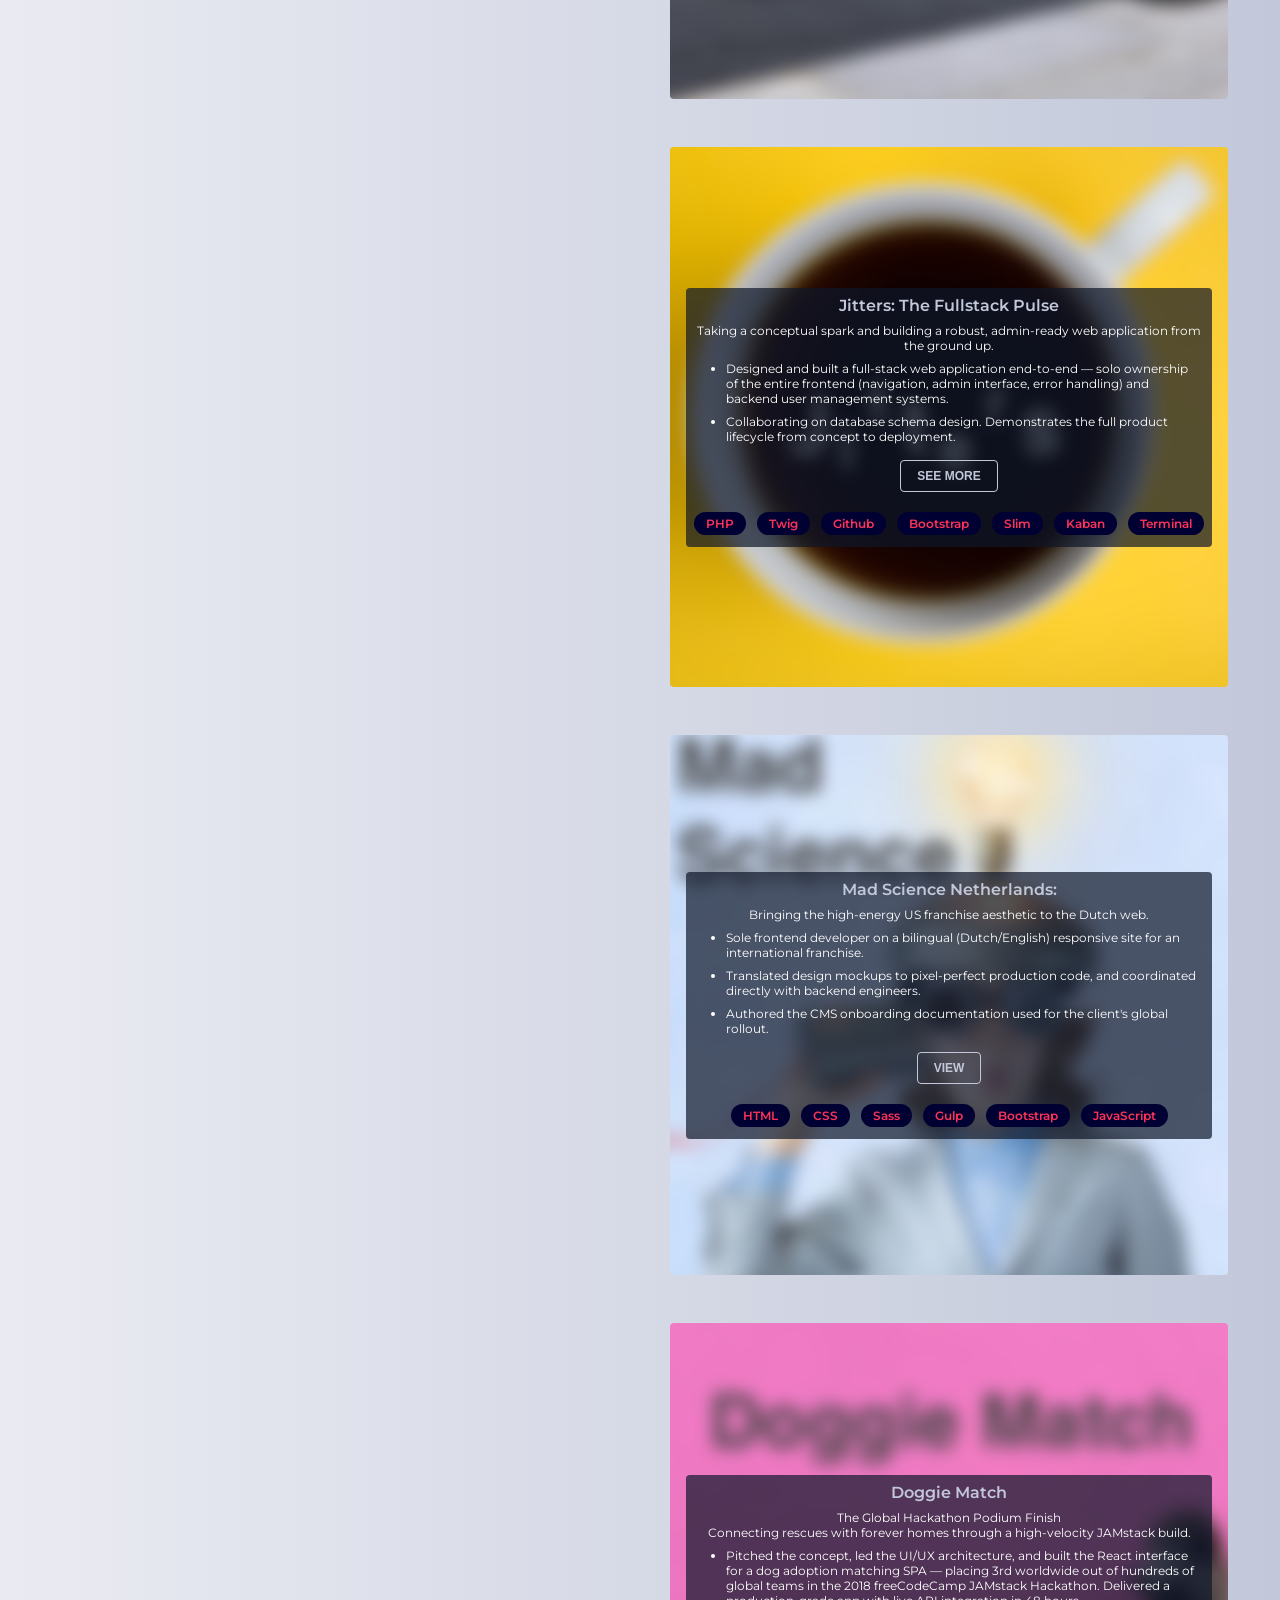
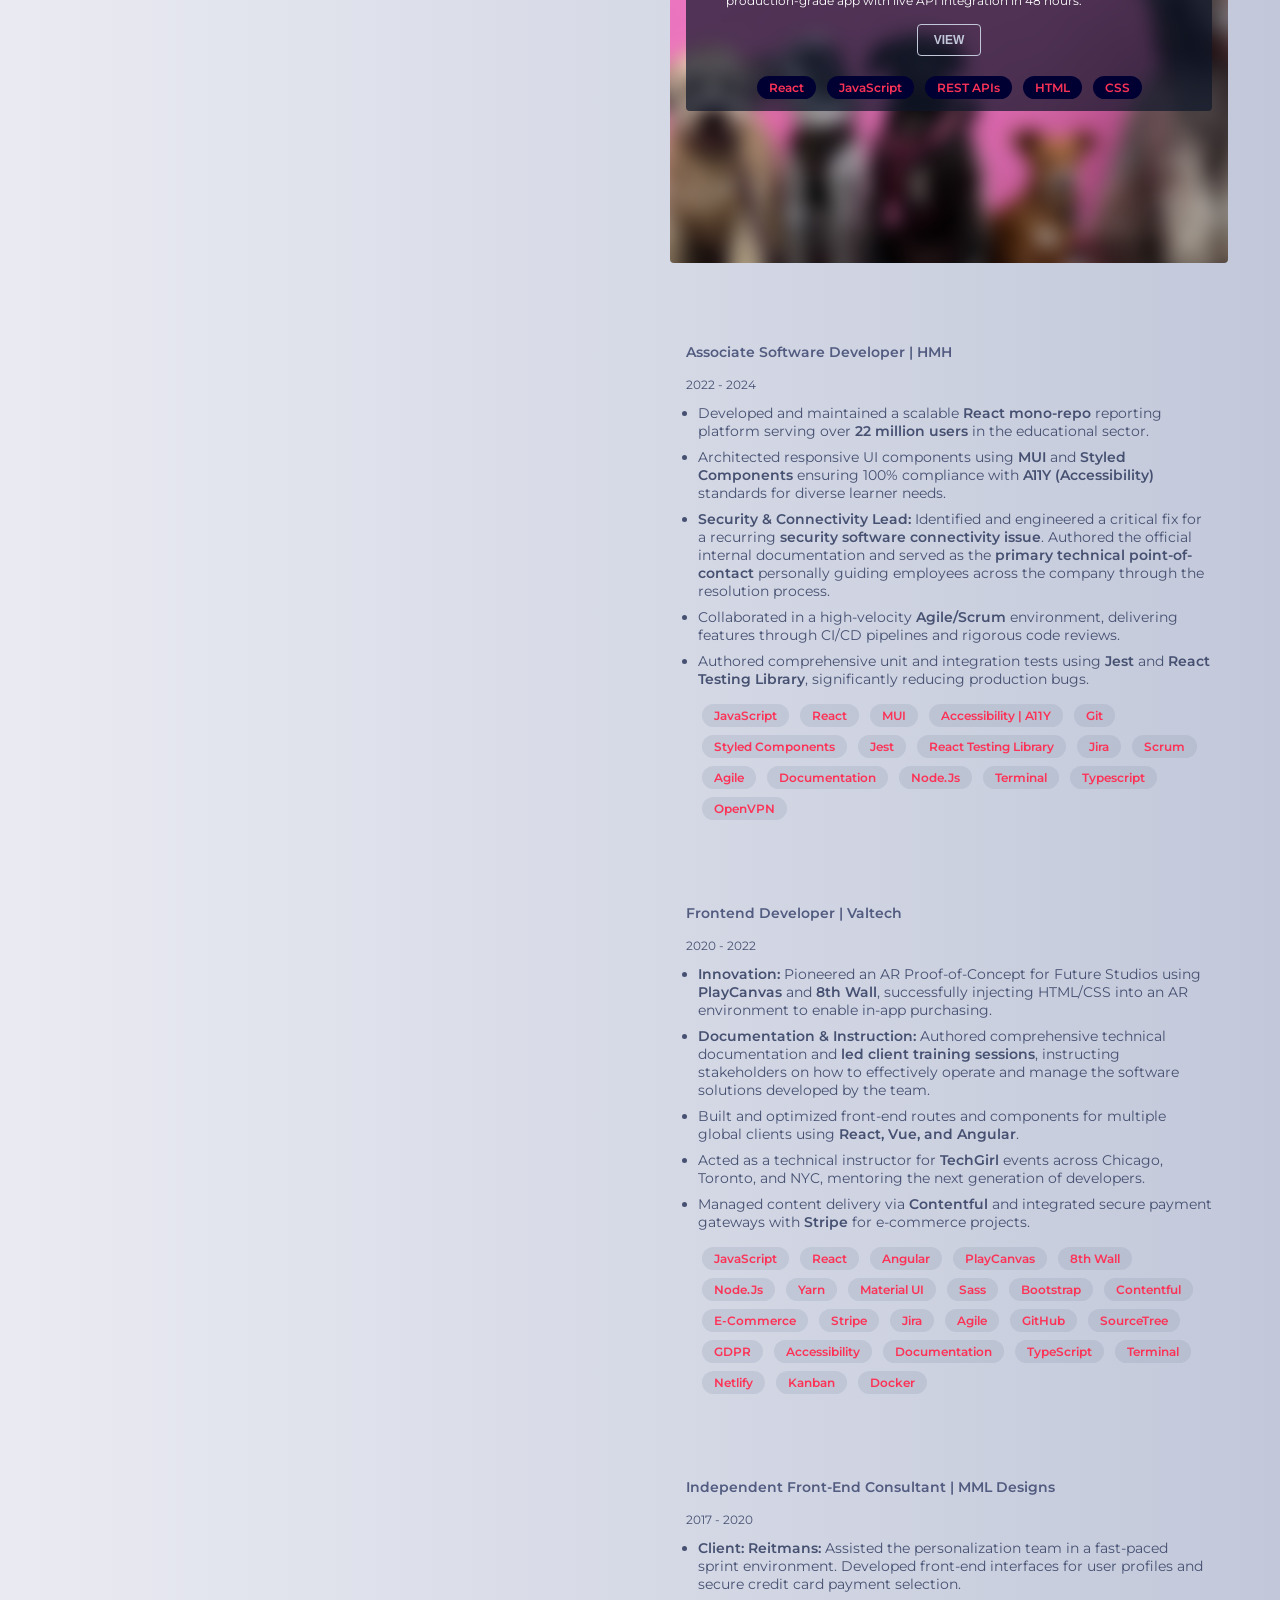
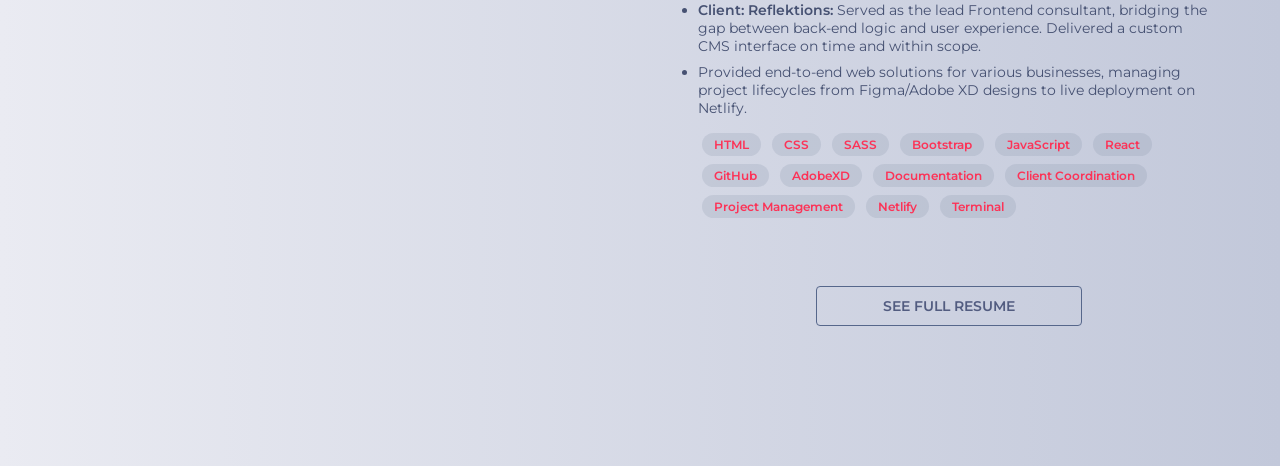
==== commit 20b3e179: "remove class from close button change color" ====
--- a/index.html
+++ b/index.html
@@ -232,7 +232,7 @@
                         <div class="link-close">
                             <a href="https://www.futurestudio.valtech.com/innovations/omniar/" target="_blank"
                                 rel="noopener noreferrer" class="resume prj-link">View OmniAR</a>
-                            <button onclick="modalAr.close()" class="closeBtn btn-open"
+                            <button onclick="modalAr.close()" class="closeBtn"
                                 aria-label="Close AR Commerce dialog">X</button>
                         </div>
                         <img src="images/Collage-AR.png"
@@ -279,7 +279,7 @@
                             <a href="images/JittersPresentation.pdf" target="_blank" rel="noopener noreferrer"
                                 class="resume prj-link">View
                                 Presentation</a>
-                            <button onclick="modalJitters.close()" class="closeBtn btn-open"
+                            <button onclick="modalJitters.close()" class="closeBtn"
                                 aria-label="Close Jitters dialog">X</button>
                         </div>
 
@@ -324,7 +324,7 @@
                             <a href="https://madsciencegroup.github.io/MSG_National_NL/public/nl-EN_index.html"
                                 target="_blank" rel="noopener noreferrer" class="resume prj-link">View Staging
                                 Site</a>
-                            <button onclick="modalMadSci.close()" class="closeBtn btn-open"
+                            <button onclick="modalMadSci.close()" class="closeBtn"
                                 aria-label="Close Mad Science dialog">X</button>
                         </div>
                         <img src="images/Collage_MadScience.jpg"
@@ -367,7 +367,7 @@
                                 rel="noopener noreferrer" class="resume prj-link">Source Code</a>
                             <a href="https://www.youtube.com/watch?v=IVsGFgJ_g6c" target="_blank"
                                 rel="noopener noreferrer" class="resume prj-link">View Video</a>
-                            <button onclick="modalDog.close()" class="closeBtn btn-open"
+                            <button onclick="modalDog.close()" class="closeBtn"
                                 aria-label="Close Doggie Match dialog">X</button>
                         </div>
                         <img src="images/Collage_DoogieMatch.png"
--- a/style.css
+++ b/style.css
@@ -3,8 +3,8 @@
   --color-bg-secondary: #c2c8da;
   --color-accent: #56678b;
   --color-accent-primary: #fc3357;
-  --color-text-title: #7686a7;
-  --color-text: #56678b;
+  --color-text-title: #525c80;
+  --color-text: #465172;
 
   --color-hover: rgba(126, 139, 158, 0.1);
   --color-hover-pill: rgba(126, 139, 158, 0.2);
@@ -120,6 +120,10 @@
 body.dark-mode p.pill span {
   background-color: var(--color-bg-secondary);
 }
+body.dark-mode .btn-open {
+  border-color: var(--color-accent);
+  color: var(--color-accent);
+}
 
 /* =====================
    TYPOGRAPHY
@@ -353,7 +357,7 @@
   border: 1px solid var(--color-accent);
   border-radius: var(--space-xs);
   font-size: var(--space-sim2);
-  color: var(--color-accent);
+  color: var(--color-text-title);
   padding: var(--button-padding);
   background: none;
   font-weight: 600;
@@ -372,6 +376,8 @@
   margin: var(--space-md) auto;
   padding: var(--space-sm) var(--space-md);
   font-size: var(--space-sim);
+  color: var(--color-bg-secondary);
+  border-color: var(--color-bg-secondary);
 }
 
 /* =====================
@@ -477,7 +483,7 @@
 }
 
 p.pill span {
-  background-color: var(--color-hover-pill-modal);
+  background-color: #003;
 }
 
 div.pill {
@@ -629,6 +635,7 @@
 .closeBtn {
   margin: auto 0 auto auto;
   border: none;
+  color: #0f172a;
   font-size: x-large;
   font-family: "Archivo Black", sans-serif;
   font-weight: 400;
@@ -650,6 +657,8 @@
 }
 
 a.prj-link {
+  border-color: #0f172a;
+  color: #0f172a;
   margin: 0;
   width: auto;
 }
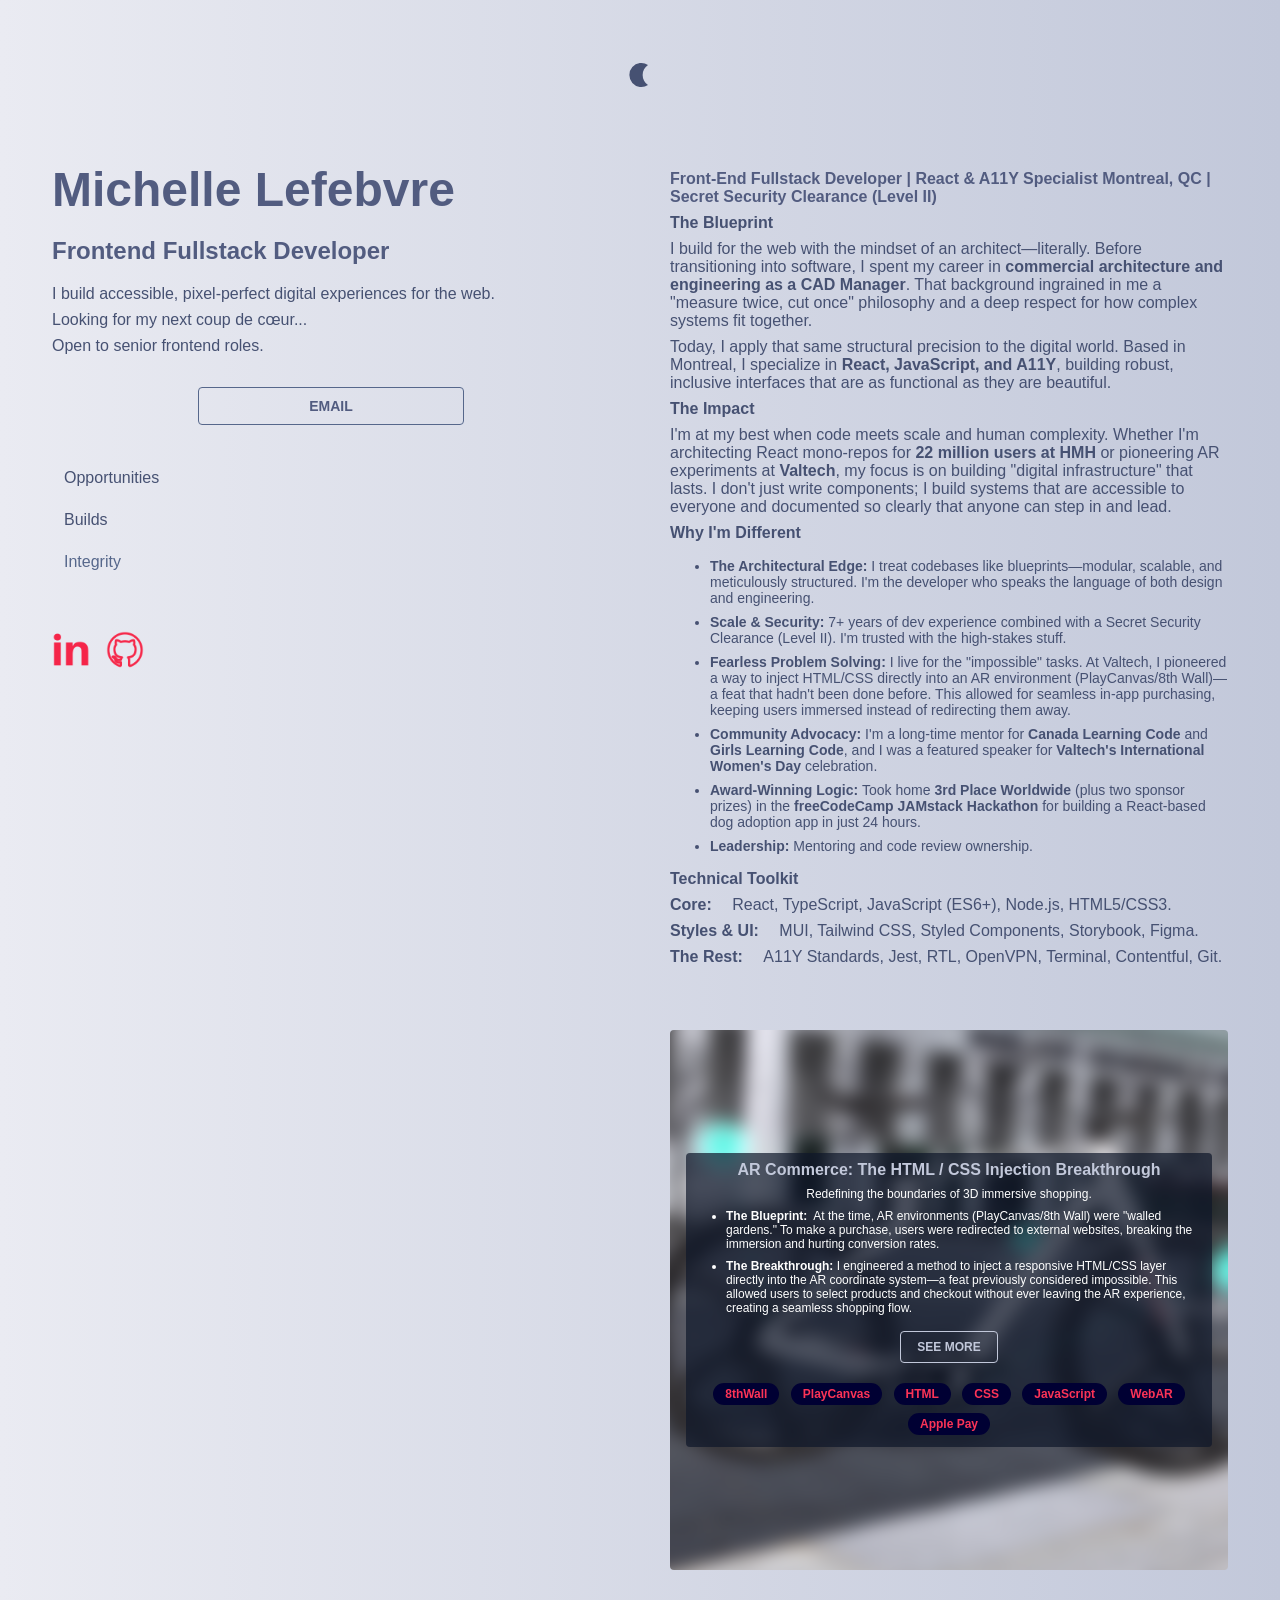
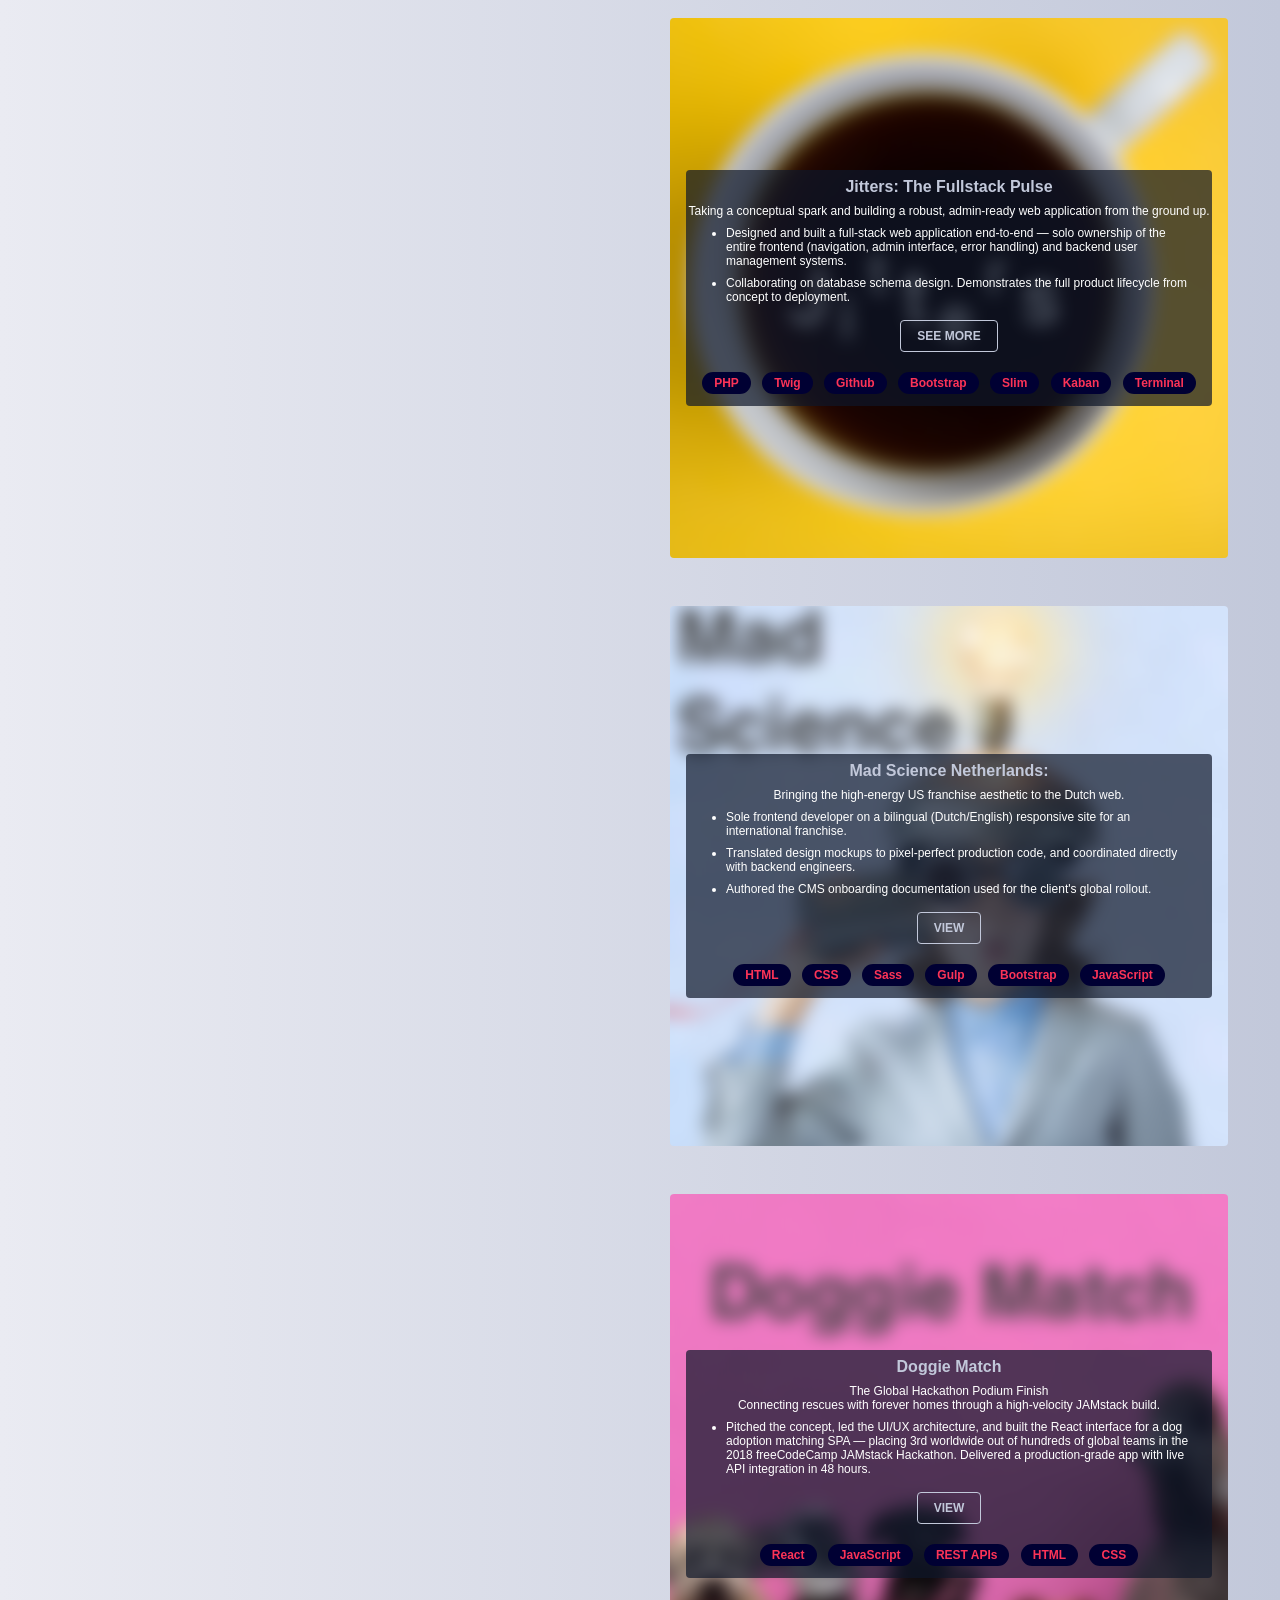
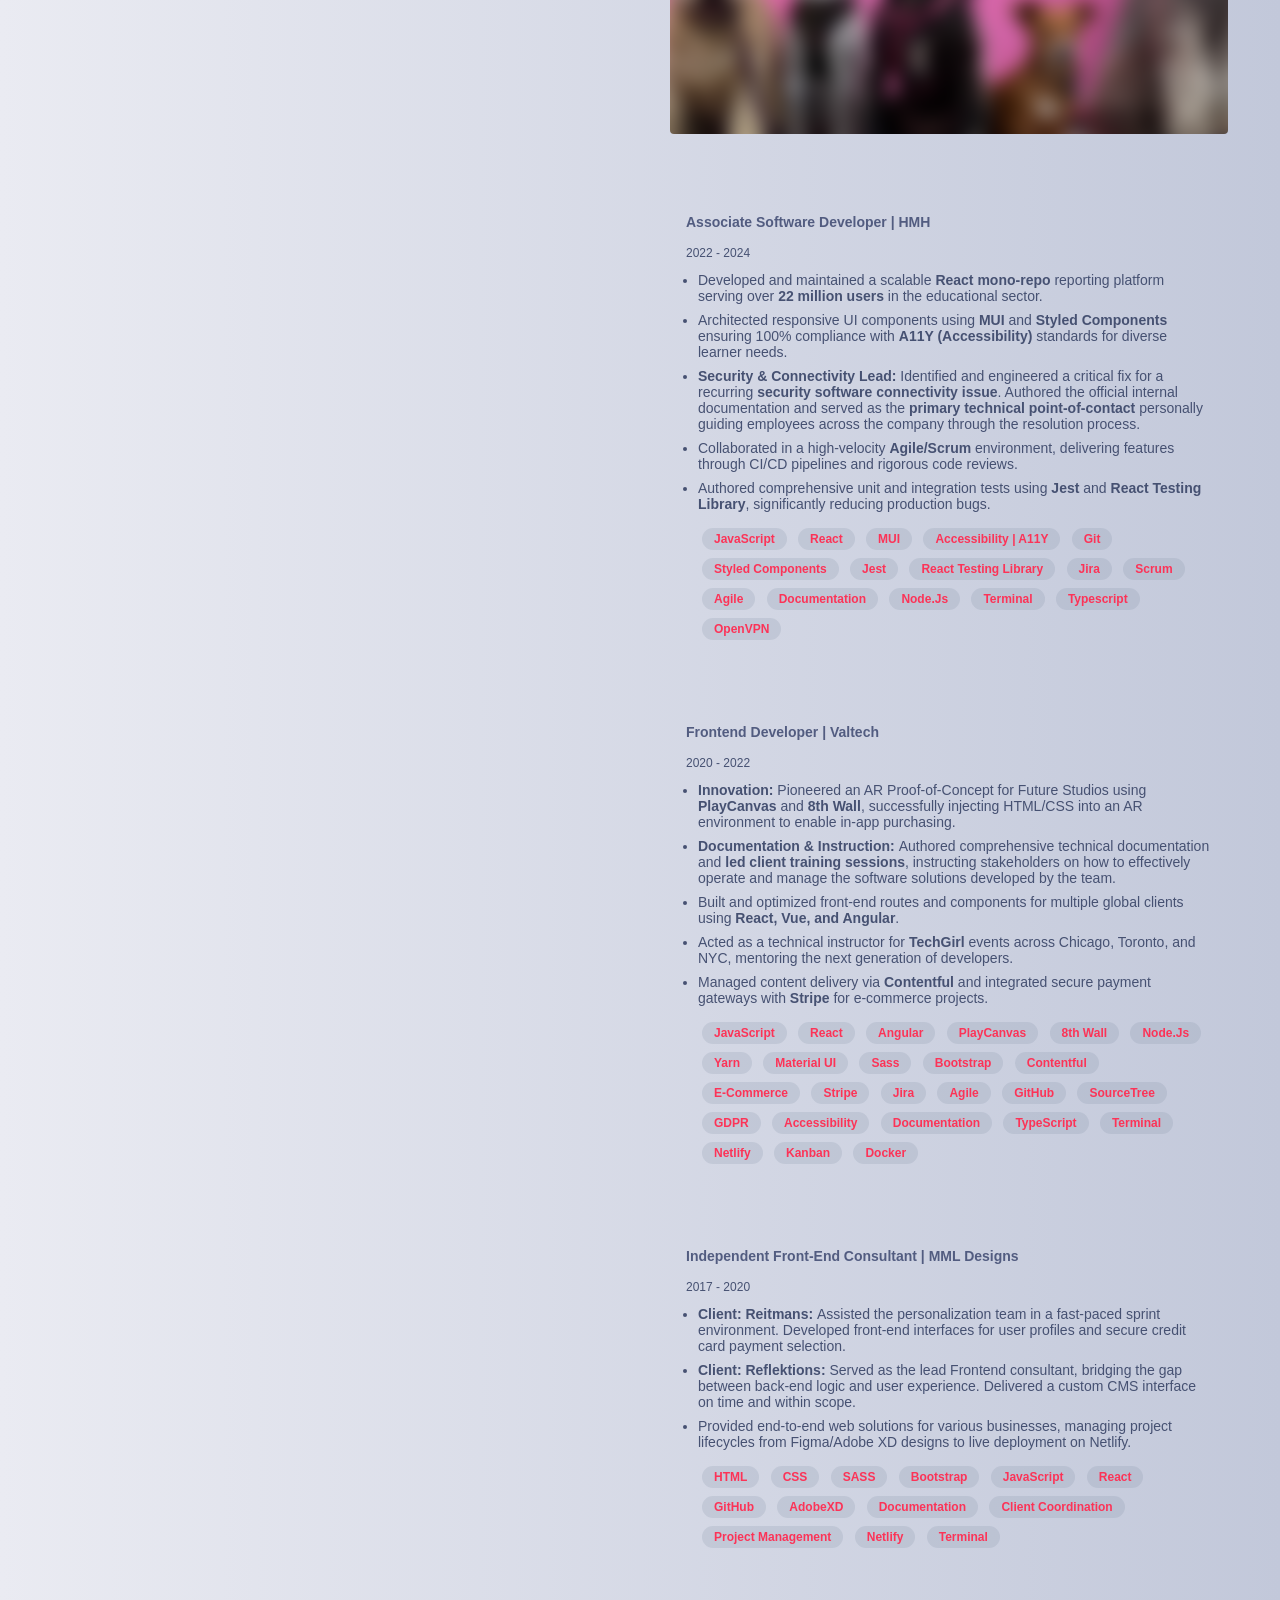
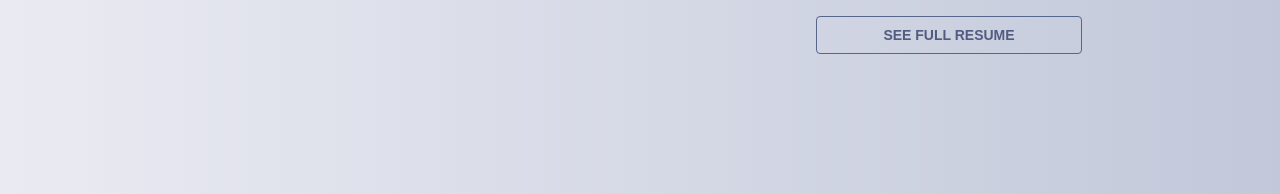
==== commit 66f4dc75: "add meta tag remove onclick set addEventListener everywhere used ClaudeCode for security changes" ====
--- a/index.html
+++ b/index.html
@@ -4,8 +4,10 @@
 <head>
     <meta charset="UTF-8">
     <meta name="viewport" content="width=device-width, initial-scale=1.0">
+    <meta http-equiv="Content-Security-Policy"
+        content="default-src 'self'; script-src 'self'; style-src 'self' https://fonts.googleapis.com; font-src 'self' https://fonts.gstatic.com; img-src 'self'; object-src 'none'; upgrade-insecure-requests">
     <link rel="icon" href="images/MMLlogo.png" type="image/x-icon">
-    <title>Michelle Lefebvre — Portfolio</title>
+    <title>Building...Michelle Lefebvre Portfolio</title>
     <meta name="description"
         content="Michelle Lefebvre's portfolio — Frontend Full stack developer building thoughtful, accessible digital experiences.">
     <meta name="author" content="Michelle Lefebvre">
@@ -39,7 +41,7 @@
     <div id="home">
         <!-- MOBILE TOP BAR: dark mode left, nav toggle right -->
         <header>
-            <button onclick="toggleDarkMode()" id="toggle" aria-label="Toggle dark mode" aria-pressed="false">
+            <button id="toggle" aria-label="Toggle dark mode" aria-pressed="false">
                 <svg width="30" height="30" id="light-icon" aria-hidden="true" focusable="false">
                     <circle cx="15" cy="15" r="6" fill="currentColor" />
                     <line id="ray" stroke="currentColor" stroke-width="2" stroke-linecap="round" x1="15" y1="1" x2="15"
@@ -59,7 +61,7 @@
       A 12 12 0 0 1 23, 5" />
                 </svg>
             </button>
-            <button id="nav-toggle" onclick="toggleDrawer()" aria-label="Open navigation" aria-expanded="false"
+            <button id="nav-toggle" aria-label="Open navigation" aria-expanded="false"
                 aria-controls="nav-drawer">
                 <svg width="24" height="24" aria-hidden="true" focusable="false">
                     <line x1="3" y1="6" x2="21" y2="6" stroke="currentColor" stroke-width="2" stroke-linecap="round" />
@@ -70,7 +72,7 @@
                 </svg>
             </button>
         </header>
-        <div class="nav-backdrop" id="nav-backdrop" onclick="closeDrawer()"></div>
+        <div class="nav-backdrop" id="nav-backdrop"></div>
 
         <div class="row">
             <div class="column fixed-col">
@@ -83,9 +85,9 @@
                     <a href="mailto:mmldesigns007@gmail.com" target="_blank" rel="noopener noreferrer" class="resume">
                         Email</a>
                     <nav id="nav-drawer" aria-label="Primary navigation">
-                        <a href="#work" onclick="closeDrawer()">Opportunities</a>
-                        <a href="#project" onclick="closeDrawer()">Builds</a>
-                        <a href="#about" onclick="closeDrawer()">Integrity</a>
+                        <a href="#work">Opportunities</a>
+                        <a href="#project">Builds</a>
+                        <a href="#about">Integrity</a>
                     </nav>
                     <div class="social">
                         <a href="https://www.linkedin.com/in/michellelefebvre1/" aria-label="LinkedIn profile"
@@ -213,7 +215,7 @@
                                     AR
                                     experience, creating a seamless shopping flow.</li>
                             </ul>
-                            <button onclick="modalAr.showModal()" class="btn-open" aria-haspopup="dialog"
+                            <button id="btn-open-ar" class="btn-open" aria-haspopup="dialog"
                                 aria-controls="modalAr">See More</button>
                             <p class="pill">
                                 <span>8thWall</span>
@@ -232,7 +234,7 @@
                         <div class="link-close">
                             <a href="https://www.futurestudio.valtech.com/innovations/omniar/" target="_blank"
                                 rel="noopener noreferrer" class="resume prj-link">View OmniAR</a>
-                            <button onclick="modalAr.close()" class="closeBtn"
+                            <button id="btn-close-ar" class="closeBtn"
                                 aria-label="Close AR Commerce dialog">X</button>
                         </div>
                         <img src="images/Collage-AR.png"
@@ -256,7 +258,7 @@
                                     product lifecycle from concept to deployment.
                                 </li>
                             </ul>
-                            <button onclick="modalJitters.showModal()" class="btn-open" aria-haspopup="dialog"
+                            <button id="btn-open-jitters" class="btn-open" aria-haspopup="dialog"
                                 aria-controls="modalJitters">See more</button>
                             <p class="pill">
                                 <span>PHP</span>
@@ -279,7 +281,7 @@
                             <a href="images/JittersPresentation.pdf" target="_blank" rel="noopener noreferrer"
                                 class="resume prj-link">View
                                 Presentation</a>
-                            <button onclick="modalJitters.close()" class="closeBtn"
+                            <button id="btn-close-jitters" class="closeBtn"
                                 aria-label="Close Jitters dialog">X</button>
                         </div>
 
@@ -305,7 +307,7 @@
                                     global rollout.
                                 </li>
                             </ul>
-                            <button onclick="modalMadSci.showModal()" class="btn-open" aria-haspopup="dialog"
+                            <button id="btn-open-madsci" class="btn-open" aria-haspopup="dialog"
                                 aria-controls="modalMadSci">View</button>
                             <p class="pill">
                                 <span>HTML</span>
@@ -324,7 +326,7 @@
                             <a href="https://madsciencegroup.github.io/MSG_National_NL/public/nl-EN_index.html"
                                 target="_blank" rel="noopener noreferrer" class="resume prj-link">View Staging
                                 Site</a>
-                            <button onclick="modalMadSci.close()" class="closeBtn"
+                            <button id="btn-close-madsci" class="closeBtn"
                                 aria-label="Close Mad Science dialog">X</button>
                         </div>
                         <img src="images/Collage_MadScience.jpg"
@@ -347,7 +349,7 @@
                                     integration in 48 hours.
                                 </li>
                             </ul>
-                            <button onclick="modalDog.showModal()" class="btn-open" aria-haspopup="dialog"
+                            <button id="btn-open-dog" class="btn-open" aria-haspopup="dialog"
                                 aria-controls="modalDog">View</button>
                             <p class="pill">
                                 <span>React</span>
@@ -367,7 +369,7 @@
                                 rel="noopener noreferrer" class="resume prj-link">Source Code</a>
                             <a href="https://www.youtube.com/watch?v=IVsGFgJ_g6c" target="_blank"
                                 rel="noopener noreferrer" class="resume prj-link">View Video</a>
-                            <button onclick="modalDog.close()" class="closeBtn"
+                            <button id="btn-close-dog" class="closeBtn"
                                 aria-label="Close Doggie Match dialog">X</button>
                         </div>
                         <img src="images/Collage_DoogieMatch.png"
